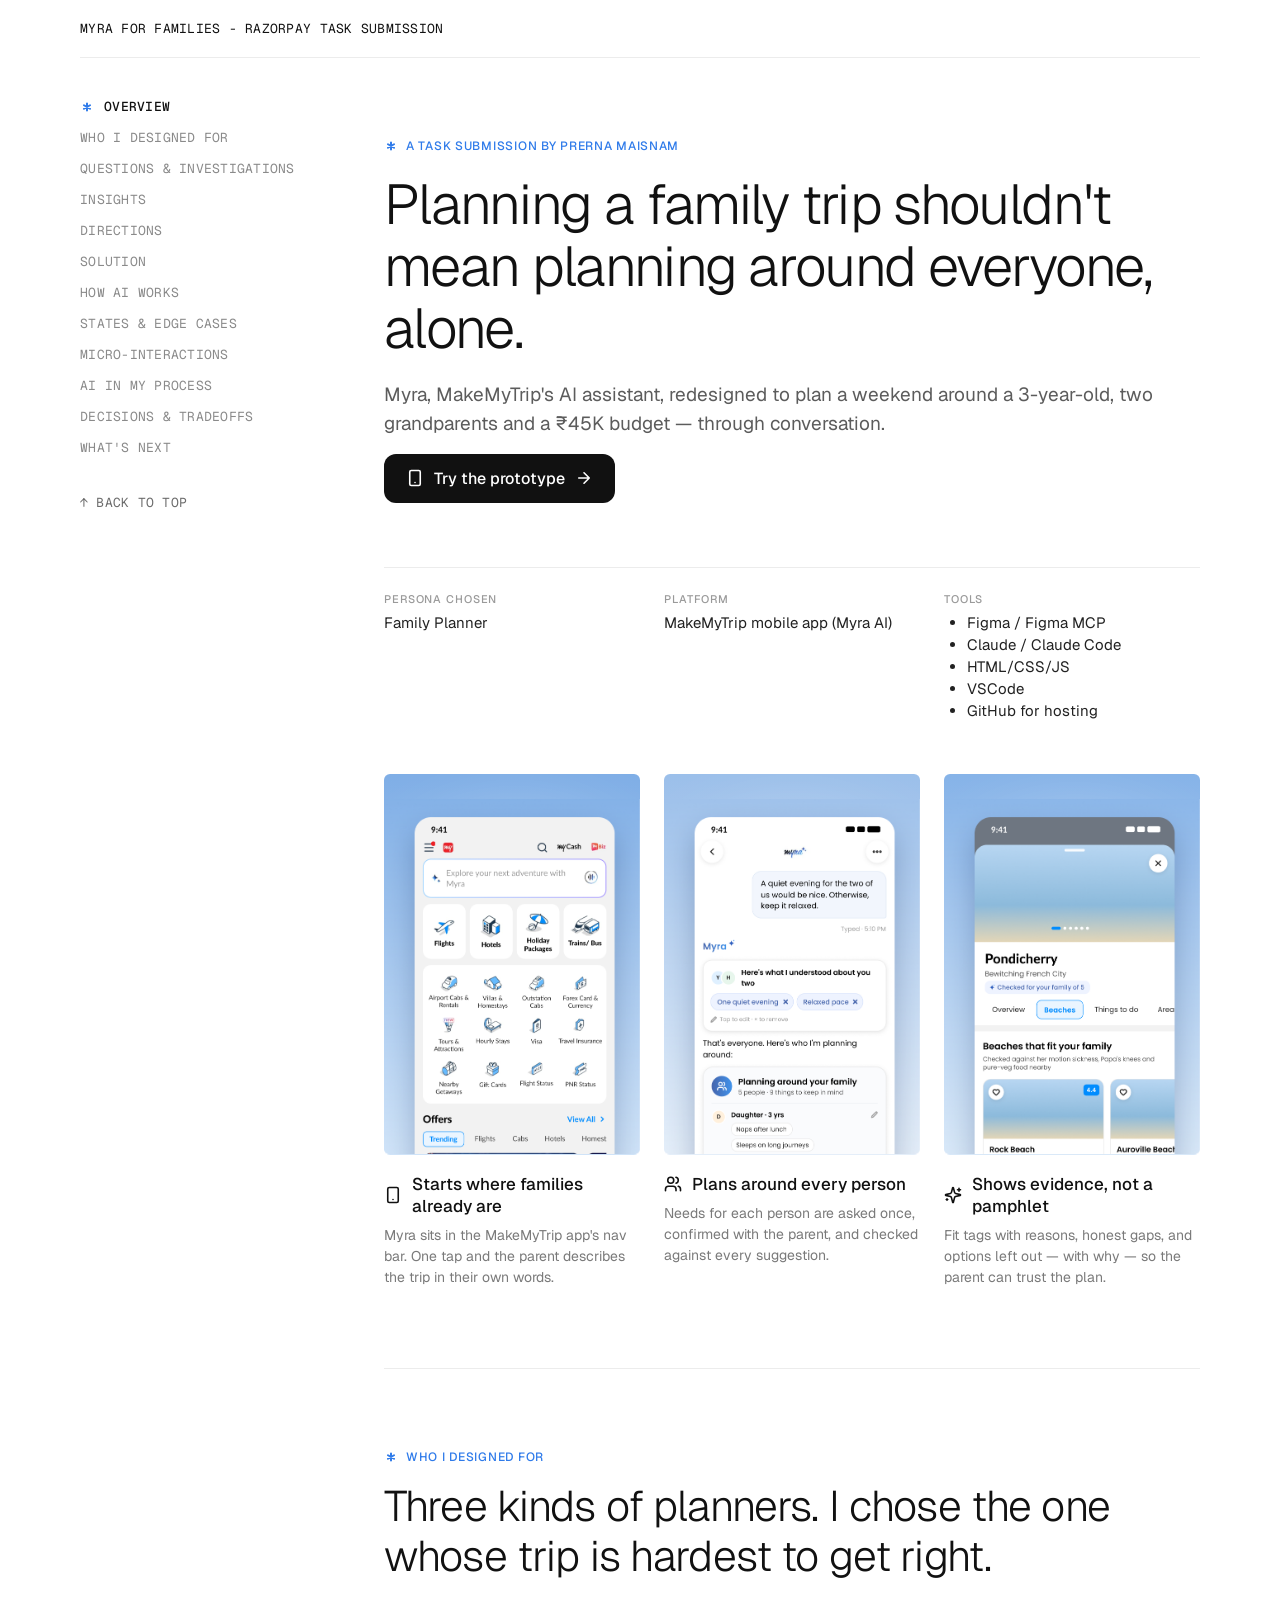
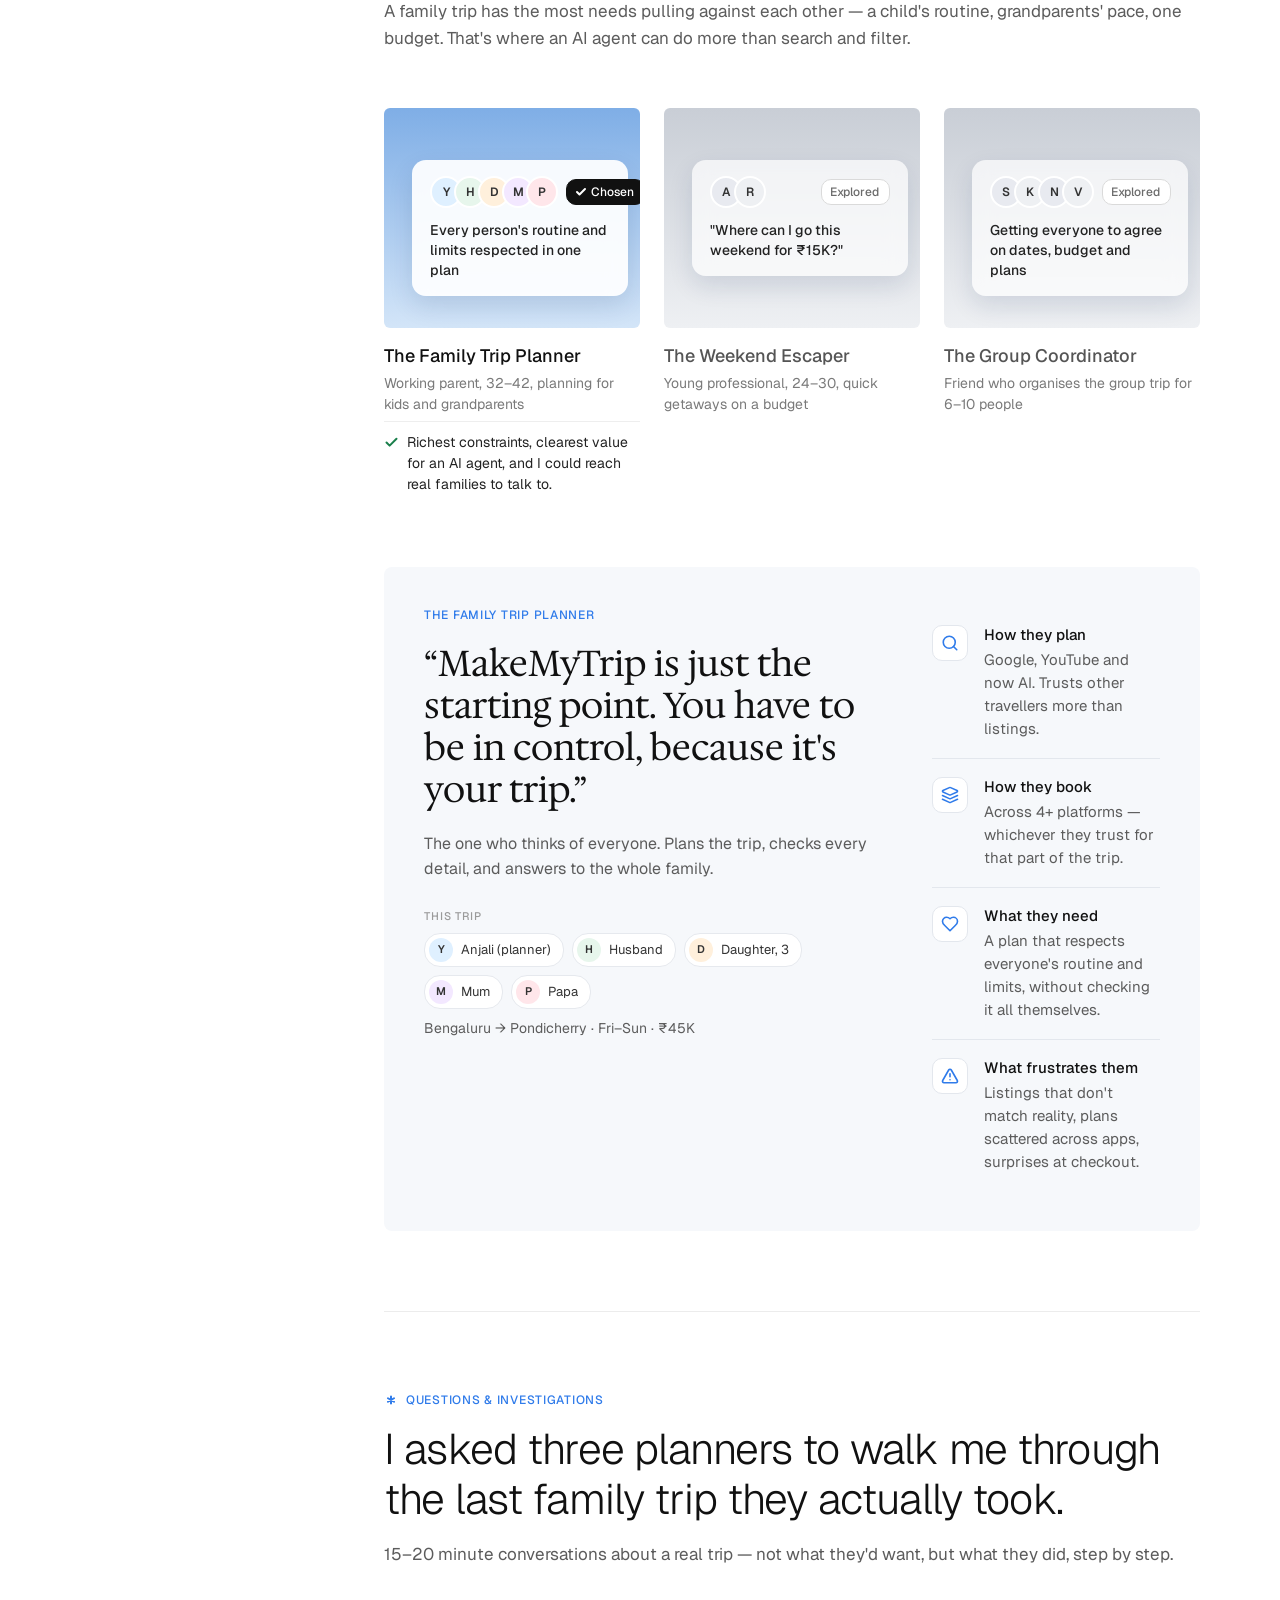
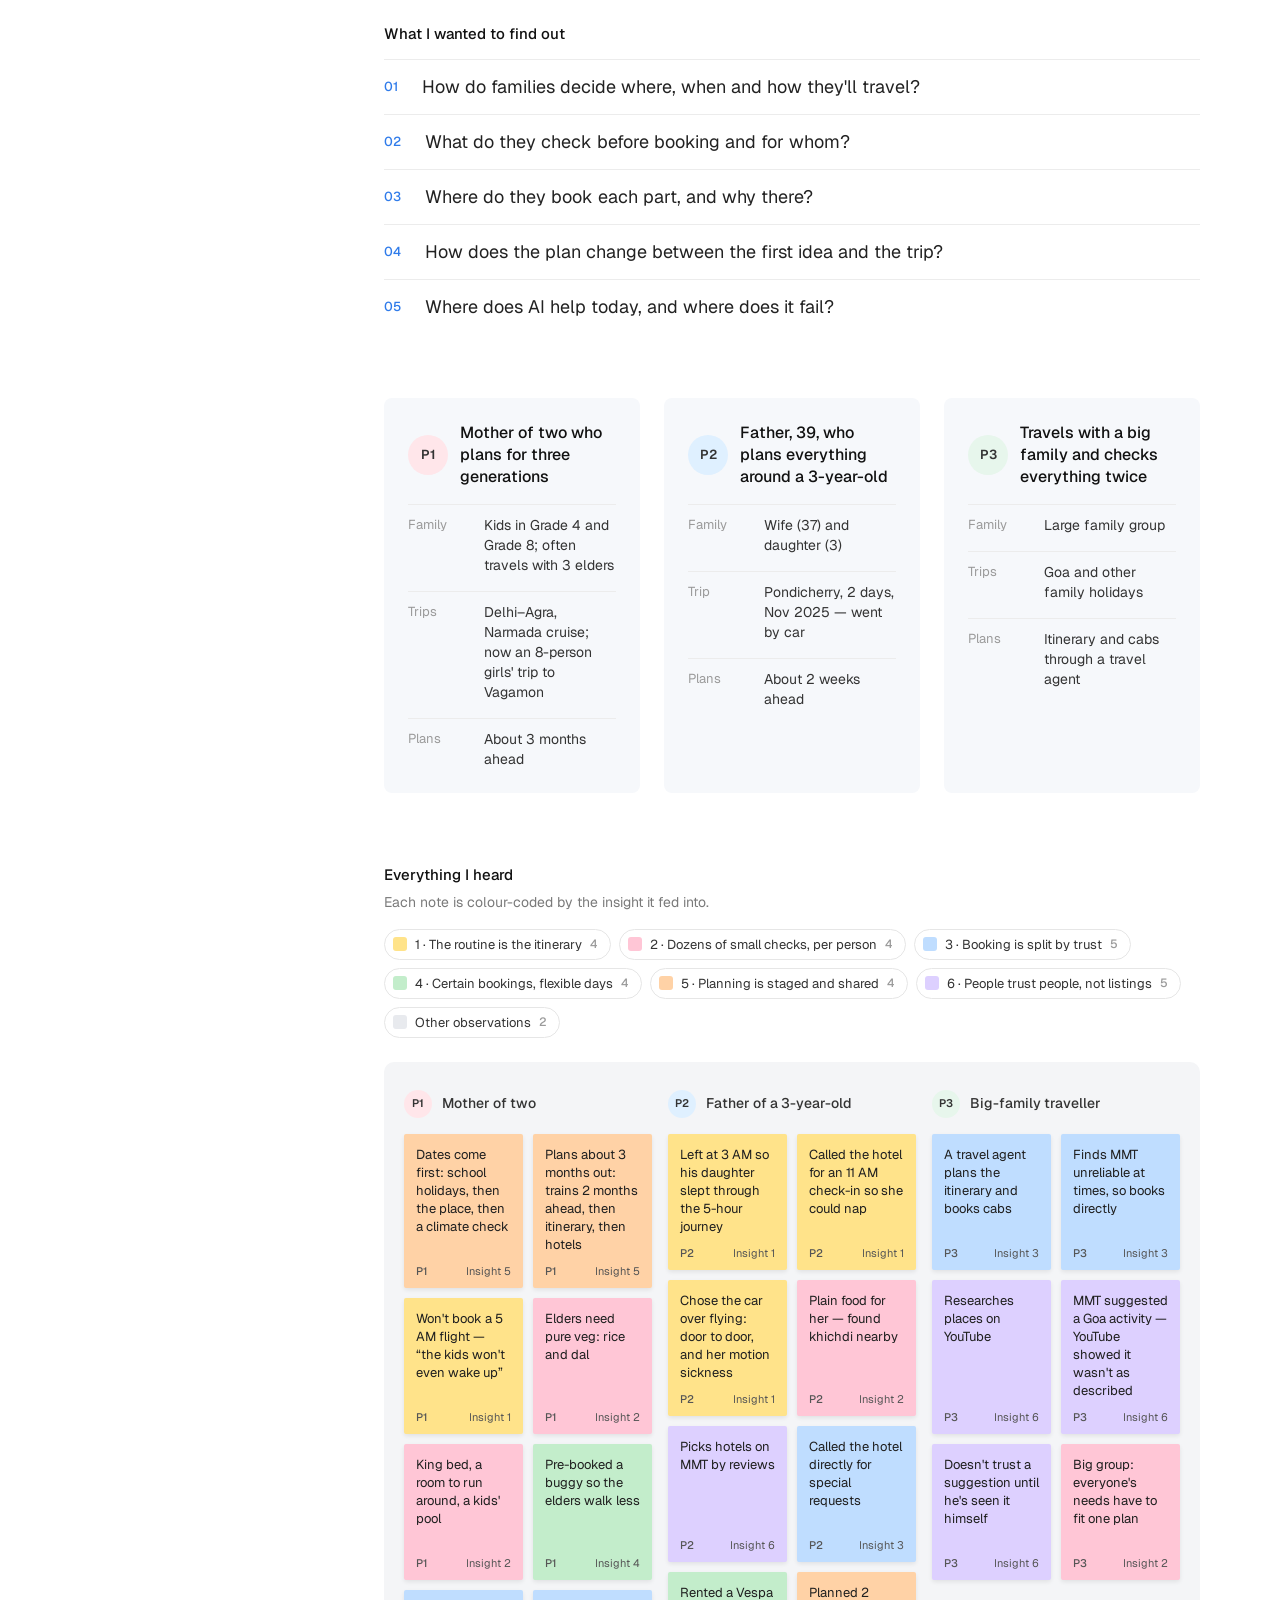
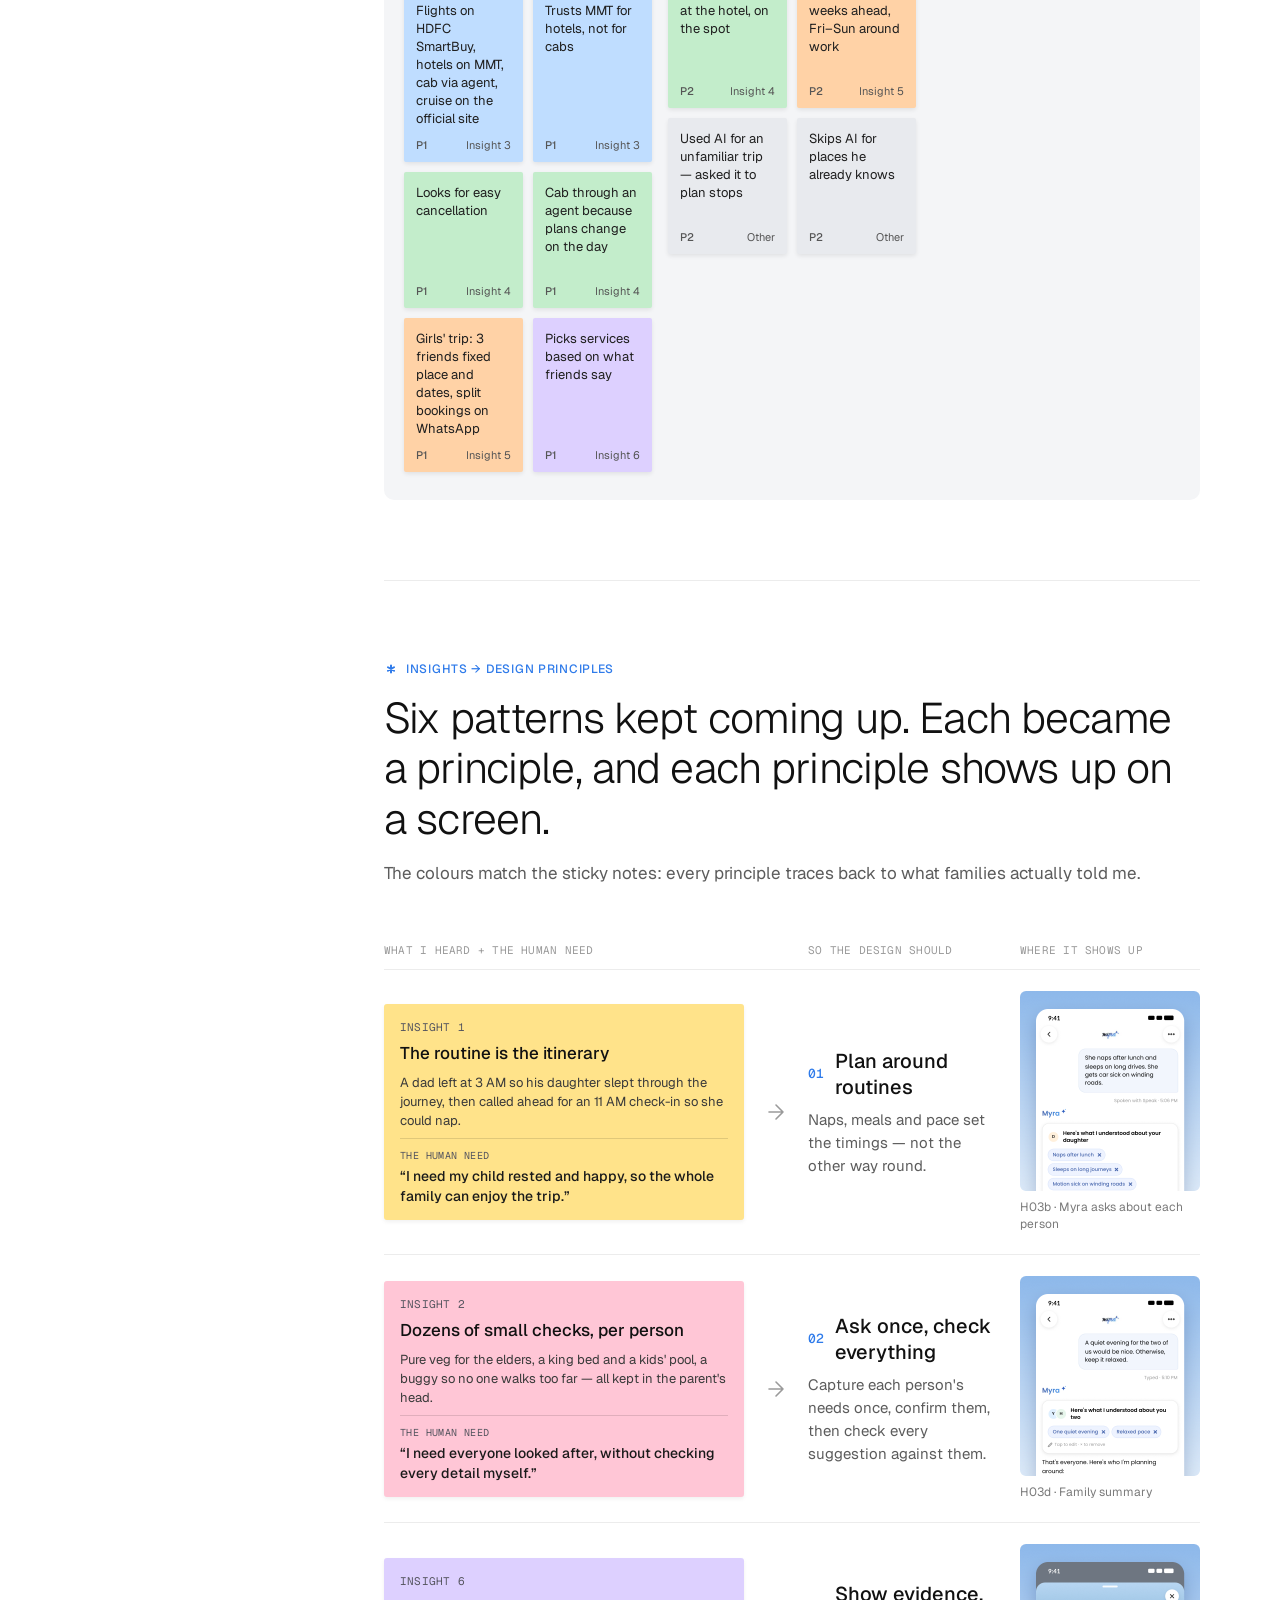
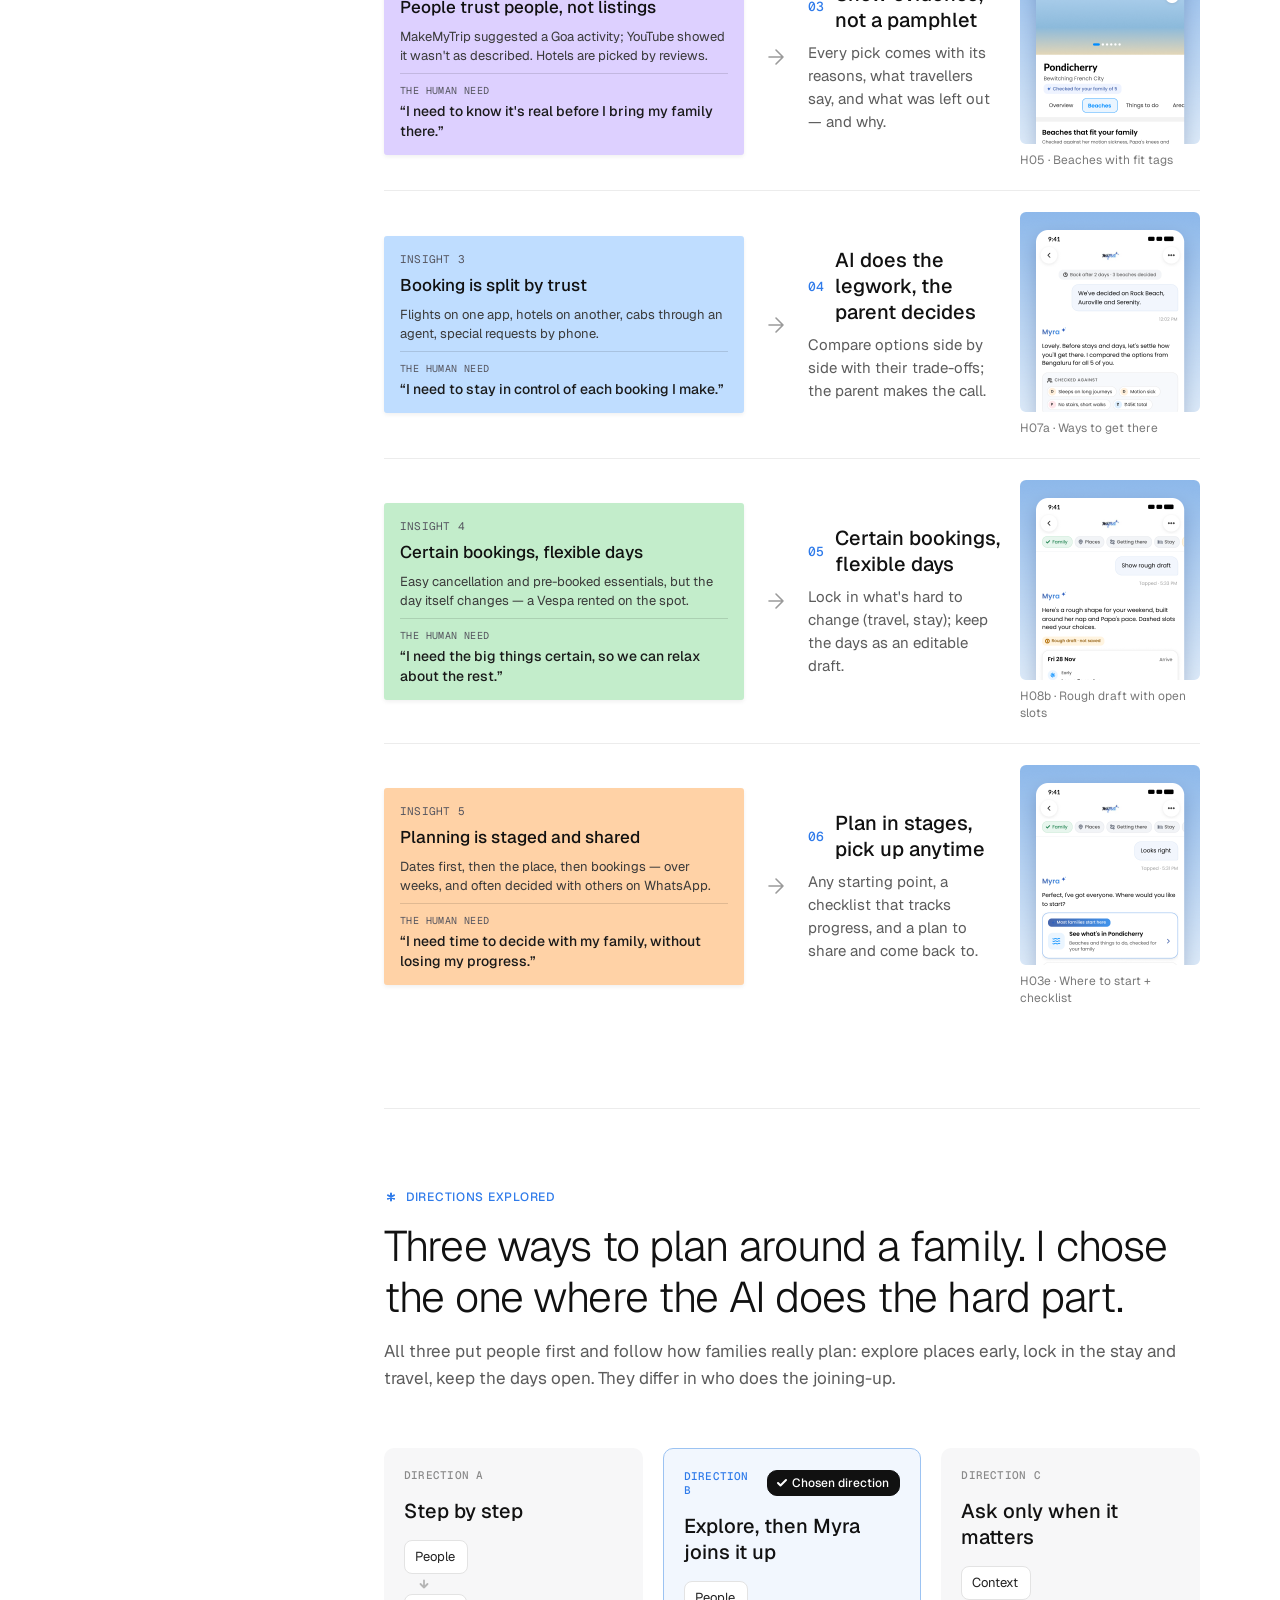
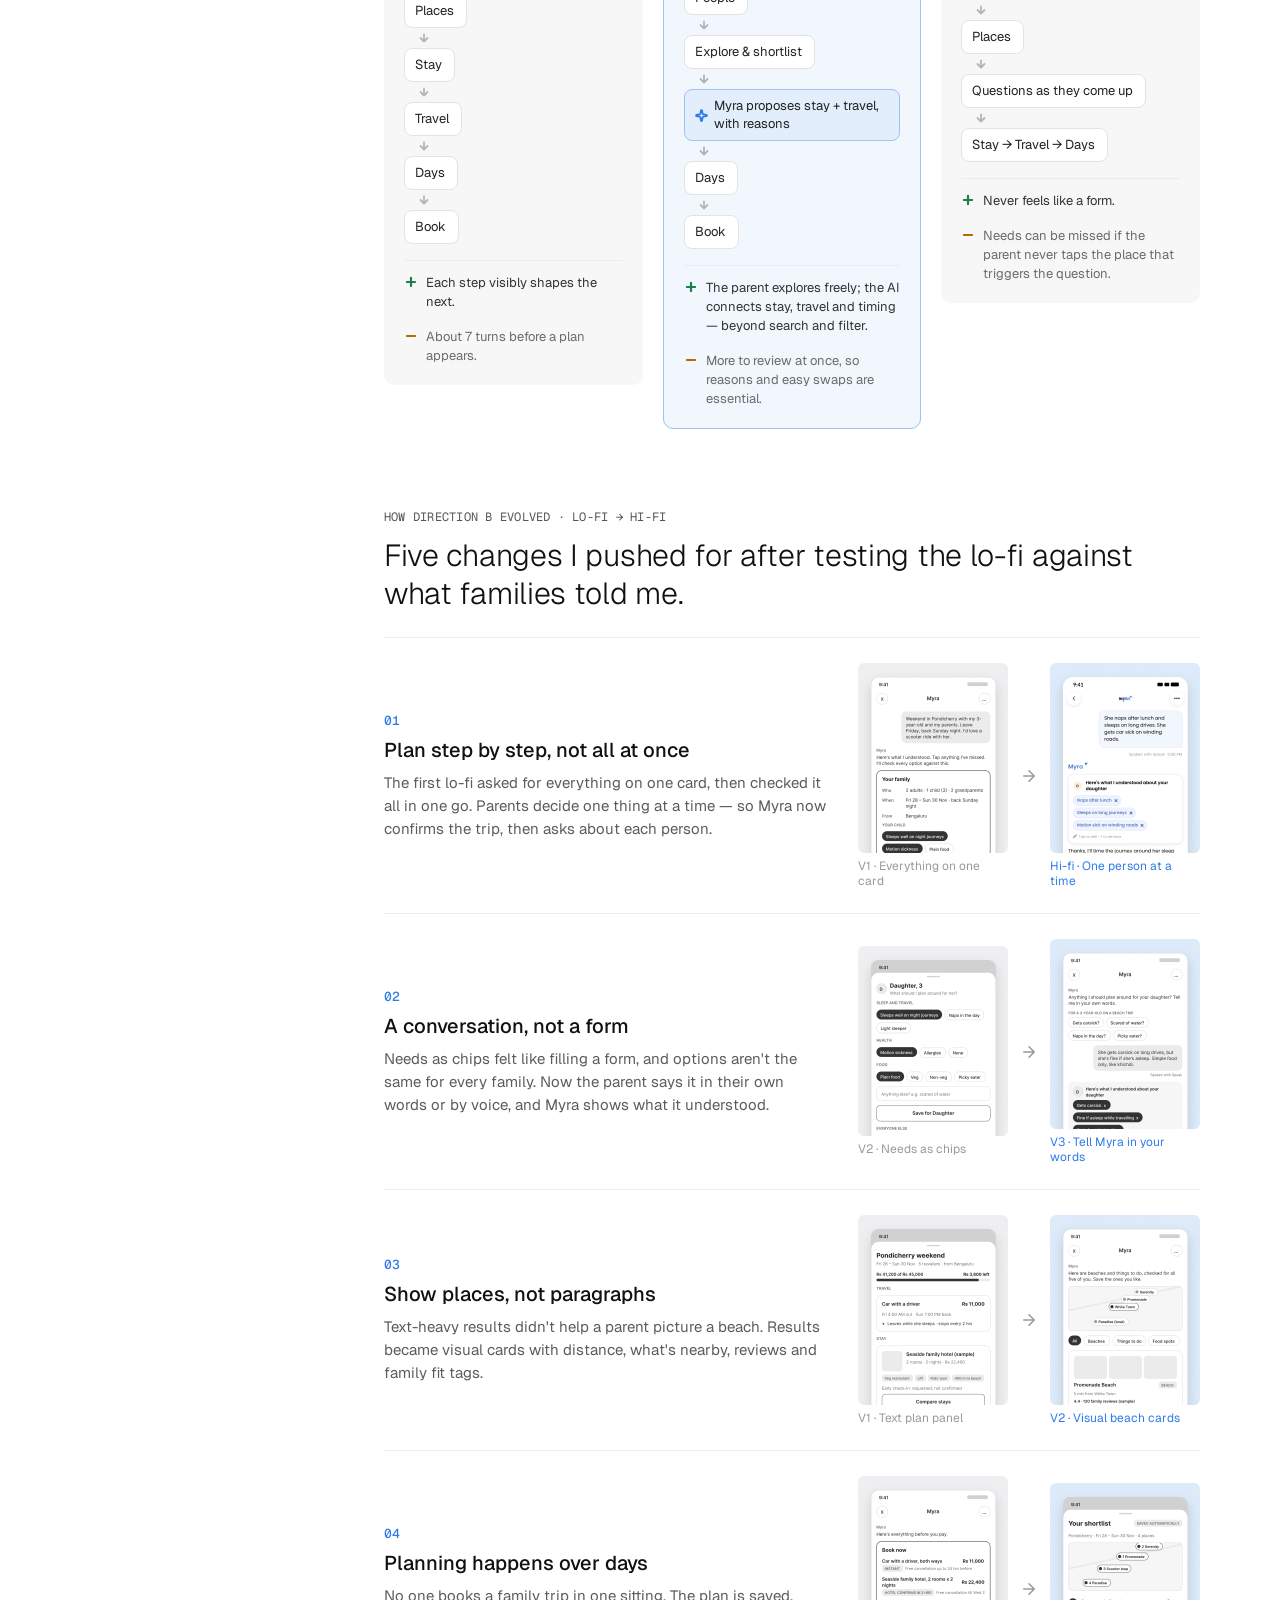
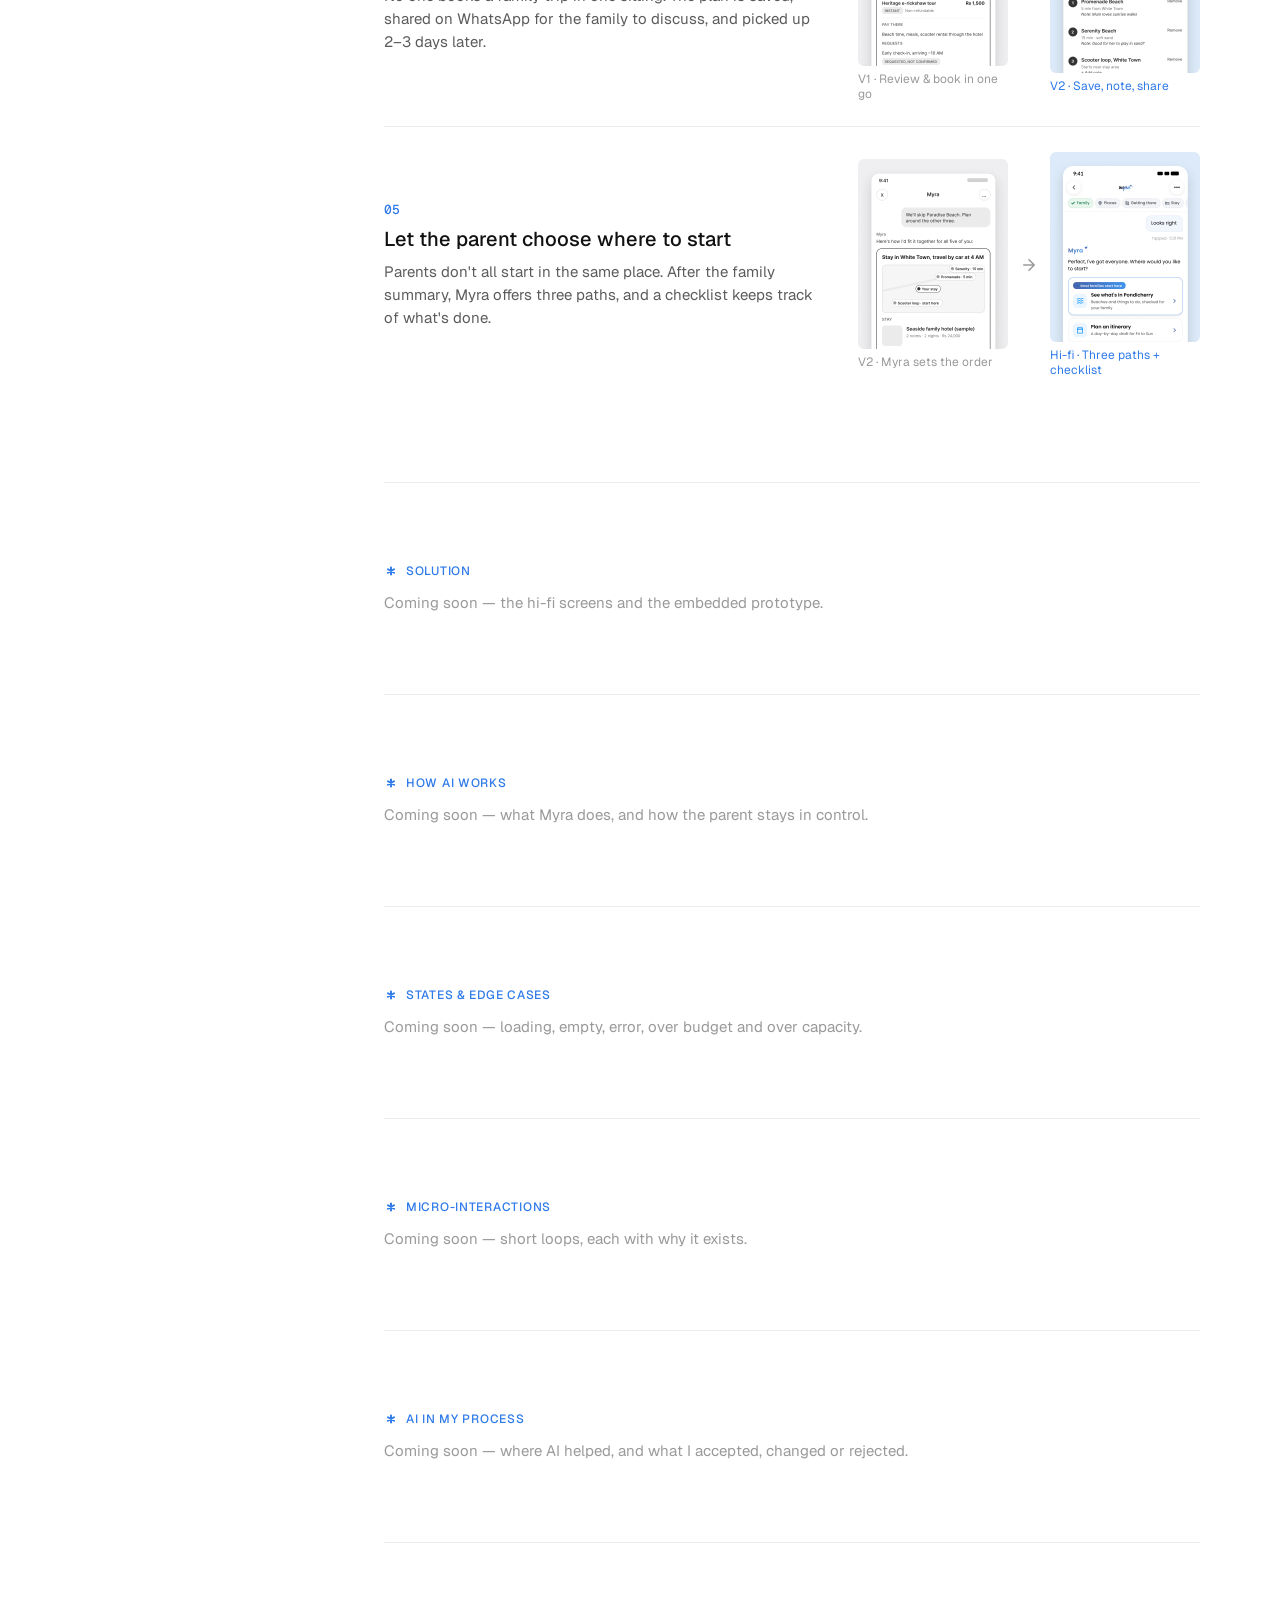
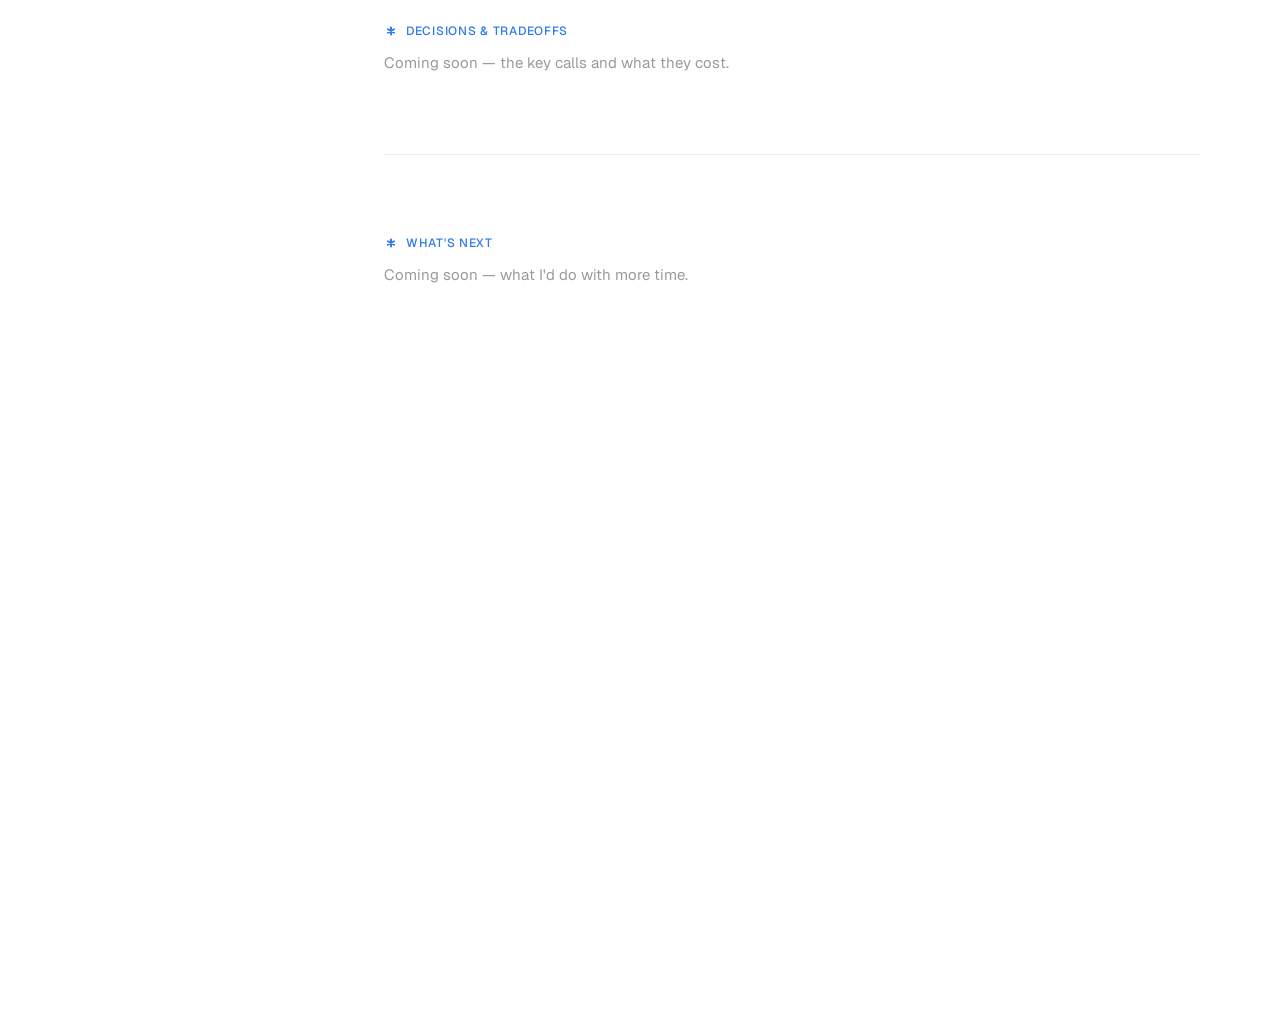
==== index.html @ 35c3cae1 "Content" ====
<!doctype html>
<html lang="en">
<head>
  <meta charset="utf-8">
  <meta name="viewport" content="width=device-width, initial-scale=1">
  <title>Myra for families-Razorpay task submission</title>
  <meta name="description" content="Myra, MakeMyTrip's AI assistant, redesigned to plan a family weekend around a 3-year-old, two grandparents and a ₹45K budget. Razorpay × NID design assignment by Prerna Maisnam.">
  <link rel="icon" href="data:image/svg+xml,%3Csvg xmlns='http://www.w3.org/2000/svg' viewBox='0 0 24 24'%3E%3Cpath d='M12 6v12M17.2 9 6.8 15M6.8 9l10.4 6' stroke='%232F7BEA' stroke-width='3' stroke-linecap='round'/%3E%3C/svg%3E">
  <link rel="preconnect" href="https://fonts.googleapis.com">
  <link rel="preconnect" href="https://fonts.gstatic.com" crossorigin>
  <link rel="stylesheet" href="https://fonts.googleapis.com/css2?family=Geist:wght@300;400;500;600&family=Geist+Mono:wght@400;500&family=Hedvig+Letters+Serif&display=swap">
  <link rel="stylesheet" href="docs/case-study.css">
  <script>document.documentElement.classList.add("js");</script>
  <script type="module" src="docs/case-study.js"></script>
</head>
<body id="top">
  <!-- Icon sprite (Lucide-style strokes; colour = currentColor). -->
  <svg class="sprite" aria-hidden="true" focusable="false">
    <symbol id="i-asterisk" viewBox="0 0 24 24"><path d="M12 6v12M17.196 9 6.804 15M6.804 9l10.392 6" fill="none" stroke="currentColor" stroke-width="2" stroke-linecap="round" vector-effect="non-scaling-stroke"/></symbol>
    <symbol id="i-phone" viewBox="0 0 24 24"><g fill="none" stroke="currentColor" stroke-width="1.6" stroke-linecap="round" stroke-linejoin="round"><rect x="5" y="2" width="14" height="20" rx="2" vector-effect="non-scaling-stroke"/><path d="M12 18h.01" vector-effect="non-scaling-stroke"/></g></symbol>
    <symbol id="i-arrow-right" viewBox="0 0 24 24"><path d="M5 12h14M12 5l7 7-7 7" fill="none" stroke="currentColor" stroke-width="1.6" stroke-linecap="round" stroke-linejoin="round" vector-effect="non-scaling-stroke"/></symbol>
    <symbol id="i-users" viewBox="0 0 24 24"><g fill="none" stroke="currentColor" stroke-width="1.6" stroke-linecap="round" stroke-linejoin="round"><path d="M16 21v-2a4 4 0 0 0-4-4H6a4 4 0 0 0-4 4v2M22 21v-2a4 4 0 0 0-3-3.87M16 3.13a4 4 0 0 1 0 7.75" vector-effect="non-scaling-stroke"/><circle cx="9" cy="7" r="4" vector-effect="non-scaling-stroke"/></g></symbol>
    <symbol id="i-sparkles" viewBox="0 0 24 24"><path d="M9.937 15.5A2 2 0 0 0 8.5 14.063l-6.135-1.582a.5.5 0 0 1 0-.962L8.5 9.936A2 2 0 0 0 9.937 8.5l1.582-6.135a.5.5 0 0 1 .963 0L14.063 8.5A2 2 0 0 0 15.5 9.937l6.135 1.581a.5.5 0 0 1 0 .964L15.5 14.063a2 2 0 0 0-1.437 1.437l-1.582 6.135a.5.5 0 0 1-.963 0zM20 3v4M22 5h-4M4 17v2M5 18H3" fill="none" stroke="currentColor" stroke-width="1.6" stroke-linecap="round" stroke-linejoin="round" vector-effect="non-scaling-stroke"/></symbol>
    <symbol id="i-spark" viewBox="0 0 13 13"><path d="M5.968 1.524a.54.54 0 0 1 1.064 0l.57 3.01a1.08 1.08 0 0 0 .863.864l3.01.57a.54.54 0 0 1 0 1.064l-3.01.57a1.08 1.08 0 0 0-.863.863l-.57 3.01a.54.54 0 0 1-1.064 0l-.57-3.01a1.08 1.08 0 0 0-.863-.863l-3.01-.57a.54.54 0 0 1 0-1.064l3.01-.57a1.08 1.08 0 0 0 .863-.864z" fill="none" stroke="currentColor" stroke-width="1.8" stroke-linecap="round" stroke-linejoin="round" vector-effect="non-scaling-stroke"/></symbol>
    <symbol id="i-check" viewBox="0 0 24 24"><path d="M20 6 9 17l-5-5" fill="none" stroke="currentColor" stroke-width="2" stroke-linecap="round" stroke-linejoin="round" vector-effect="non-scaling-stroke"/></symbol>
    <symbol id="i-search" viewBox="0 0 24 24"><g fill="none" stroke="currentColor" stroke-width="1.6" stroke-linecap="round" stroke-linejoin="round"><circle cx="11" cy="11" r="8" vector-effect="non-scaling-stroke"/><path d="m21 21-4.34-4.34" vector-effect="non-scaling-stroke"/></g></symbol>
    <symbol id="i-layers" viewBox="0 0 24 24"><path d="M12.83 2.18a2 2 0 0 0-1.66 0L2.6 6.08a1 1 0 0 0 0 1.83l8.58 3.91a2 2 0 0 0 1.66 0l8.58-3.9a1 1 0 0 0 0-1.83zM22 17.65l-9.17 4.16a2 2 0 0 1-1.66 0L2 17.65M22 12.65l-9.17 4.16a2 2 0 0 1-1.66 0L2 12.65" fill="none" stroke="currentColor" stroke-width="1.6" stroke-linecap="round" stroke-linejoin="round" vector-effect="non-scaling-stroke"/></symbol>
    <symbol id="i-heart" viewBox="0 0 24 24"><path d="M19 14c1.49-1.46 3-3.21 3-5.5A5.5 5.5 0 0 0 16.5 3c-1.76 0-3 .5-4.5 2-1.5-1.5-2.74-2-4.5-2A5.5 5.5 0 0 0 2 8.5c0 2.3 1.5 4.05 3 5.5l7 7z" fill="none" stroke="currentColor" stroke-width="1.6" stroke-linecap="round" stroke-linejoin="round" vector-effect="non-scaling-stroke"/></symbol>
    <symbol id="i-alert" viewBox="0 0 24 24"><path d="m21.73 18-8-14a2 2 0 0 0-3.48 0l-8 14A2 2 0 0 0 4 21h16a2 2 0 0 0 1.73-3zM12 9v4M12 17h.01" fill="none" stroke="currentColor" stroke-width="1.6" stroke-linecap="round" stroke-linejoin="round" vector-effect="non-scaling-stroke"/></symbol>
    <symbol id="i-arrow-down" viewBox="0 0 24 24"><path d="M12 5v14M19 12l-7 7-7-7" fill="none" stroke="currentColor" stroke-width="1.8" stroke-linecap="round" stroke-linejoin="round" vector-effect="non-scaling-stroke"/></symbol>
    <symbol id="i-plus" viewBox="0 0 24 24"><path d="M5 12h14M12 5v14" fill="none" stroke="currentColor" stroke-width="2.2" stroke-linecap="round" vector-effect="non-scaling-stroke"/></symbol>
    <symbol id="i-minus" viewBox="0 0 24 24"><path d="M5 12h14" fill="none" stroke="currentColor" stroke-width="2.2" stroke-linecap="round" vector-effect="non-scaling-stroke"/></symbol>
  </svg>

  <a class="skip" href="#main">Skip to content</a>

  <header class="topbar">
    <div class="topbar__inner">
      <p class="topbar__crumb">
        <span>Myra for families - Razorpay task submission</span>
      </p>
    </div>
  </header>

  <div class="page">
    <nav class="toc" aria-label="Case study sections">
      <ol class="toc__list">
        <li><a class="toc__link" href="#overview"><svg class="toc__star" aria-hidden="true"><use href="#i-asterisk"/></svg><span class="toc__label">Overview</span></a></li>
        <li><a class="toc__link" href="#who"><svg class="toc__star" aria-hidden="true"><use href="#i-asterisk"/></svg><span class="toc__label">Who I designed for</span></a></li>
        <li><a class="toc__link" href="#research"><svg class="toc__star" aria-hidden="true"><use href="#i-asterisk"/></svg><span class="toc__label">Questions &amp; investigations</span></a></li>
        <li><a class="toc__link" href="#insights"><svg class="toc__star" aria-hidden="true"><use href="#i-asterisk"/></svg><span class="toc__label">Insights</span></a></li>
        <li><a class="toc__link" href="#directions"><svg class="toc__star" aria-hidden="true"><use href="#i-asterisk"/></svg><span class="toc__label">Directions</span></a></li>
        <li><a class="toc__link" href="#solution"><svg class="toc__star" aria-hidden="true"><use href="#i-asterisk"/></svg><span class="toc__label">Solution</span></a></li>
        <li><a class="toc__link" href="#how-ai-works"><svg class="toc__star" aria-hidden="true"><use href="#i-asterisk"/></svg><span class="toc__label">How AI works</span></a></li>
        <li><a class="toc__link" href="#states"><svg class="toc__star" aria-hidden="true"><use href="#i-asterisk"/></svg><span class="toc__label">States &amp; edge cases</span></a></li>
        <li><a class="toc__link" href="#micro-interactions"><svg class="toc__star" aria-hidden="true"><use href="#i-asterisk"/></svg><span class="toc__label">Micro-interactions</span></a></li>
        <li><a class="toc__link" href="#ai-in-process"><svg class="toc__star" aria-hidden="true"><use href="#i-asterisk"/></svg><span class="toc__label">AI in my process</span></a></li>
        <li><a class="toc__link" href="#decisions"><svg class="toc__star" aria-hidden="true"><use href="#i-asterisk"/></svg><span class="toc__label">Decisions &amp; tradeoffs</span></a></li>
        <li><a class="toc__link" href="#whats-next"><svg class="toc__star" aria-hidden="true"><use href="#i-asterisk"/></svg><span class="toc__label">What's next</span></a></li>
      </ol>
      <a class="toc__top" href="#top"><span aria-hidden="true">↑</span> Back to top</a>
    </nav>

    <main class="content" id="main">

      <!-- 1 · Overview (Figma 59:3) -->
      <section class="section section--hero reveal" id="overview" aria-labelledby="overview-title">
        <p class="eyebrow"><svg class="eyebrow__star" aria-hidden="true"><use href="#i-asterisk"/></svg>A task submission by Prerna Maisnam</p>
        <h1 class="hero__title" id="overview-title">Planning a family trip shouldn't mean planning around everyone, alone.</h1>
        <p class="hero__lede">Myra, MakeMyTrip's AI assistant, redesigned to plan a weekend around a 3-year-old, two grandparents and a ₹45K budget — through conversation.</p>
        <a class="btn" href="prototype/">
          <svg class="icon-18" aria-hidden="true"><use href="#i-phone"/></svg>
          Try the prototype
          <svg class="icon-18" aria-hidden="true"><use href="#i-arrow-right"/></svg>
        </a>

        <dl class="meta">
          <div class="meta__item"><dt>Persona chosen</dt><dd>Family Planner</dd></div>
          <div class="meta__item"><dt>Platform</dt><dd>MakeMyTrip mobile app (Myra AI)</dd></div>
          <div class="meta__item"><dt>Tools</dt><dd><ul><li>Figma / Figma MCP</li><li>Claude / Claude Code</li><li>HTML/CSS/JS</li><li>VSCode</li><li>GitHub for hosting</li></ul></dd></div>
        </dl>

        <div class="visuals">
          <article class="visual-card">
            <div class="shot shot--hero" style="--shot-bg: linear-gradient(#7faee6, #cfe3f8)">
              <img src="assets/screens/h01-home.png" width="619" height="860" alt="MakeMyTrip home screen with Myra in the bottom nav bar and a search bar that says 'Explore your next adventure with Myra'.">
            </div>
            <h3 class="visual-card__title"><svg class="icon-18" aria-hidden="true"><use href="#i-phone"/></svg>Starts where families already are</h3>
            <p class="visual-card__text">Myra sits in the MakeMyTrip app's nav bar. One tap and the parent describes the trip in their own words.</p>
          </article>
          <article class="visual-card">
            <div class="shot shot--hero" style="--shot-bg: linear-gradient(#9bbfea, #e4eef9)">
              <img src="assets/screens/h03d-family-summary.png" width="619" height="860" alt="Myra chat: what Myra understood about the parents, then a 'Planning around your family' card — 5 people, 9 things to keep in mind.">
            </div>
            <h3 class="visual-card__title"><svg class="icon-18" aria-hidden="true"><use href="#i-users"/></svg>Plans around every person</h3>
            <p class="visual-card__text">Needs for each person are asked once, confirmed with the parent, and checked against every suggestion.</p>
          </article>
          <article class="visual-card">
            <div class="shot shot--hero" style="--shot-bg: linear-gradient(#86b3e8, #d8e8f8)">
              <img src="assets/screens/h05-pondicherry-beaches.png" width="619" height="860" alt="Pondicherry page on the Beaches tab, 'Beaches that fit your family', each card checked for the family of 5.">
            </div>
            <h3 class="visual-card__title"><svg class="icon-18" aria-hidden="true"><use href="#i-sparkles"/></svg>Shows evidence, not a pamphlet</h3>
            <p class="visual-card__text">Fit tags with reasons, honest gaps, and options left out — with why — so the parent can trust the plan.</p>
          </article>
        </div>
      </section>

      <!-- 2 · Who I designed for (Figma 61:2) -->
      <section class="section reveal" id="who" aria-labelledby="who-title">
        <header class="section__head">
          <p class="eyebrow"><svg class="eyebrow__star" aria-hidden="true"><use href="#i-asterisk"/></svg>Who I designed for</p>
          <h2 class="section__title" id="who-title">Three kinds of planners. I chose the one whose trip is hardest to get right.</h2>
          <p class="section__lede">A family trip has the most needs pulling against each other — a child's routine, grandparents' pace, one budget. That's where an AI agent can do more than search and filter.</p>
        </header>

        <div class="personas">
          <article class="persona is-chosen">
            <div class="persona__visual">
              <div class="glass">
                <div class="glass__top">
                  <span class="avatars" aria-hidden="true">
                    <span style="--tint:#DFF0FF">Y</span><span style="--tint:#E7F6EC">H</span><span style="--tint:#FFF0DC">D</span><span style="--tint:#F3E8FF">M</span><span style="--tint:#FFE6EA">P</span>
                  </span>
                  <span class="badge badge--dark"><svg class="icon-12" aria-hidden="true"><use href="#i-check"/></svg>Chosen</span>
                </div>
                <p class="glass__text">Every person's routine and limits respected in one plan</p>
              </div>
            </div>
            <h3 class="persona__name">The Family Trip Planner</h3>
            <p class="persona__desc">Working parent, 32–42, planning for kids and grandparents</p>
            <p class="persona__why"><svg class="icon-15" aria-hidden="true"><use href="#i-check"/></svg><span>Richest constraints, clearest value for an AI agent, and I could reach real families to talk to.</span></p>
          </article>
          <article class="persona">
            <div class="persona__visual">
              <div class="glass">
                <div class="glass__top">
                  <span class="avatars" aria-hidden="true"><span style="--tint:#E8EAF0">A</span><span style="--tint:#EEF0F3">R</span></span>
                  <span class="badge">Explored</span>
                </div>
                <p class="glass__text">"Where can I go this weekend for ₹15K?"</p>
              </div>
            </div>
            <h3 class="persona__name">The Weekend Escaper</h3>
            <p class="persona__desc">Young professional, 24–30, quick getaways on a budget</p>
          </article>
          <article class="persona">
            <div class="persona__visual">
              <div class="glass">
                <div class="glass__top">
                  <span class="avatars" aria-hidden="true"><span style="--tint:#E8EAF0">S</span><span style="--tint:#EEF0F3">K</span><span style="--tint:#E8EAF0">N</span><span style="--tint:#EEF0F3">V</span></span>
                  <span class="badge">Explored</span>
                </div>
                <p class="glass__text">Getting everyone to agree on dates, budget and plans</p>
              </div>
            </div>
            <h3 class="persona__name">The Group Coordinator</h3>
            <p class="persona__desc">Friend who organises the group trip for 6–10 people</p>
          </article>
        </div>

        <div class="profile">
          <div class="profile__main">
            <p class="profile__label">The Family Trip Planner</p>
            <blockquote class="profile__quote">“MakeMyTrip is just the starting point. You have to be in control, because it's your trip.”</blockquote>
            <p class="profile__desc">The one who thinks of everyone. Plans the trip, checks every detail, and answers to the whole family.</p>
            <div class="profile__trip">
              <p class="label-sm">This trip</p>
              <ul class="family">
                <li><span style="--tint:#DFF0FF">Y</span>Anjali (planner)</li>
                <li><span style="--tint:#E7F6EC">H</span>Husband</li>
                <li><span style="--tint:#FFF0DC">D</span>Daughter, 3</li>
                <li><span style="--tint:#F3E8FF">M</span>Mum</li>
                <li><span style="--tint:#FFE6EA">P</span>Papa</li>
              </ul>
              <p class="profile__route">Bengaluru → Pondicherry · Fri–Sun · ₹45K</p>
            </div>
          </div>
          <ul class="facts">
            <li><span class="facts__icon"><svg class="icon-18" aria-hidden="true"><use href="#i-search"/></svg></span><div><h3>How they plan</h3><p>Google, YouTube and now AI. Trusts other travellers more than listings.</p></div></li>
            <li><span class="facts__icon"><svg class="icon-18" aria-hidden="true"><use href="#i-layers"/></svg></span><div><h3>How they book</h3><p>Across 4+ platforms — whichever they trust for that part of the trip.</p></div></li>
            <li><span class="facts__icon"><svg class="icon-18" aria-hidden="true"><use href="#i-heart"/></svg></span><div><h3>What they need</h3><p>A plan that respects everyone's routine and limits, without checking it all themselves.</p></div></li>
            <li><span class="facts__icon"><svg class="icon-18" aria-hidden="true"><use href="#i-alert"/></svg></span><div><h3>What frustrates them</h3><p>Listings that don't match reality, plans scattered across apps, surprises at checkout.</p></div></li>
          </ul>
        </div>
      </section>

      <!-- 3 · Questions & investigations (Figma 63:6) -->
      <section class="section reveal" id="research" aria-labelledby="research-title">
        <header class="section__head">
          <p class="eyebrow"><svg class="eyebrow__star" aria-hidden="true"><use href="#i-asterisk"/></svg>Questions &amp; investigations</p>
          <h2 class="section__title" id="research-title">I asked three planners to walk me through the last family trip they actually took.</h2>
          <p class="section__lede">15–20 minute conversations about a real trip — not what they'd want, but what they did, step by step.</p>
        </header>

        <h3 class="block-title">What I wanted to find out</h3>
        <ol class="questions">
          <li><span class="questions__num">01</span><span>How do families decide where, when and how they'll travel?</span></li>
          <li><span class="questions__num">02</span><span>What do they check before booking and for whom?</span></li>
          <li><span class="questions__num">03</span><span>Where do they book each part, and why there?</span></li>
          <li><span class="questions__num">04</span><span>How does the plan change between the first idea and the trip?</span></li>
          <li><span class="questions__num">05</span><span>Where does AI help today, and where does it fail?</span></li>
        </ol>

        <div class="participants">
          <article class="participant">
            <h3 class="participant__head"><span class="avatar-40" style="--tint:#FFE6EA">P1</span>Mother of two who plans for three generations</h3>
            <dl>
              <div><dt>Family</dt><dd>Kids in Grade 4 and Grade 8; often travels with 3 elders</dd></div>
              <div><dt>Trips</dt><dd>Delhi–Agra, Narmada cruise; now an 8-person girls' trip to Vagamon</dd></div>
              <div><dt>Plans</dt><dd>About 3 months ahead</dd></div>
            </dl>
          </article>
          <article class="participant">
            <h3 class="participant__head"><span class="avatar-40" style="--tint:#DFF0FF">P2</span>Father, 39, who plans everything around a 3-year-old</h3>
            <dl>
              <div><dt>Family</dt><dd>Wife (37) and daughter (3)</dd></div>
              <div><dt>Trip</dt><dd>Pondicherry, 2 days, Nov 2025 — went by car</dd></div>
              <div><dt>Plans</dt><dd>About 2 weeks ahead</dd></div>
            </dl>
          </article>
          <article class="participant">
            <h3 class="participant__head"><span class="avatar-40" style="--tint:#E7F6EC">P3</span>Travels with a big family and checks everything twice</h3>
            <dl>
              <div><dt>Family</dt><dd>Large family group</dd></div>
              <div><dt>Trips</dt><dd>Goa and other family holidays</dd></div>
              <div><dt>Plans</dt><dd>Itinerary and cabs through a travel agent</dd></div>
            </dl>
          </article>
        </div>

        <h3 class="block-title block-title--board">Everything I heard</h3>
        <p class="block-sub">Each note is colour-coded by the insight it fed into.</p>
        <ul class="legend" data-legend aria-label="Insights — hover or focus one to highlight its notes"></ul>
        <div class="board" data-board></div>
      </section>

      <!-- 4 · Insights → design principles (Figma 65:2) -->
      <section class="section reveal" id="insights" aria-labelledby="insights-title">
        <header class="section__head">
          <p class="eyebrow"><svg class="eyebrow__star" aria-hidden="true"><use href="#i-asterisk"/></svg>Insights → design principles</p>
          <h2 class="section__title" id="insights-title">Six patterns kept coming up. Each became a principle, and each principle shows up on a screen.</h2>
          <p class="section__lede">The colours match the sticky notes: every principle traces back to what families actually told me.</p>
        </header>
        <div class="principles">
          <div class="principles__labels" aria-hidden="true">
            <span>What I heard + the human need</span><span></span><span>So the design should</span><span>Where it shows up</span>
          </div>
          <ol class="principles__rows" data-principles></ol>
        </div>
      </section>

      <!-- 5 · Directions (Figma 69:2) -->
      <section class="section reveal" id="directions" aria-labelledby="directions-title">
        <header class="section__head">
          <p class="eyebrow"><svg class="eyebrow__star" aria-hidden="true"><use href="#i-asterisk"/></svg>Directions explored</p>
          <h2 class="section__title" id="directions-title">Three ways to plan around a family. I chose the one where the AI does the hard part.</h2>
          <p class="section__lede">All three put people first and follow how families really plan: explore places early, lock in the stay and travel, keep the days open. They differ in who does the joining-up.</p>
        </header>
        <div class="directions" data-directions></div>

        <div class="evolution">
          <p class="evolution__label">How direction B evolved · lo-fi → hi-fi</p>
          <h3 class="evolution__title">Five changes I pushed for after testing the lo-fi against what families told me.</h3>
          <ol class="evolution__rows" data-evolution></ol>
        </div>
      </section>

      <!-- 6–12 · Not designed yet -->
      <section class="section section--soon reveal" id="solution" aria-labelledby="solution-title">
        <h2 class="eyebrow" id="solution-title"><svg class="eyebrow__star" aria-hidden="true"><use href="#i-asterisk"/></svg>Solution</h2>
        <p class="soon">Coming soon — the hi-fi screens and the embedded prototype.</p>
      </section>
      <section class="section section--soon reveal" id="how-ai-works" aria-labelledby="how-ai-title">
        <h2 class="eyebrow" id="how-ai-title"><svg class="eyebrow__star" aria-hidden="true"><use href="#i-asterisk"/></svg>How AI works</h2>
        <p class="soon">Coming soon — what Myra does, and how the parent stays in control.</p>
      </section>
      <section class="section section--soon reveal" id="states" aria-labelledby="states-title">
        <h2 class="eyebrow" id="states-title"><svg class="eyebrow__star" aria-hidden="true"><use href="#i-asterisk"/></svg>States &amp; edge cases</h2>
        <p class="soon">Coming soon — loading, empty, error, over budget and over capacity.</p>
      </section>
      <section class="section section--soon reveal" id="micro-interactions" aria-labelledby="micro-title">
        <h2 class="eyebrow" id="micro-title"><svg class="eyebrow__star" aria-hidden="true"><use href="#i-asterisk"/></svg>Micro-interactions</h2>
        <p class="soon">Coming soon — short loops, each with why it exists.</p>
      </section>
      <section class="section section--soon reveal" id="ai-in-process" aria-labelledby="ai-process-title">
        <h2 class="eyebrow" id="ai-process-title"><svg class="eyebrow__star" aria-hidden="true"><use href="#i-asterisk"/></svg>AI in my process</h2>
        <p class="soon">Coming soon — where AI helped, and what I accepted, changed or rejected.</p>
      </section>
      <section class="section section--soon reveal" id="decisions" aria-labelledby="decisions-title">
        <h2 class="eyebrow" id="decisions-title"><svg class="eyebrow__star" aria-hidden="true"><use href="#i-asterisk"/></svg>Decisions &amp; tradeoffs</h2>
        <p class="soon">Coming soon — the key calls and what they cost.</p>
      </section>
      <section class="section section--soon reveal" id="whats-next" aria-labelledby="next-title">
        <h2 class="eyebrow" id="next-title"><svg class="eyebrow__star" aria-hidden="true"><use href="#i-asterisk"/></svg>What's next</h2>
        <p class="soon">Coming soon — what I'd do with more time.</p>
      </section>
    </main>
  </div>
</body>
</html>
---- docs/case-study.css ----
/* Case study page — Figma "Case Study" page (file 9ZhT2Zk2mvoLiw9plFoQyT). */

:root {
  --ink: #111;
  --ink-2: #222;
  --ink-3: #333;
  --body: #5c5c5c;
  --muted: #7a7a7a;
  --faint: #9a9a9a;
  --nav: #8a8a8a;
  --line: #ececec;
  --blue: #2f7bea;
  --green: #1a7f4b;
  --amber: #b36b00;
  --panel: #f6f8fb;

  /* Sticky-note / insight colours */
  --s1: #ffe38a;
  --s2: #ffc6d6;
  --s3: #bfddff;
  --s4: #c3edcb;
  --s5: #ffd2a6;
  --s6: #ddd0ff;
  --s0: #e8eaee;

  --font: "Geist", system-ui, -apple-system, "Segoe UI", sans-serif;
  --mono: "Geist Mono", ui-monospace, "SFMono-Regular", Consolas, monospace;
  --serif: "Hedvig Letters Serif", Georgia, serif;
  --ease: cubic-bezier(.2, .8, .2, 1);

  --gutter: 80px;
  --bar-h: 58px;          /* sticky top bar */
  --sticky-h: var(--bar-h); /* everything pinned to the top */
  --section-pad: 80px;    /* × 2 = ~160px between sections */
}

*, *::before, *::after { box-sizing: border-box; }

html { scroll-behavior: smooth; -webkit-text-size-adjust: 100%; }

body {
  margin: 0;
  background: #fff;
  color: var(--ink);
  font-family: var(--font);
  font-size: 16px;
  line-height: 1.5;
  -webkit-font-smoothing: antialiased;
}

img { display: block; max-width: 100%; }
h1, h2, h3, h4, p, blockquote, dl, dd, ol, ul, figure { margin: 0; }
h4 { font-size: inherit; font-weight: inherit; }
ol, ul { padding: 0; list-style: none; }
a { color: inherit; }

.sprite { position: absolute; width: 0; height: 0; overflow: hidden; }
.sr-only {
  position: absolute; width: 1px; height: 1px; padding: 0; margin: -1px;
  overflow: hidden; clip: rect(0 0 0 0); white-space: nowrap; border: 0;
}

.icon-12, .icon-14, .icon-15, .icon-18, .icon-24 { flex: none; display: block; }
.icon-12 { width: 12px; height: 12px; }
.icon-14 { width: 14px; height: 14px; }
.icon-15 { width: 15px; height: 15px; }
.icon-18 { width: 18px; height: 18px; }
.icon-24 { width: 24px; height: 24px; }

:focus-visible { outline: 2px solid var(--blue); outline-offset: 3px; border-radius: 4px; }

.skip {
  position: absolute; left: 16px; top: -100px; z-index: 50;
  padding: 8px 12px; background: var(--ink); color: #fff; border-radius: 8px;
  font-size: 14px; text-decoration: none;
}
.skip:focus { top: 12px; }

/* ── Top bar ─────────────────────────────────────────────── */
.topbar {
  position: sticky; top: 0; z-index: 20;
  background: rgba(255, 255, 255, .96);
  -webkit-backdrop-filter: saturate(1.4) blur(8px);
  backdrop-filter: saturate(1.4) blur(8px);
}
.topbar__inner {
  max-width: 1440px; margin: 0 auto; padding: 0 var(--gutter);
}
.topbar__crumb {
  display: flex; align-items: center; gap: 10px; flex-wrap: wrap;
  min-height: var(--bar-h); padding: 20px 0;
  border-bottom: 1px solid var(--line);
  font: 400 13px/17px var(--mono); letter-spacing: .02em; text-transform: uppercase;
  color: var(--ink);
}
.topbar__back { color: var(--nav); text-decoration: none; transition: color .15s; }
.topbar__back:hover { color: var(--ink); }
.topbar__sep { color: #c4c4c4; }

/* ── Page: nav + content ─────────────────────────────────── */
.page {
  max-width: 1440px; margin: 0 auto; padding: 40px var(--gutter) 0;
  display: grid; grid-template-columns: 240px minmax(0, 976px); column-gap: 64px;
}

/* Sticky section nav (Figma 64:12). Active item: blue asterisk + label slides 24px. */
.toc { position: sticky; top: 96px; align-self: start; }
.toc__list { display: flex; flex-direction: column; gap: 14px; }
.toc__link {
  position: relative; display: flex; align-items: center; min-height: 17px;
  font: 400 13px/17px var(--mono); letter-spacing: .02em; text-transform: uppercase;
  color: var(--nav); text-decoration: none; white-space: nowrap;
  transition: color .15s;
}
.toc__link:hover { color: var(--ink); }
.toc__star {
  position: absolute; left: 0; top: 50%; width: 14px; height: 14px; margin-top: -7px;
  color: var(--blue); opacity: 0; transform: scale(.4);
  transition: opacity 150ms ease, transform 150ms var(--ease);
}
.toc__label { display: inline-block; transition: transform 150ms var(--ease); }
.toc__link.is-active { color: var(--ink); font-weight: 500; }
.toc__link.is-active .toc__star { opacity: 1; transform: none; }
.toc__link.is-active .toc__label { transform: translateX(24px); }
.toc__top {
  display: inline-flex; gap: 8px; margin-top: 38px;
  font: 400 13px/17px var(--mono); letter-spacing: .02em; text-transform: uppercase;
  color: #6b6b6b; text-decoration: none; transition: color .15s;
}
.toc__top:hover { color: var(--ink); }

/* ── Sections ────────────────────────────────────────────── */
.content { min-width: 0; }
.section {
  padding: var(--section-pad) 0;
  border-top: 1px solid var(--line);
  scroll-margin-top: calc(var(--sticky-h) - var(--section-pad) + 40px);
}
.section--hero { border-top: 0; padding-top: 40px; scroll-margin-top: 200px; }
.section:last-child { min-height: calc(100vh - var(--sticky-h) + var(--section-pad) - 40px); }

.eyebrow {
  display: flex; align-items: center; gap: 8px;
  font: 500 12px/16px var(--font); letter-spacing: .06em; text-transform: uppercase;
  color: var(--blue);
}
.eyebrow__star { width: 14px; height: 14px; flex: none; color: var(--blue); }

.section__head { display: flex; flex-direction: column; gap: 16px; margin-bottom: 56px; }
.section__title {
  font-weight: 300; font-size: clamp(30px, 2.4vw + 12px, 44px); line-height: 1.182;
  letter-spacing: -.02em; color: var(--ink);
}
.section__lede { font-size: 17px; line-height: 27px; color: var(--body); }

/* ── 1 · Hero ────────────────────────────────────────────── */
.section--hero .eyebrow { margin-bottom: 20px; }
.hero__title {
  font-weight: 300; font-size: clamp(34px, 3.2vw + 16px, 56px); line-height: 1.107;
  letter-spacing: -.03em; color: var(--ink);
}
.hero__lede { margin-top: 20px; font-size: 19px; line-height: 29px; color: var(--body); }

.btn {
  display: inline-flex; align-items: center; gap: 10px; margin-top: 16px;
  padding: 14px 22px; border-radius: 12px; background: var(--ink); color: #fff;
  font: 500 16px/21px var(--font); text-decoration: none;
  transition: background-color .15s, transform .15s var(--ease);
}
.btn:hover { background: #000; }
.btn:hover .icon-18:last-child { transform: translateX(2px); }
.btn .icon-18 { transition: transform .15s var(--ease); }
.btn:active { transform: scale(.98); }

.meta {
  display: grid; grid-template-columns: repeat(3, minmax(0, 1fr)); gap: 24px;
  margin-top: 64px; padding: 24px 0 52px; border-top: 1px solid var(--line);
}
.meta dt {
  font: 500 11px/14px var(--font); letter-spacing: .08em; text-transform: uppercase; color: var(--faint);
}
.meta dd { margin-top: 6px; font-size: 15px; line-height: 22px; color: var(--ink-2); }
.meta ul { list-style: disc; padding-left: 22.5px; }

.visuals { display: grid; grid-template-columns: repeat(3, minmax(0, 1fr)); gap: 24px; }
.visual-card__title {
  display: flex; align-items: center; gap: 10px; margin-top: 18px;
  font-size: 17px; font-weight: 500; line-height: 22px; color: var(--ink);
}
.visual-card__text { margin-top: 8px; font-size: 14px; line-height: 21px; color: var(--muted); }

/* Phone screenshots. Each PNG is Figma's export of the phone inside its card
   (with the card's gradient), so it sits on the same gradient here. */
.shot { position: relative; overflow: hidden; border-radius: 6px; background: var(--shot-bg, #dceaf9); }
.shot img { position: absolute; left: 0; width: 100%; height: auto; }
.shot--hero { aspect-ratio: 309.33 / 460; }
.shot--hero::before { /* soft glow behind the phone (Figma "Glow") */
  content: ""; position: absolute; left: -7.1%; top: 13%; width: 116.4%; aspect-ratio: 1;
  border-radius: 50%; background: rgba(255, 255, 255, .35); filter: blur(40px);
}
.shot--hero img { top: 6.52%; }
.shot--thumb { width: 180px; height: 200px; --shot-bg: linear-gradient(#8db8ea, #dceaf9); }
.shot--thumb img { top: 6px; }
.shot--evo { width: 150px; height: 190px; }
.shot--evo img { top: 6px; }
.shot--before { --shot-bg: #efeff1; }
.shot--after { --shot-bg: #dceaf9; }

/* ── 2 · Who I designed for ──────────────────────────────── */
.personas { display: grid; grid-template-columns: repeat(3, minmax(0, 1fr)); gap: 24px; }
.persona { display: flex; flex-direction: column; }
.persona__visual {
  position: relative; height: 220px; overflow: hidden; border-radius: 6px;
  background: linear-gradient(#c9ced6, #eef0f3);
}
.persona.is-chosen .persona__visual { background: linear-gradient(#7faee6, #d3e5f8); }
.glass {
  position: absolute; left: 28px; top: 52px; width: 260px; max-width: calc(100% - 40px);
  display: flex; flex-direction: column; gap: 12px; padding: 16px 18px; border-radius: 14px;
  background: rgba(255, 255, 255, .7);
  -webkit-backdrop-filter: blur(10px); backdrop-filter: blur(10px);
  box-shadow: 0 10px 24px rgba(13, 38, 89, .12);
}
.is-chosen .glass { background: rgba(255, 255, 255, .92); }
.glass__top { display: flex; align-items: center; justify-content: space-between; gap: 8px; }
.glass__text { font-size: 14px; font-weight: 500; line-height: 20px; color: var(--ink-2); }

.avatars { display: flex; }
.avatars span {
  display: inline-flex; align-items: center; justify-content: center;
  width: 32px; height: 32px; margin-right: -8px; border: 2px solid #fff; border-radius: 50%;
  background: var(--tint); font: 600 12px/1 var(--font); color: var(--ink-3);
}
.avatars span:last-child { margin-right: 0; }

.badge {
  display: inline-flex; align-items: center; gap: 4px; flex: none;
  padding: 4px 10px 4px 8px; border: 1px solid #dadada; border-radius: 10px; background: #fff;
  font: 500 12px/16px var(--font); color: #6b6b6b; white-space: nowrap;
}
.badge--dark { border-color: var(--ink); background: var(--ink); color: #fff; }

.persona__name { margin-top: 16px; font-size: 18px; font-weight: 500; line-height: 23px; color: #555; }
.is-chosen .persona__name { color: var(--ink); }
.persona__desc { margin-top: 6px; font-size: 14px; line-height: 21px; color: var(--muted); }
.persona__why {
  display: flex; gap: 8px; margin-top: 6px; padding-top: 10px; border-top: 1px solid #eee;
  font-size: 14px; line-height: 21px; color: var(--ink-2);
}
.persona__why .icon-15 { margin-top: 3px; color: var(--green); }

.profile {
  display: flex; gap: 48px; margin-top: 72px; padding: 40px;
  border-radius: 8px; background: var(--panel);
}
.profile__main { flex: 0 1 460px; display: flex; flex-direction: column; gap: 20px; }
.profile__label { font: 500 12px/16px var(--font); letter-spacing: .06em; text-transform: uppercase; color: var(--blue); }
.profile__quote { font: 400 36px/42px var(--serif); color: var(--ink); }
.profile__desc { font-size: 16px; line-height: 25px; color: var(--body); }
.profile__trip { display: flex; flex-direction: column; gap: 10px; padding-top: 8px; }
.label-sm { font: 500 11px/14px var(--font); letter-spacing: .08em; text-transform: uppercase; color: var(--faint); }
.family { display: flex; flex-wrap: wrap; gap: 8px; }
.family li {
  display: inline-flex; align-items: center; gap: 8px; padding: 4px 12px 4px 4px;
  border: 1px solid #e6e9ee; border-radius: 16px; background: #fff;
  font-size: 13px; line-height: 17px; color: var(--ink-3);
}
.family span {
  display: inline-flex; align-items: center; justify-content: center; width: 24px; height: 24px;
  border-radius: 50%; background: var(--tint); font: 600 11px/1 var(--font);
}
.profile__route { font-size: 14px; line-height: 18px; color: var(--body); }

.facts { flex: 1 1 0; min-width: 0; }
.facts li { display: flex; gap: 16px; padding: 18px 0; }
.facts li + li { border-top: 1px solid #e3e7ed; }
.facts__icon {
  flex: none; display: flex; align-items: center; justify-content: center;
  width: 36px; height: 36px; border: 1px solid #e3e7ed; border-radius: 10px; background: #fff; color: var(--blue);
}
.facts h3 { font-size: 15px; font-weight: 500; line-height: 19px; color: var(--ink); }
.facts p { margin-top: 4px; font-size: 15px; line-height: 23px; color: var(--body); }

/* ── 3 · Questions & investigations ──────────────────────── */
.block-title { font-size: 15px; font-weight: 500; line-height: 19px; color: var(--ink); margin-bottom: 16px; }
.questions li { display: flex; align-items: center; gap: 24px; padding: 14px 0; border-top: 1px solid var(--line); }
.questions__num { flex: none; font-size: 13px; font-weight: 500; color: var(--blue); }
.questions li > span:last-child { font-size: 18px; line-height: 26px; color: var(--ink-2); }

.participants { display: grid; grid-template-columns: repeat(3, minmax(0, 1fr)); gap: 24px; margin-top: 64px; }
.participant { display: flex; flex-direction: column; gap: 16px; padding: 24px; border-radius: 8px; background: var(--panel); }
.participant__head { display: flex; align-items: center; gap: 12px; font-size: 16px; font-weight: 500; line-height: 22px; color: var(--ink); }
.avatar-40 {
  flex: none; display: inline-flex; align-items: center; justify-content: center;
  width: 40px; height: 40px; border-radius: 50%; background: var(--tint);
  font: 600 13px/1 var(--font); color: var(--ink-3);
}
.participant dl { display: flex; flex-direction: column; gap: 16px; }
.participant dl div { display: flex; gap: 12px; padding-top: 10px; border-top: 1px solid var(--line); }
.participant dt { flex: none; width: 64px; font-size: 13px; line-height: 20px; color: var(--faint); }
.participant dd { font-size: 14px; line-height: 20px; color: var(--ink-3); }

.block-title--board { margin: 72px 0 8px; }
.block-sub { font-size: 14px; line-height: 21px; color: var(--muted); margin-bottom: 16px; }

.legend { display: flex; flex-wrap: wrap; gap: 8px; }
.legend button {
  display: inline-flex; align-items: center; gap: 8px; padding: 6px 12px 6px 8px;
  border: 1px solid #e6e6e6; border-radius: 16px; background: #fff; cursor: pointer;
  font: 400 13px/17px var(--font); color: var(--ink-3);
  transition: border-color .2s, box-shadow .2s;
}
.legend button:hover, .legend button.is-on { border-color: #c8c8c8; box-shadow: 0 1px 3px rgba(0, 0, 0, .06); }
.legend__swatch { width: 14px; height: 14px; border-radius: 3px; background: var(--c); flex: none; }
.legend__count { font-size: 12px; font-weight: 500; color: var(--faint); }

.board {
  display: grid; grid-template-columns: repeat(3, minmax(0, 1fr)); gap: 16px;
  margin-top: 24px; padding: 28px 20px; border-radius: 10px; background: #f4f5f7;
}
.board__col { display: flex; flex-direction: column; gap: 12px; min-width: 0; }
.board__head { display: flex; align-items: center; gap: 10px; padding-bottom: 4px; font-size: 14px; font-weight: 500; color: var(--ink-3); }
.board__head .avatar-28 {
  flex: none; display: inline-flex; align-items: center; justify-content: center;
  width: 28px; height: 28px; border-radius: 50%; background: var(--tint); font: 600 11px/1 var(--font);
}
.notes { display: grid; grid-template-columns: repeat(2, minmax(0, 1fr)); gap: 10px; }
.note {
  display: flex; flex-direction: column; justify-content: space-between; gap: 10px;
  min-height: 136px; padding: 12px 12px 10px; border-radius: 2px;
  background: var(--c); box-shadow: 0 2px 4px rgba(0, 0, 0, .08);
  transition: opacity 200ms ease;
}
.note__text { font-size: 13px; line-height: 18px; color: #1f1f1f; }
.note__foot { display: flex; justify-content: space-between; font-size: 11px; line-height: 14px; color: #555; }
.note__foot b { font-weight: 500; }
.board.is-dimmed .note:not(.is-hit) { opacity: .25; }

/* ── 4 · Insights → principles ───────────────────────────── */
.principles__labels, .principle-row {
  display: grid; grid-template-columns: minmax(0, 360px) 24px minmax(0, 1fr) 180px; column-gap: 20px;
}
.principles__labels {
  padding-bottom: 12px;
  font: 400 11px/14px var(--mono); letter-spacing: .02em; text-transform: uppercase; color: var(--faint);
}
.principle-row { align-items: center; padding: 21px 0; border-top: 1px solid var(--line); }

.insight-card {
  display: flex; flex-direction: column; gap: 8px; padding: 16px 16px 14px;
  border-radius: 3px; background: var(--c); box-shadow: 0 2px 4px rgba(0, 0, 0, .06);
}
.insight-card__tag { font: 400 11px/14px var(--mono); letter-spacing: .02em; text-transform: uppercase; color: #55555f; }
.insight-card__title { font-size: 17px; font-weight: 500; line-height: 23px; color: var(--ink); }
.insight-card__evidence { font-size: 13px; line-height: 19px; color: #3a3a3a; }
.insight-card__need { display: flex; flex-direction: column; gap: 4px; padding-top: 10px; border-top: 1px solid rgba(0, 0, 0, .12); }
.insight-card__need-label { font: 400 10px/13px var(--mono); letter-spacing: .04em; text-transform: uppercase; color: #55555f; }
.insight-card__quote { font-size: 14px; font-weight: 500; line-height: 20px; color: #1a1a1a; }

.principle-row__arrow { color: var(--faint); }
.principle { display: flex; flex-direction: column; gap: 8px; }
.principle__head { display: flex; align-items: center; gap: 10px; }
.principle__num { flex: none; font: 500 13px/17px var(--mono); letter-spacing: .02em; color: var(--blue); }
.principle__title { font-size: 20px; font-weight: 500; line-height: 26px; color: var(--ink); }
.principle__line { font-size: 15px; line-height: 23px; color: var(--body); }
.principle-row figure { display: flex; flex-direction: column; gap: 8px; }
.principle-row figcaption { font-size: 12px; line-height: 17px; color: var(--muted); }

/* ── 5 · Directions ──────────────────────────────────────── */
.directions { display: grid; grid-template-columns: repeat(3, minmax(0, 1fr)); gap: 20px; align-items: start; }
.direction { display: flex; flex-direction: column; gap: 16px; padding: 20px; border-radius: 10px; background: #f7f7f8; }
.direction.is-chosen { background: #f2f7fe; border: 1.5px solid #9cc3f2; padding: 20px; }
.direction__head { display: flex; align-items: center; justify-content: space-between; gap: 8px; min-height: 14px; }
.direction__label { font: 500 11px/14px var(--mono); letter-spacing: .02em; text-transform: uppercase; color: var(--nav); }
.is-chosen .direction__label { color: var(--blue); }
.direction__title { font-size: 20px; font-weight: 500; line-height: 26px; color: var(--ink); }
.flow { display: flex; flex-direction: column; align-items: flex-start; gap: 4px; }
.flow__step {
  display: flex; align-items: center; gap: 6px; padding: 7px 12px 7px 10px;
  border: 1px solid #e3e3e3; border-radius: 8px; background: #fff;
  font-size: 13px; line-height: 18px; color: var(--ink-2);
}
.flow__step.is-ai { align-self: stretch; border-color: #9cc3f2; background: #e3eefd; }
.flow__step.is-ai svg { width: 13px; height: 13px; flex: none; color: var(--blue); }
.flow__arrow { padding-left: 14px; color: #b5b5b5; }
.direction__pro, .direction__con { display: flex; gap: 8px; font-size: 13px; line-height: 19px; }
.direction__pro { padding-top: 12px; border-top: 1px solid var(--line); color: var(--ink-3); }
.direction__con { color: #6b6b6b; }
.direction__pro .icon-14 { color: var(--green); margin-top: 2px; }
.direction__con .icon-14 { color: var(--amber); margin-top: 2px; }

.evolution { margin-top: 80px; }
.evolution__label { font: 400 12px/16px var(--mono); letter-spacing: .02em; text-transform: uppercase; color: #555; }
.evolution__title {
  margin: 12px 0 24px; font-weight: 300; font-size: clamp(24px, 1.2vw + 15px, 32px); line-height: 1.25;
  letter-spacing: -.01em; color: var(--ink);
}
.change { display: flex; align-items: center; gap: 28px; min-height: 260px; padding: 25px 0 24px; border-top: 1px solid var(--line); }
.change__text { flex: 1 1 0; min-width: 0; display: flex; flex-direction: column; gap: 8px; }
.change__num { font: 500 13px/17px var(--mono); letter-spacing: .02em; color: var(--blue); }
.change__title { font-size: 20px; font-weight: 500; line-height: 26px; color: var(--ink); }
.change__why { font-size: 15px; line-height: 23px; color: var(--body); }
.compare { flex: none; display: flex; align-items: center; gap: 12px; }
.compare figure { display: flex; flex-direction: column; gap: 6px; width: 150px; }
.compare figcaption { font-size: 12px; line-height: 15px; color: var(--faint); }
.compare figure.is-after figcaption { color: var(--blue); }
.compare__arrow { color: var(--faint); }

/* ── 6–12 · Coming soon ──────────────────────────────────── */
.section--soon .eyebrow { margin: 0; }
.soon { margin-top: 12px; font-size: 15px; line-height: 23px; color: var(--faint); }

/* ── Motion ──────────────────────────────────────────────── */
@keyframes rise { from { opacity: 0; transform: translateY(12px); } }
.js .reveal:not(.is-in) { opacity: 0; }
.reveal.is-in { animation: rise 600ms var(--ease) backwards; }
.js .board:not(.is-in) .note { opacity: 0; }
.board.is-in .note { animation: rise 400ms var(--ease) backwards; animation-delay: calc(var(--i, 0) * 30ms); }

@media (prefers-reduced-motion: reduce) {
  html { scroll-behavior: auto; }
  .js .reveal:not(.is-in), .js .board:not(.is-in) .note { opacity: 1; }
  .reveal.is-in, .board.is-in .note { animation: none; }
  .toc__star, .toc__label, .toc__link, .note, .btn, .btn .icon-18 { transition: none; }
}

/* ── < 1100px: nav becomes a sticky pill bar ─────────────── */
@media (max-width: 1099.98px) {
  :root { --gutter: 40px; --pills-h: 53px; --sticky-h: calc(var(--bar-h) + var(--pills-h)); --section-pad: 64px; }
  .page { display: block; padding-top: 0; }
  .toc {
    position: sticky; top: var(--bar-h); z-index: 15;
    margin: 0 calc(-1 * var(--gutter)); padding: 10px var(--gutter);
    height: var(--pills-h);
    background: rgba(255, 255, 255, .96);
    -webkit-backdrop-filter: saturate(1.4) blur(8px); backdrop-filter: saturate(1.4) blur(8px);
    border-bottom: 1px solid var(--line);
    overflow-x: auto; scrollbar-width: none; overscroll-behavior-x: contain;
  }
  .toc::-webkit-scrollbar { display: none; }
  .toc__list { flex-direction: row; gap: 8px; width: max-content; }
  .toc__top { display: none; }
  .toc__link {
    height: 32px; padding: 0 14px; border: 1px solid #e6e6e6; border-radius: 999px; background: #fff;
    font-size: 12px; transition: color .15s, padding 150ms var(--ease), border-color .15s;
  }
  .toc__star { left: 12px; }
  .toc__link.is-active { padding-left: 34px; border-color: #cfcfcf; }
  .toc__link.is-active .toc__label { transform: none; }
  .section--hero { padding-top: 40px; }
}

/* ── < 760px: single column ──────────────────────────────── */
@media (max-width: 759.98px) {
  :root { --gutter: 16px; --section-pad: 56px; }
  .topbar__crumb { font-size: 12px; padding: 18px 0; gap: 8px; }
  .hero__lede { font-size: 17px; line-height: 26px; }
  .meta { grid-template-columns: 1fr; gap: 16px; margin-top: 48px; padding-bottom: 40px; }
  .visuals, .personas, .participants, .directions { grid-template-columns: 1fr; }
  .visuals { gap: 40px; }
  .profile { flex-direction: column; gap: 24px; padding: 24px; }
  .profile__main { flex-basis: auto; }
  .profile__quote { font-size: 28px; line-height: 34px; }
  .board { grid-template-columns: 1fr; gap: 28px; padding: 20px 16px; }
  .principles__labels { display: none; }
  .principle-row { grid-template-columns: 1fr; row-gap: 16px; padding: 28px 0; }
  .principle-row__arrow { justify-self: start; margin-left: 8px; transform: rotate(90deg); }
  .change { flex-direction: column; align-items: flex-start; gap: 20px; padding: 28px 0; }
  .questions li { gap: 16px; }
  .questions li > span:last-child { font-size: 16px; line-height: 24px; }
}
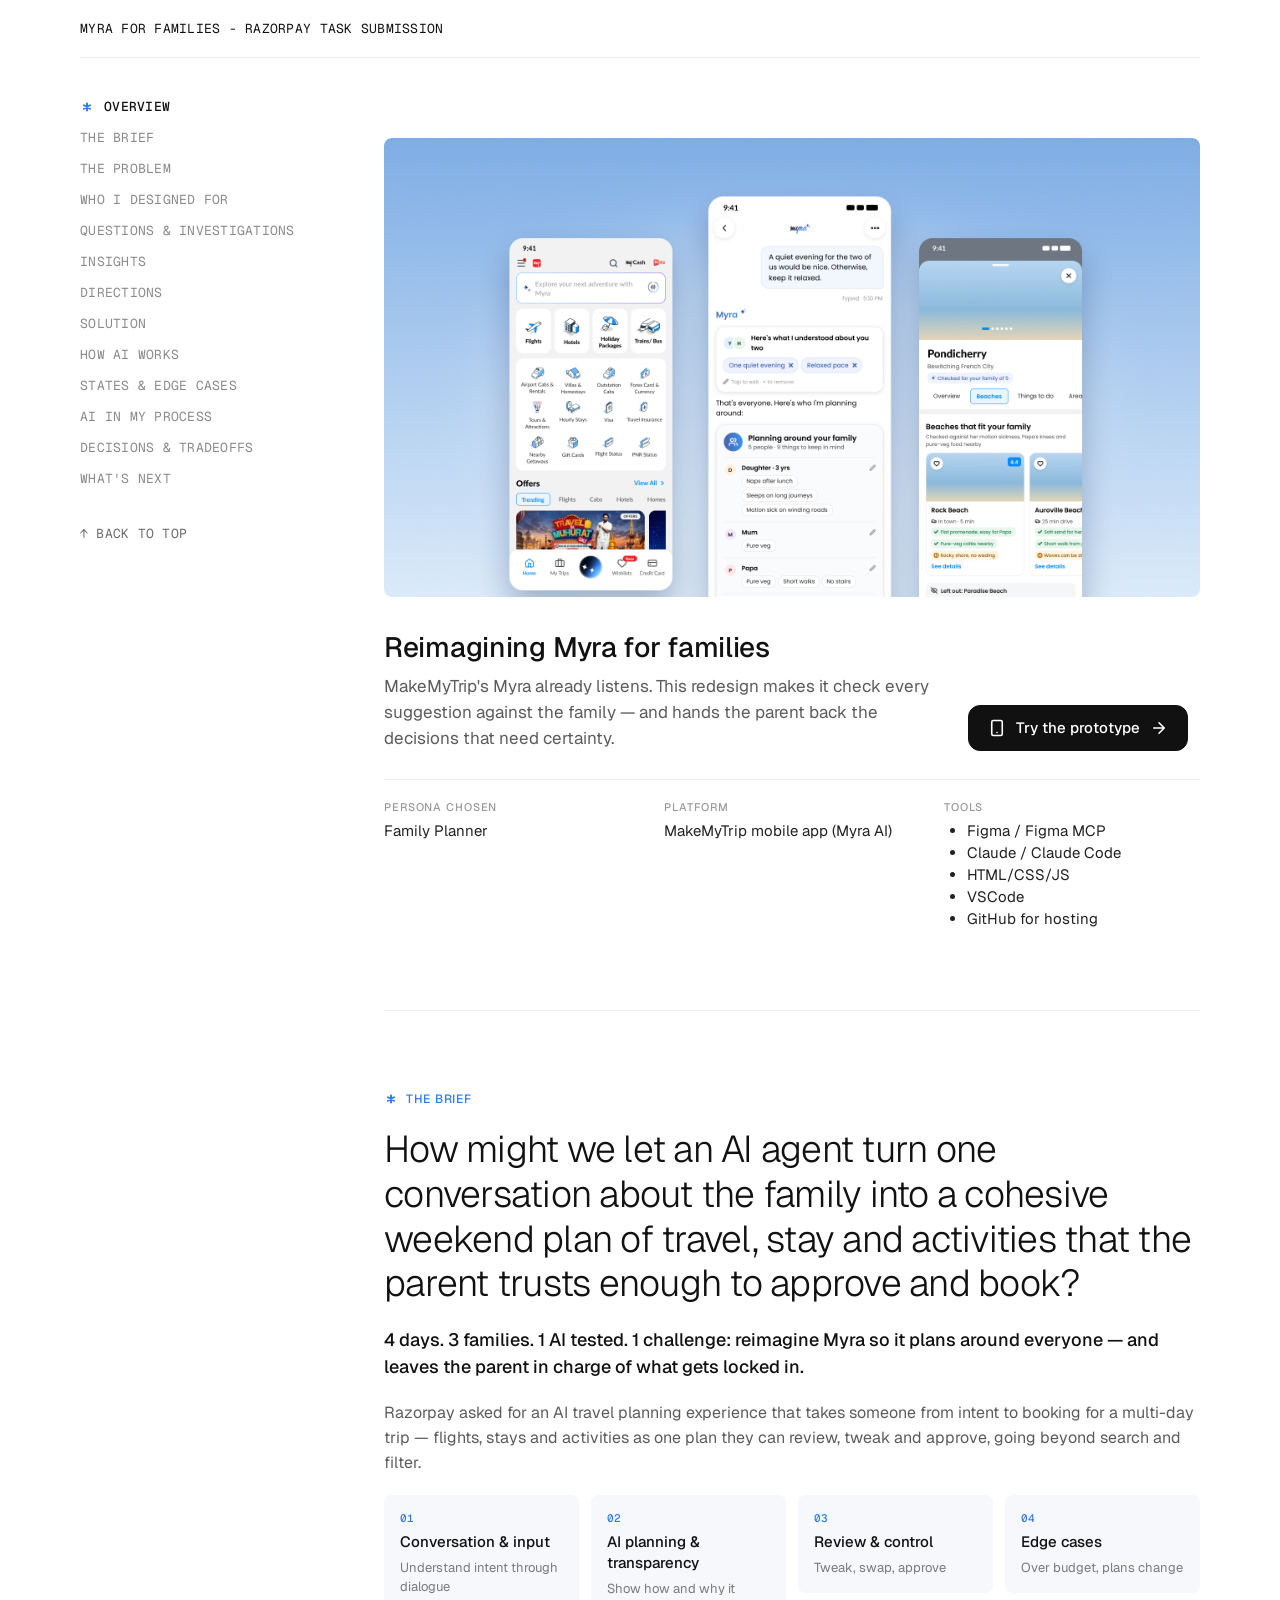
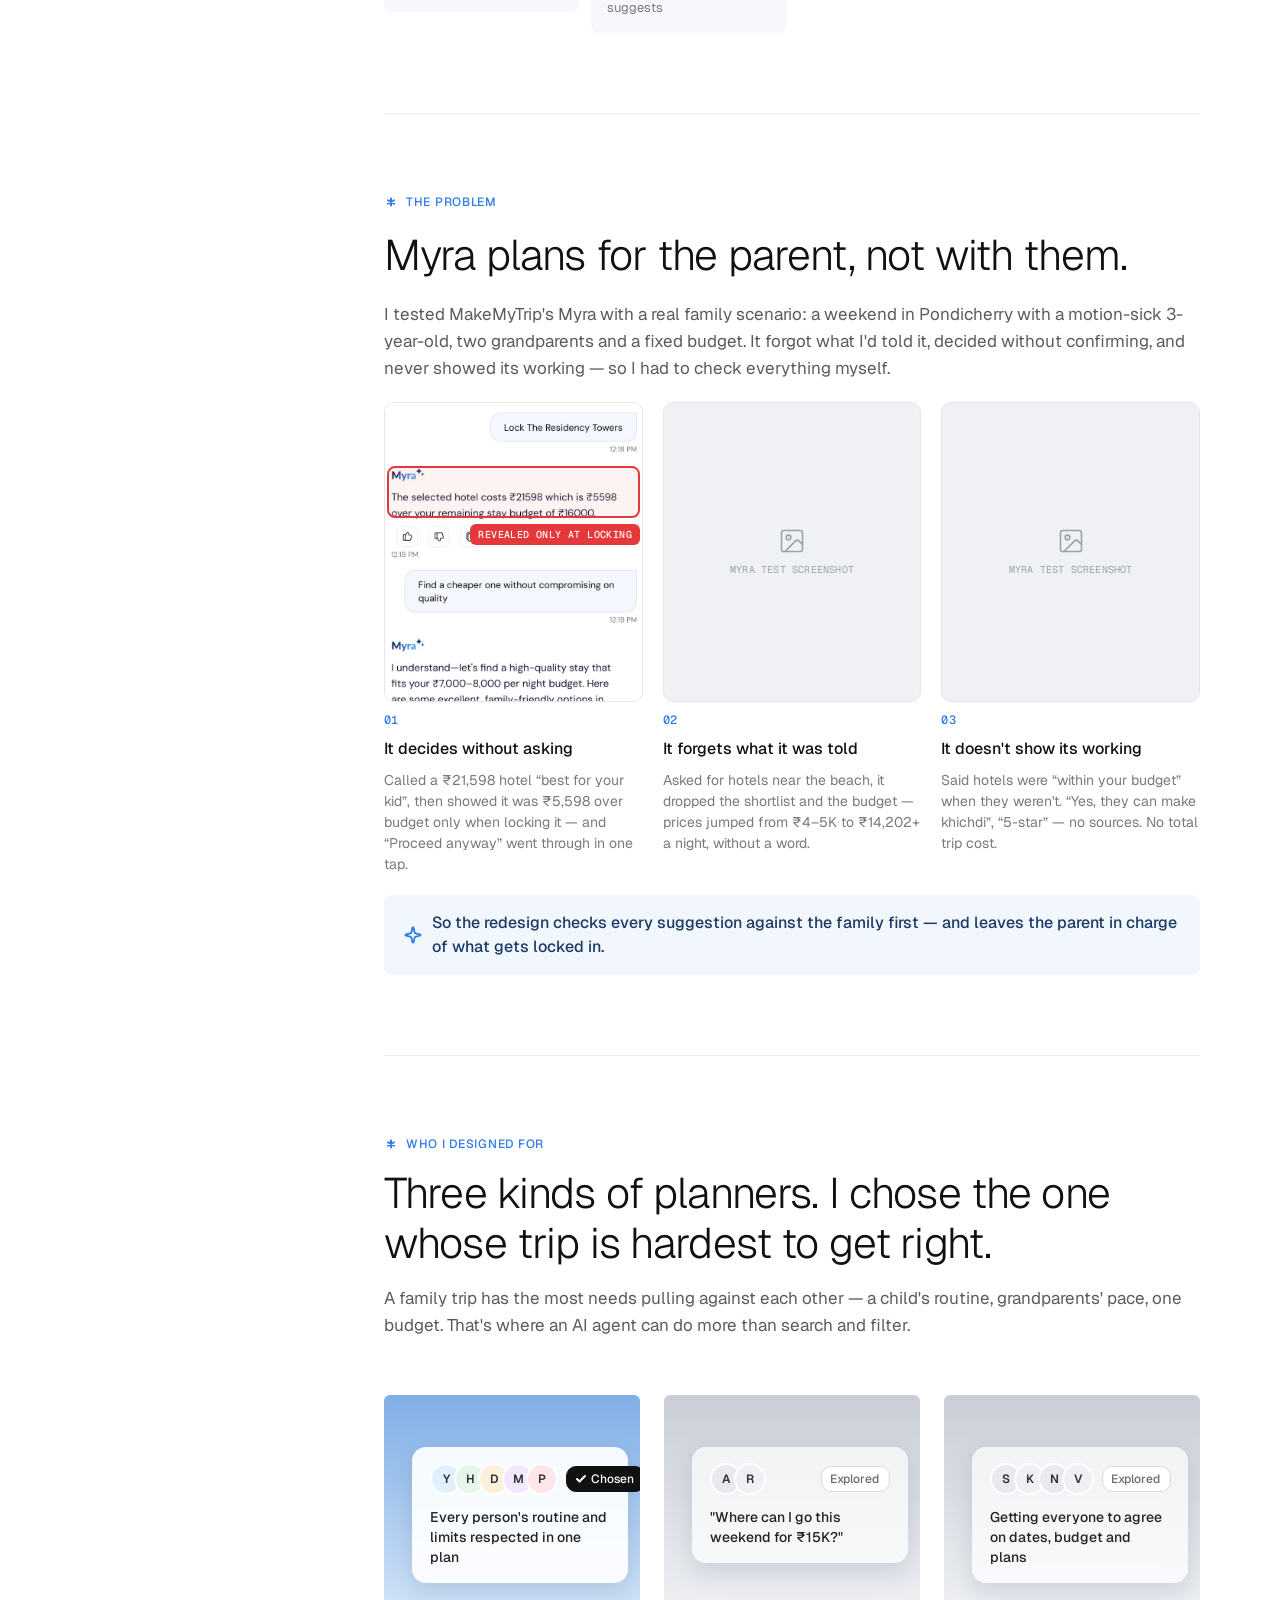
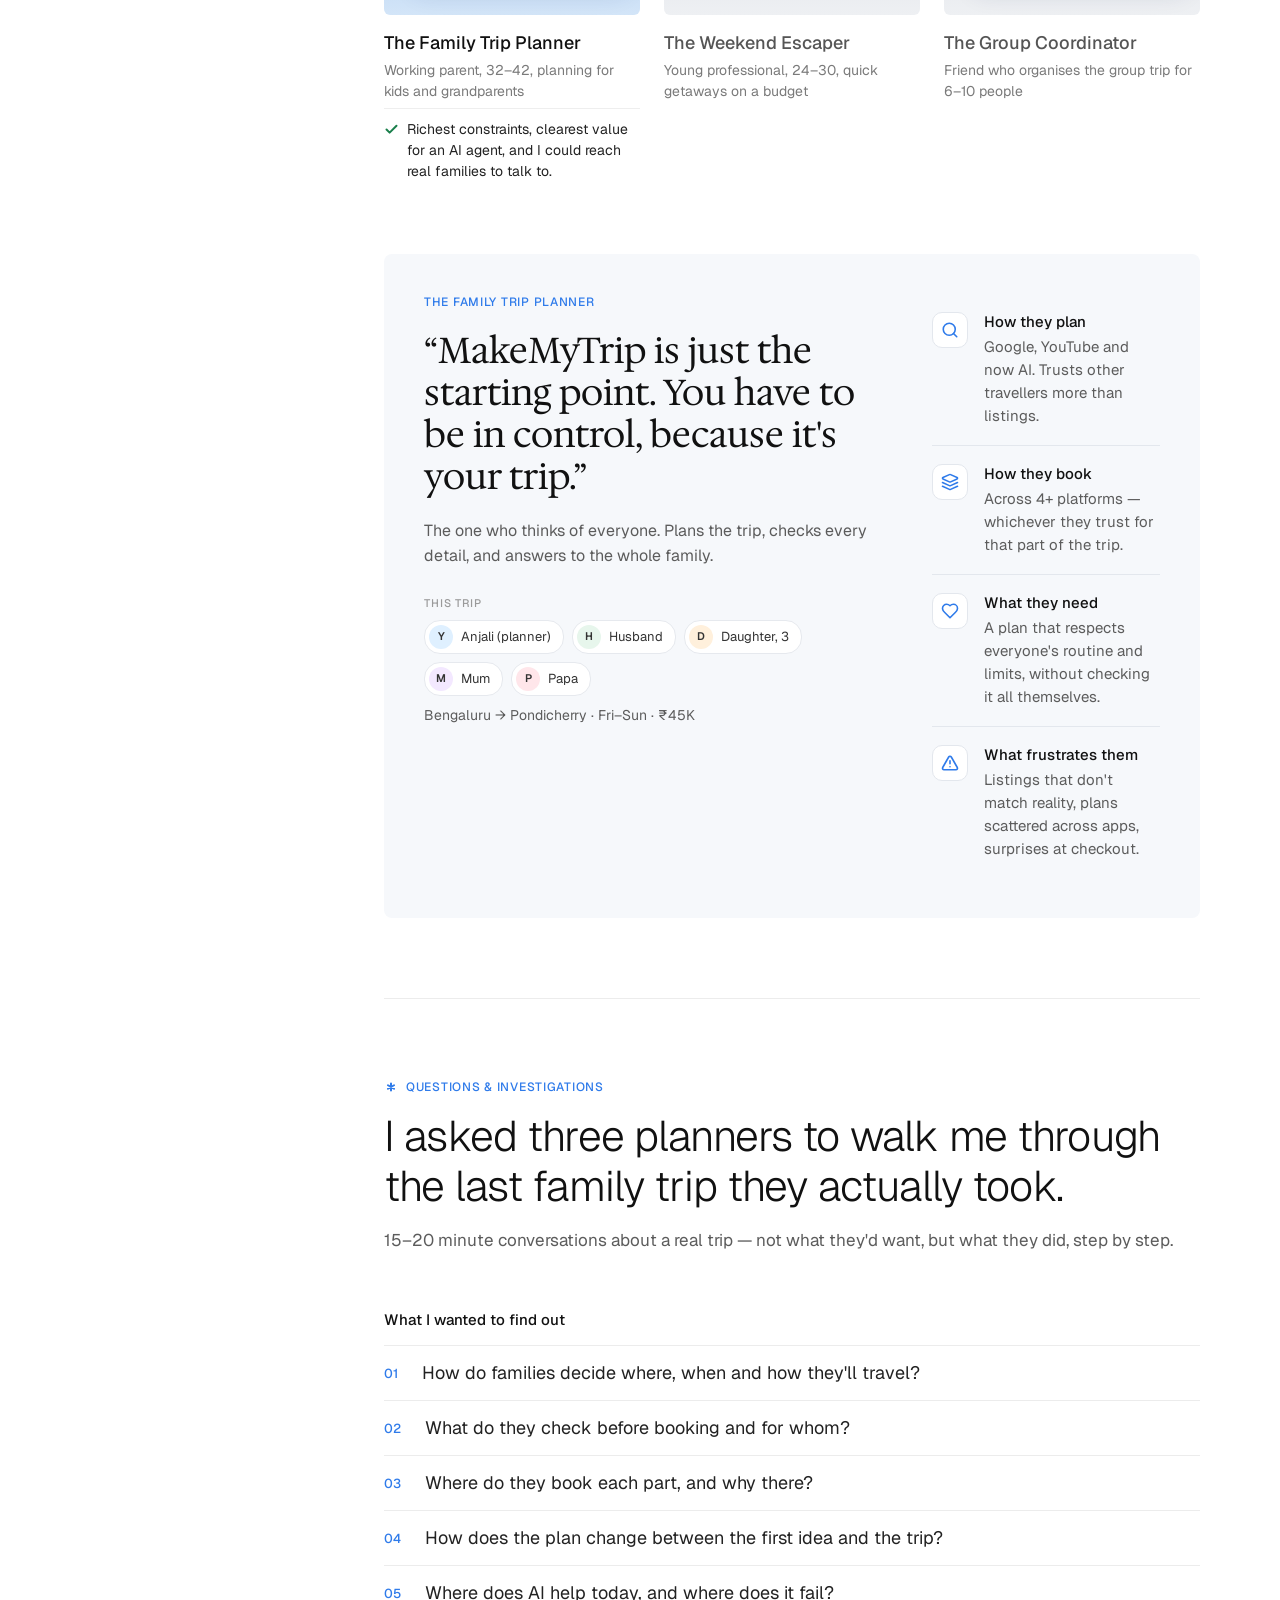
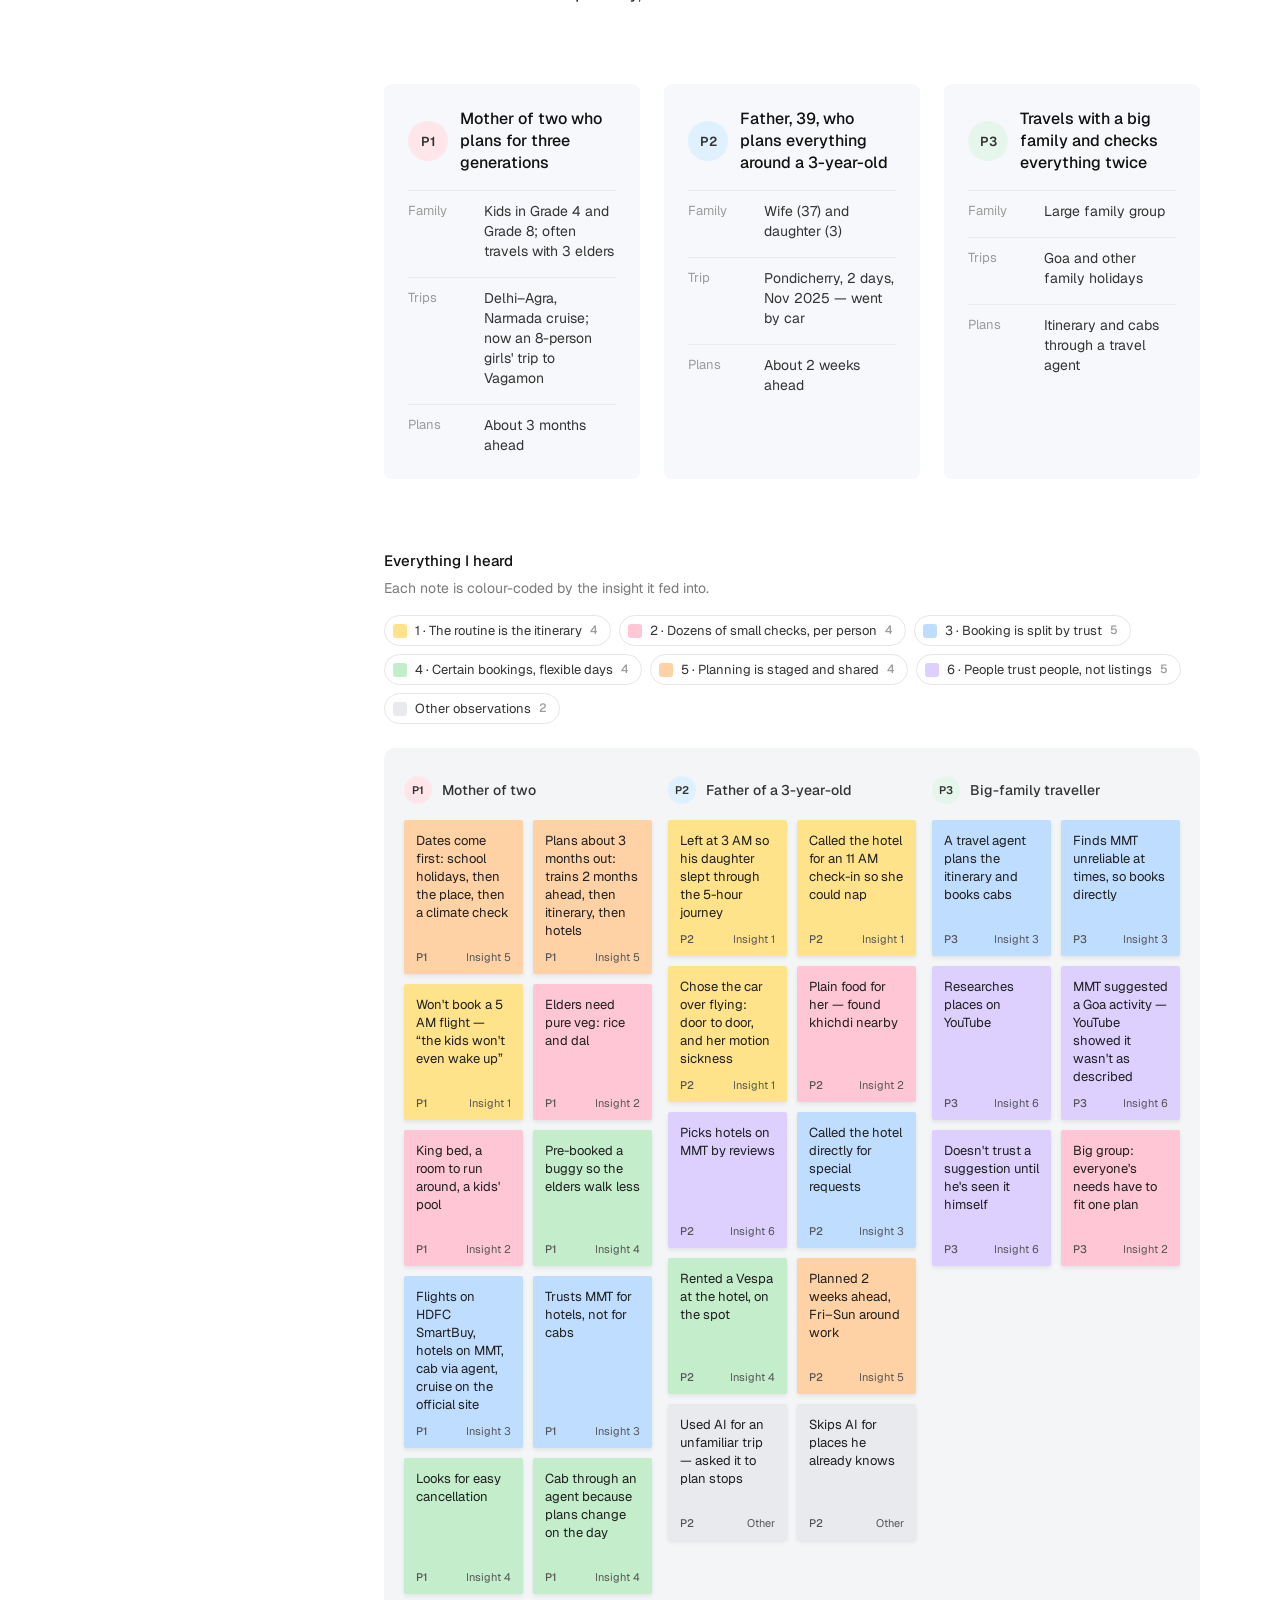
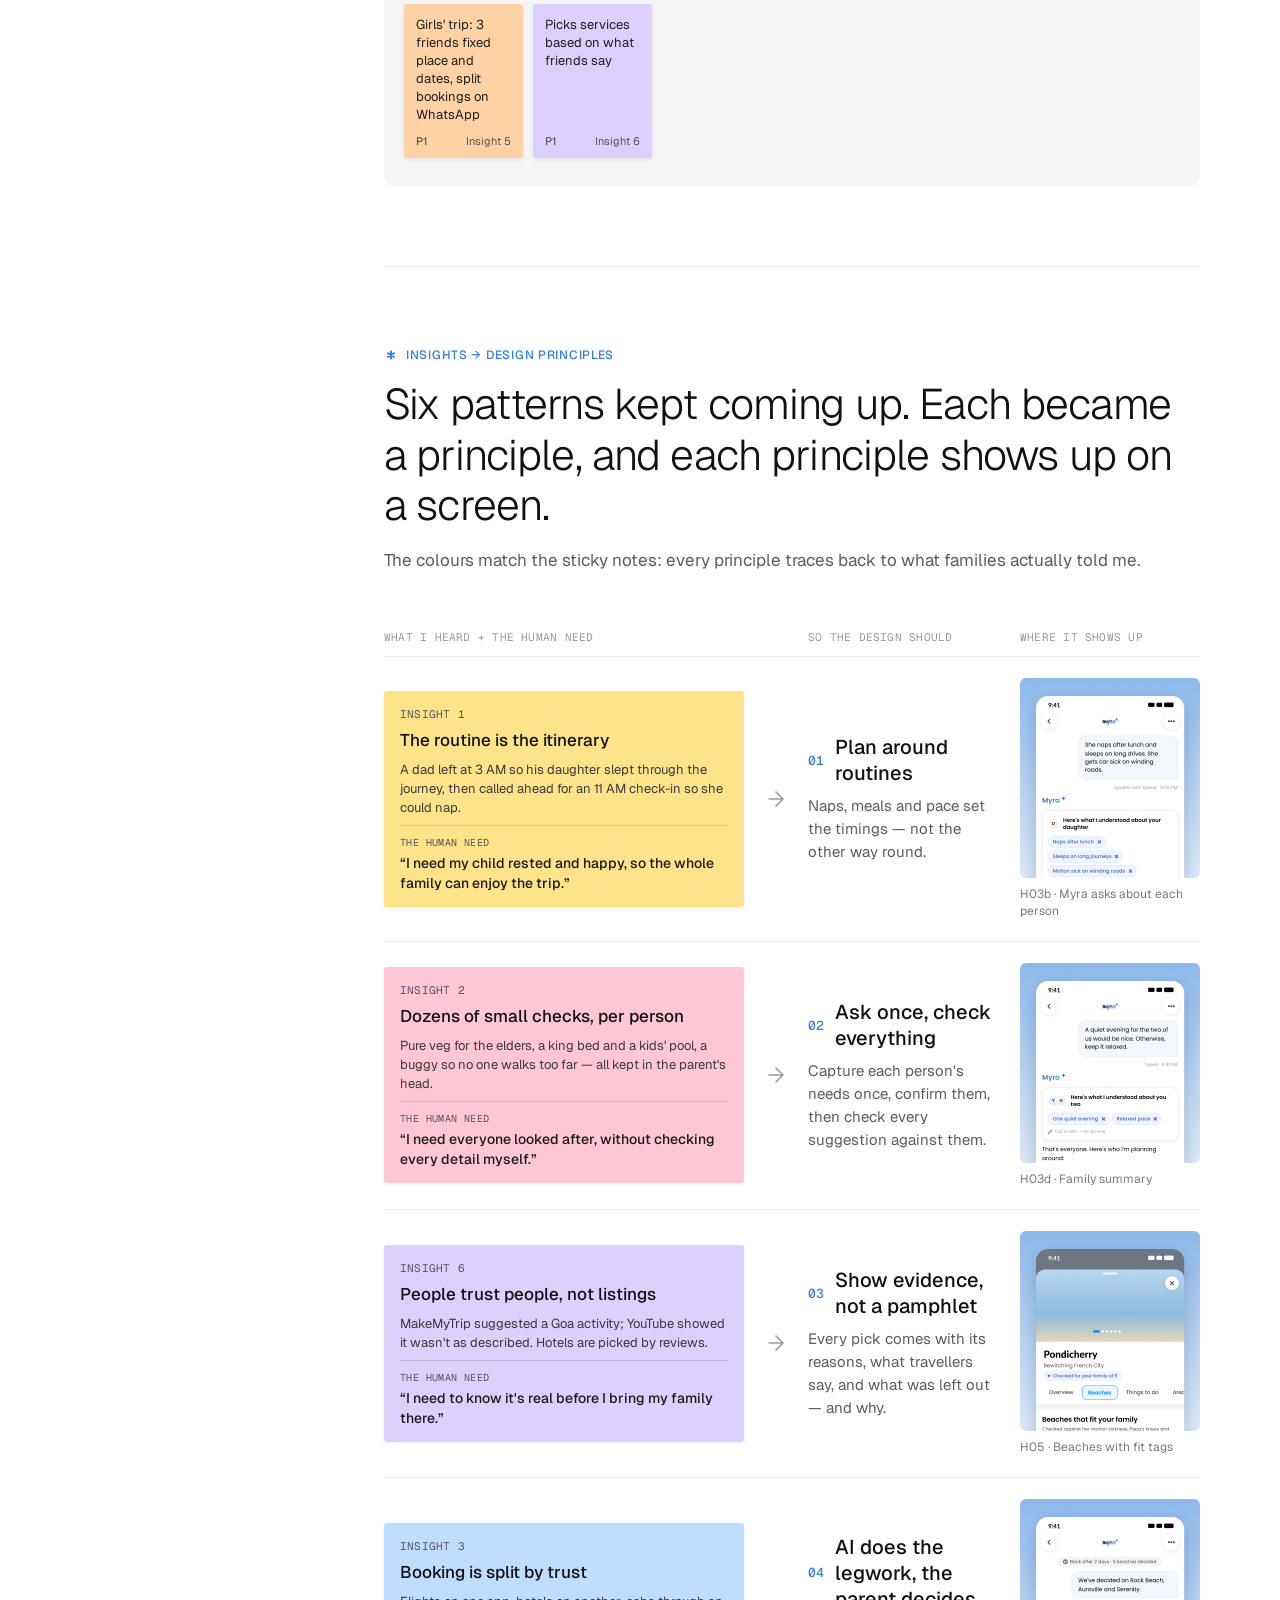
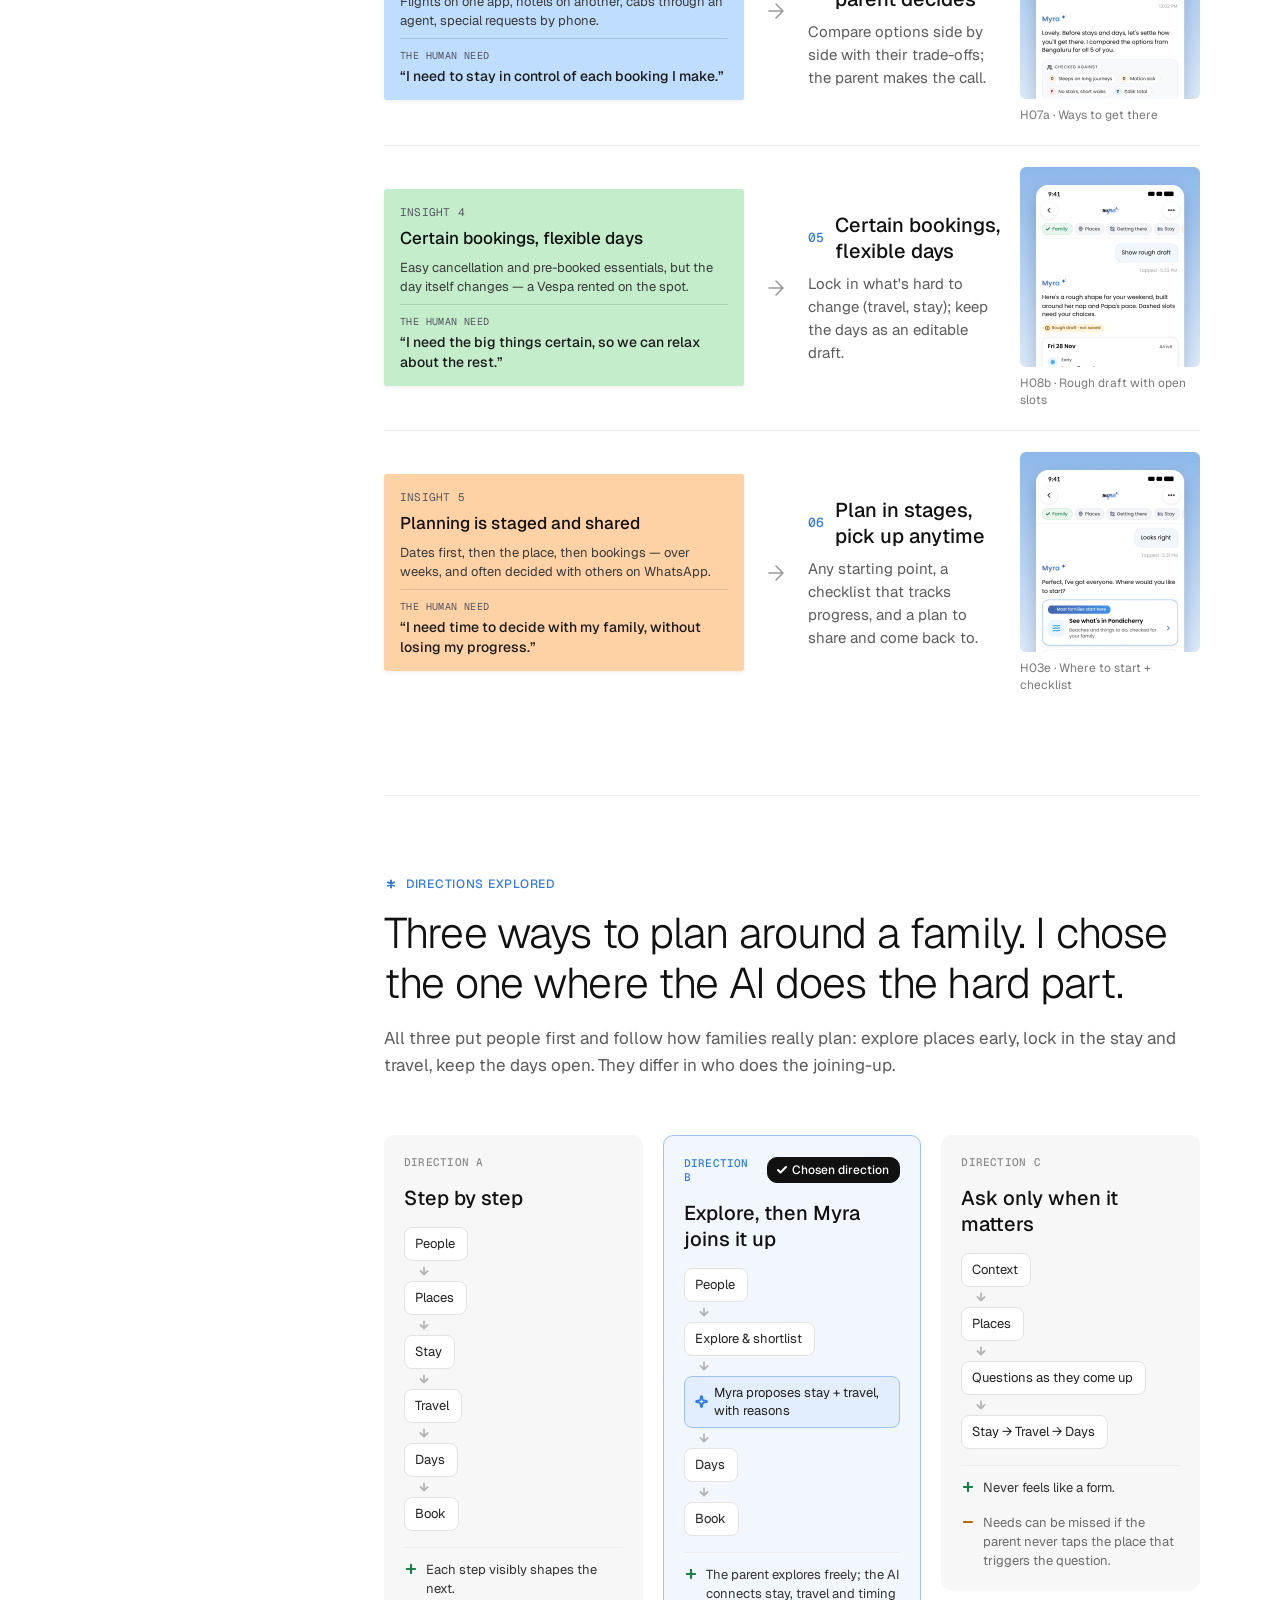
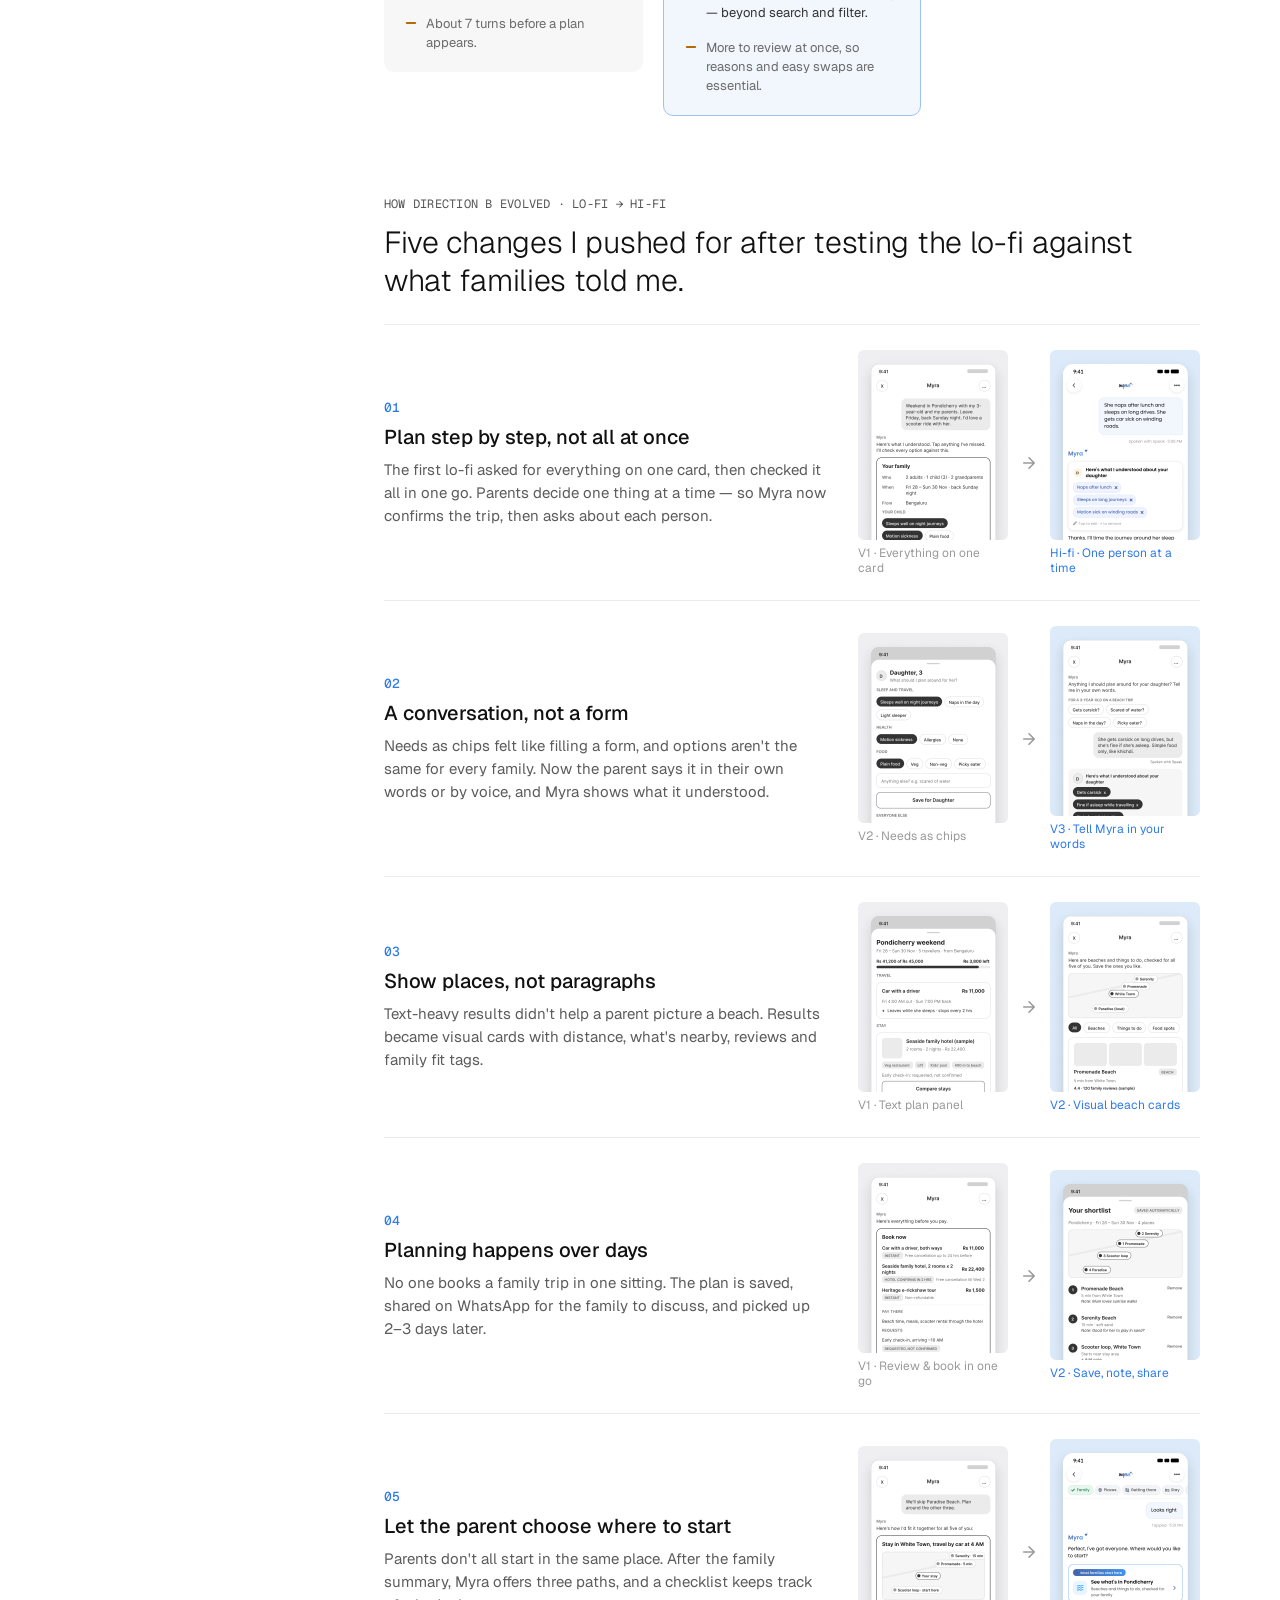
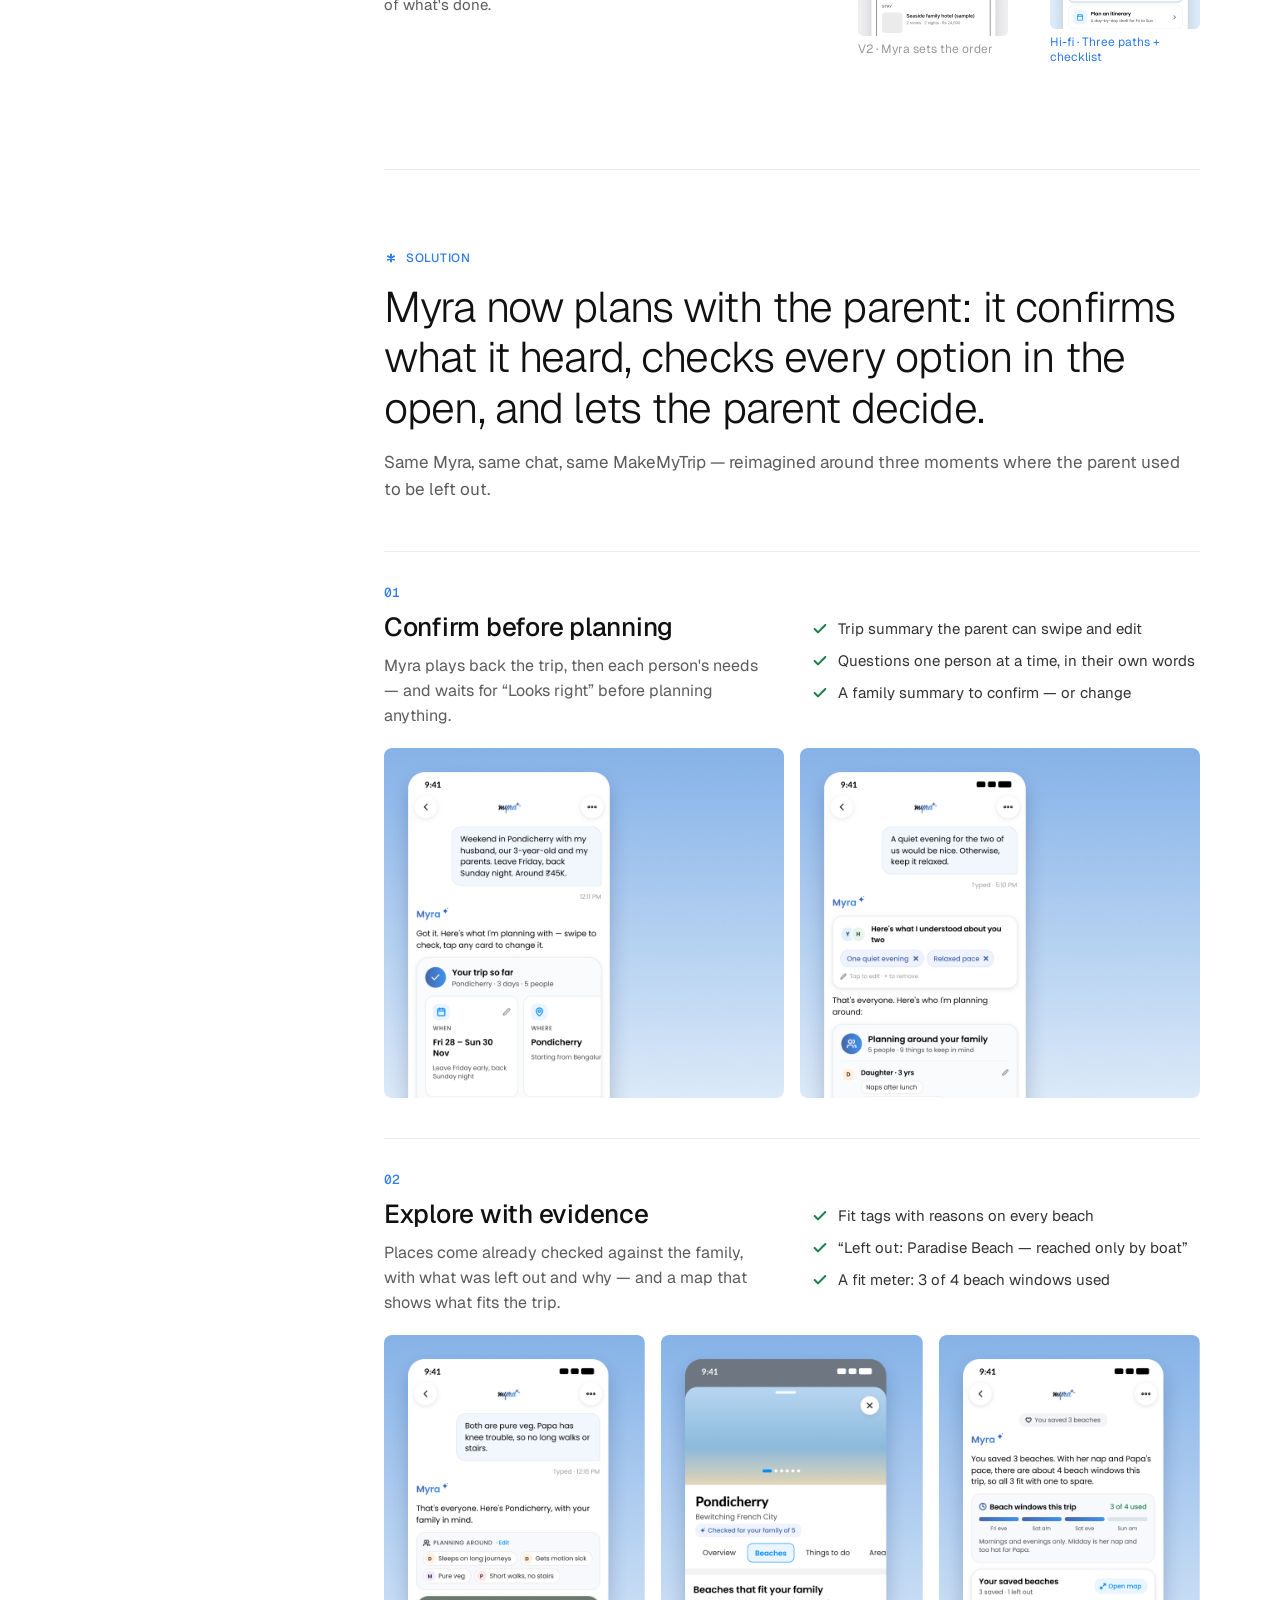
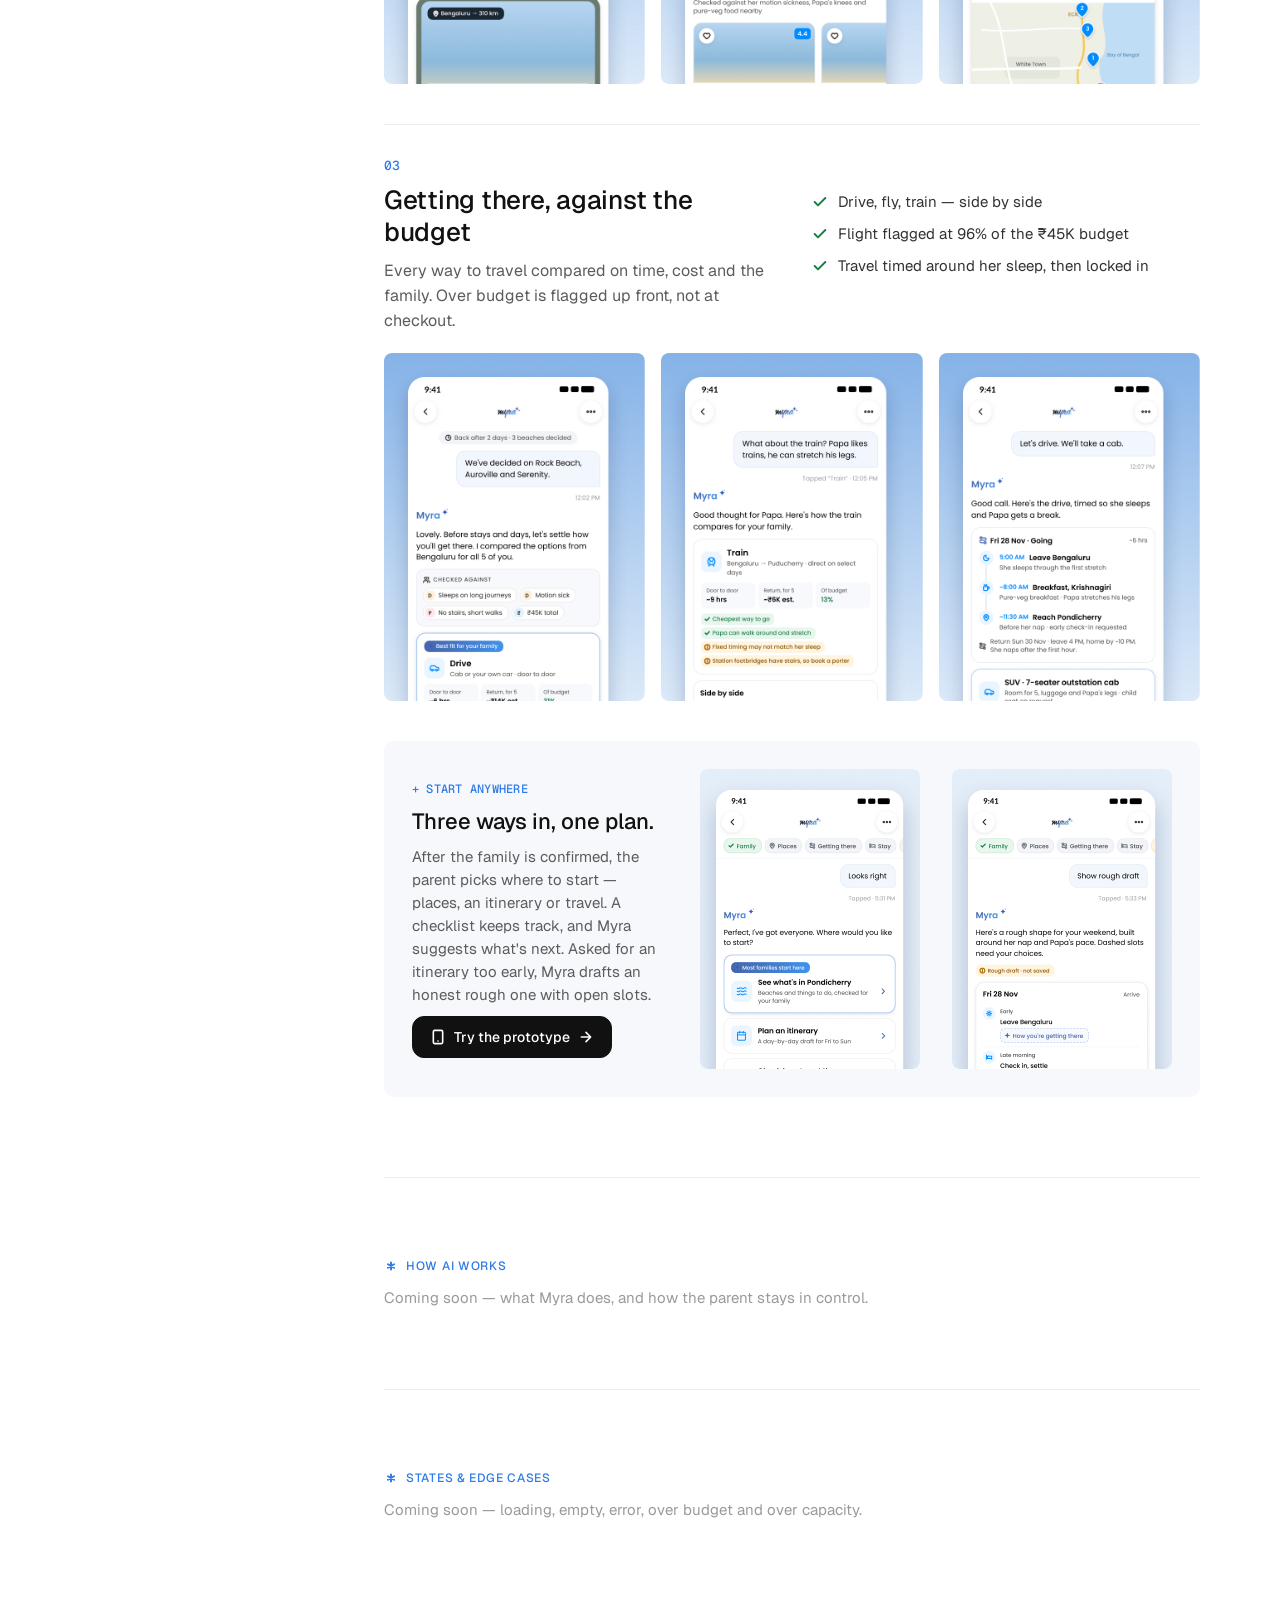
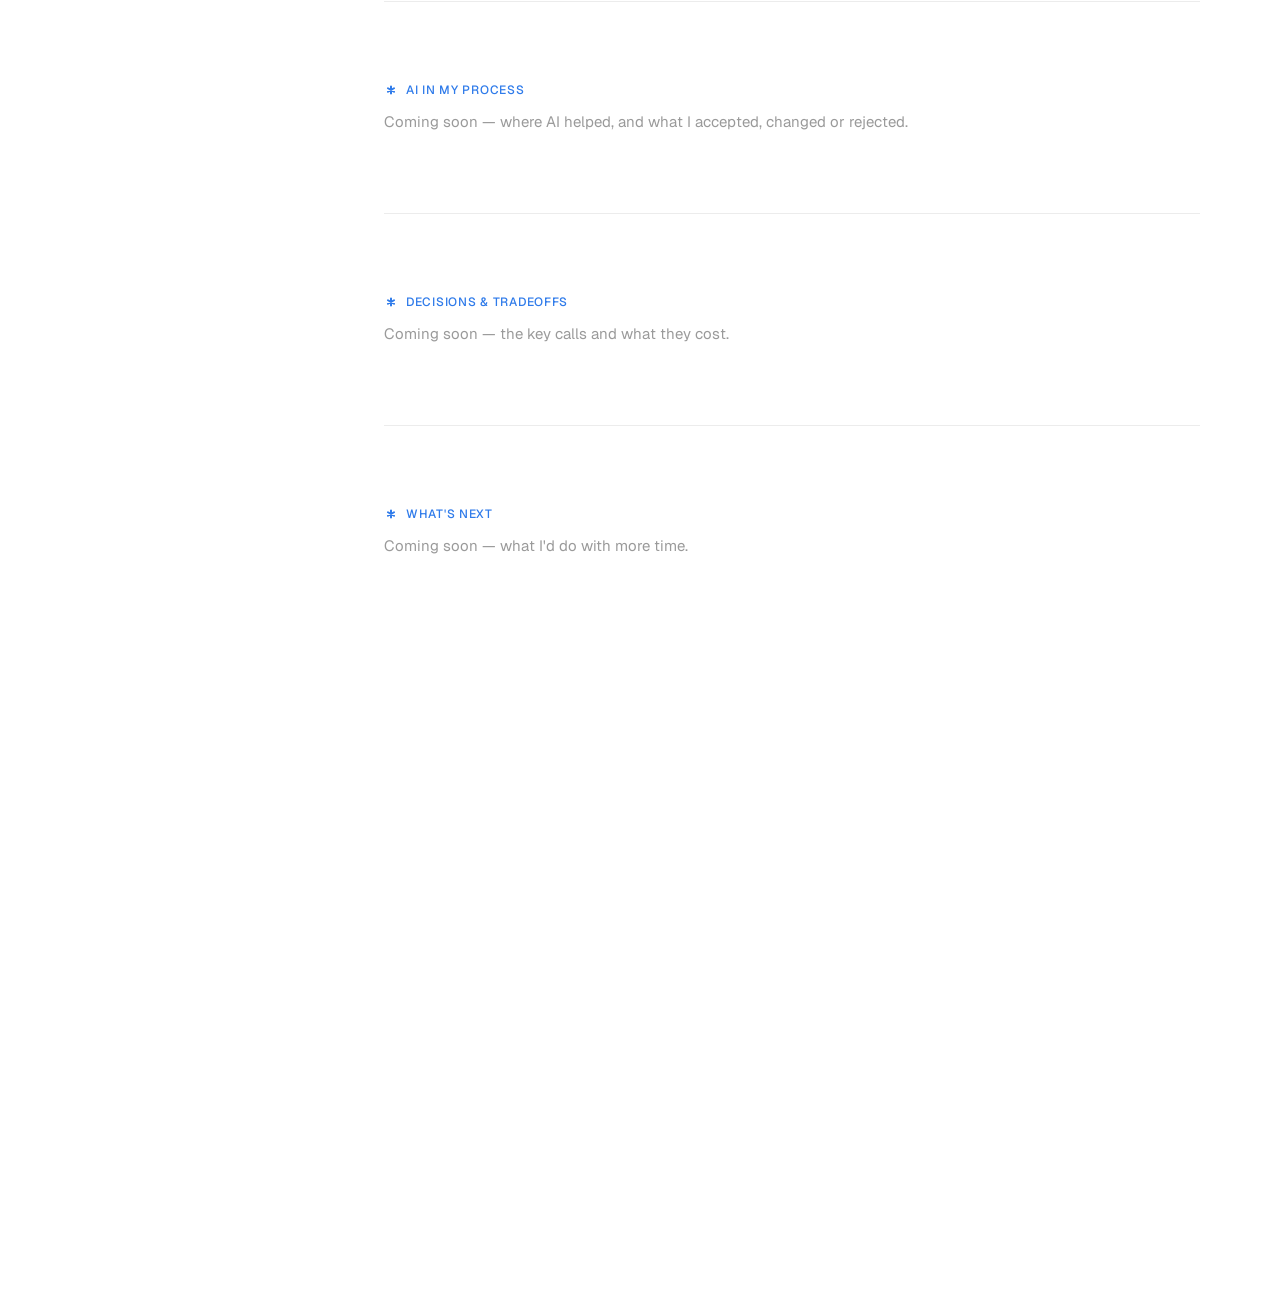
==== commit e2d7c5c6: "hero changed" ====
--- a/index.html
+++ b/index.html
@@ -30,6 +30,12 @@
     <symbol id="i-arrow-down" viewBox="0 0 24 24"><path d="M12 5v14M19 12l-7 7-7-7" fill="none" stroke="currentColor" stroke-width="1.8" stroke-linecap="round" stroke-linejoin="round" vector-effect="non-scaling-stroke"/></symbol>
     <symbol id="i-plus" viewBox="0 0 24 24"><path d="M5 12h14M12 5v14" fill="none" stroke="currentColor" stroke-width="2.2" stroke-linecap="round" vector-effect="non-scaling-stroke"/></symbol>
     <symbol id="i-minus" viewBox="0 0 24 24"><path d="M5 12h14" fill="none" stroke="currentColor" stroke-width="2.2" stroke-linecap="round" vector-effect="non-scaling-stroke"/></symbol>
+    <symbol id="i-pause" viewBox="0 0 24 24"><g fill="none" stroke="currentColor" stroke-width="2" stroke-linecap="round" stroke-linejoin="round"><rect x="14" y="3" width="5" height="18" rx="1" vector-effect="non-scaling-stroke"/><rect x="5" y="3" width="5" height="18" rx="1" vector-effect="non-scaling-stroke"/></g></symbol>
+    <symbol id="i-play" viewBox="0 0 24 24"><path d="M5 5a2 2 0 0 1 3.008-1.728l11.997 6.998a2 2 0 0 1 .003 3.458l-12 7A2 2 0 0 1 5 19z" fill="none" stroke="currentColor" stroke-width="2" stroke-linecap="round" stroke-linejoin="round" vector-effect="non-scaling-stroke"/></symbol>
+    <symbol id="i-volume-x" viewBox="0 0 24 24"><path d="M11 4.702a.705.705 0 0 0-1.203-.498L6.413 7.587A1.4 1.4 0 0 1 5.416 8H3a1 1 0 0 0-1 1v6a1 1 0 0 0 1 1h2.416a1.4 1.4 0 0 1 .997.413l3.383 3.384A.705.705 0 0 0 11 19.298zM22 9l-6 6M16 9l6 6" fill="none" stroke="currentColor" stroke-width="2" stroke-linecap="round" stroke-linejoin="round" vector-effect="non-scaling-stroke"/></symbol>
+    <symbol id="i-volume" viewBox="0 0 24 24"><path d="M11 4.702a.705.705 0 0 0-1.203-.498L6.413 7.587A1.4 1.4 0 0 1 5.416 8H3a1 1 0 0 0-1 1v6a1 1 0 0 0 1 1h2.416a1.4 1.4 0 0 1 .997.413l3.383 3.384A.705.705 0 0 0 11 19.298zM16 9a5 5 0 0 1 0 6M19.364 18.364a9 9 0 0 0 0-12.728" fill="none" stroke="currentColor" stroke-width="2" stroke-linecap="round" stroke-linejoin="round" vector-effect="non-scaling-stroke"/></symbol>
+    <symbol id="i-image" viewBox="0 0 24 24"><g fill="none" stroke="currentColor" stroke-width="1.6" stroke-linecap="round" stroke-linejoin="round"><rect x="3" y="3" width="18" height="18" rx="2" vector-effect="non-scaling-stroke"/><circle cx="9" cy="9" r="2" vector-effect="non-scaling-stroke"/><path d="m21 15-3.086-3.086a2 2 0 0 0-2.828 0L6 21" vector-effect="non-scaling-stroke"/></g></symbol>
+    <symbol id="i-x" viewBox="0 0 24 24"><path d="M18 6 6 18M6 6l12 12" fill="none" stroke="currentColor" stroke-width="2" stroke-linecap="round" vector-effect="non-scaling-stroke"/></symbol>
   </svg>
 
   <a class="skip" href="#main">Skip to content</a>
@@ -46,6 +52,8 @@
     <nav class="toc" aria-label="Case study sections">
       <ol class="toc__list">
         <li><a class="toc__link" href="#overview"><svg class="toc__star" aria-hidden="true"><use href="#i-asterisk"/></svg><span class="toc__label">Overview</span></a></li>
+        <li><a class="toc__link" href="#brief"><svg class="toc__star" aria-hidden="true"><use href="#i-asterisk"/></svg><span class="toc__label">The brief</span></a></li>
+        <li><a class="toc__link" href="#problem"><svg class="toc__star" aria-hidden="true"><use href="#i-asterisk"/></svg><span class="toc__label">The problem</span></a></li>
         <li><a class="toc__link" href="#who"><svg class="toc__star" aria-hidden="true"><use href="#i-asterisk"/></svg><span class="toc__label">Who I designed for</span></a></li>
         <li><a class="toc__link" href="#research"><svg class="toc__star" aria-hidden="true"><use href="#i-asterisk"/></svg><span class="toc__label">Questions &amp; investigations</span></a></li>
         <li><a class="toc__link" href="#insights"><svg class="toc__star" aria-hidden="true"><use href="#i-asterisk"/></svg><span class="toc__label">Insights</span></a></li>
@@ -53,7 +61,6 @@
         <li><a class="toc__link" href="#solution"><svg class="toc__star" aria-hidden="true"><use href="#i-asterisk"/></svg><span class="toc__label">Solution</span></a></li>
         <li><a class="toc__link" href="#how-ai-works"><svg class="toc__star" aria-hidden="true"><use href="#i-asterisk"/></svg><span class="toc__label">How AI works</span></a></li>
         <li><a class="toc__link" href="#states"><svg class="toc__star" aria-hidden="true"><use href="#i-asterisk"/></svg><span class="toc__label">States &amp; edge cases</span></a></li>
-        <li><a class="toc__link" href="#micro-interactions"><svg class="toc__star" aria-hidden="true"><use href="#i-asterisk"/></svg><span class="toc__label">Micro-interactions</span></a></li>
         <li><a class="toc__link" href="#ai-in-process"><svg class="toc__star" aria-hidden="true"><use href="#i-asterisk"/></svg><span class="toc__label">AI in my process</span></a></li>
         <li><a class="toc__link" href="#decisions"><svg class="toc__star" aria-hidden="true"><use href="#i-asterisk"/></svg><span class="toc__label">Decisions &amp; tradeoffs</span></a></li>
         <li><a class="toc__link" href="#whats-next"><svg class="toc__star" aria-hidden="true"><use href="#i-asterisk"/></svg><span class="toc__label">What's next</span></a></li>
@@ -63,45 +70,75 @@
 
     <main class="content" id="main">
 
-      <!-- 1 · Overview (Figma 59:3) -->
+      <!-- 1 · Overview (Figma 78:191) -->
       <section class="section section--hero reveal" id="overview" aria-labelledby="overview-title">
-        <p class="eyebrow"><svg class="eyebrow__star" aria-hidden="true"><use href="#i-asterisk"/></svg>A task submission by Prerna Maisnam</p>
-        <h1 class="hero__title" id="overview-title">Planning a family trip shouldn't mean planning around everyone, alone.</h1>
-        <p class="hero__lede">Myra, MakeMyTrip's AI assistant, redesigned to plan a weekend around a 3-year-old, two grandparents and a ₹45K budget — through conversation.</p>
-        <a class="btn" href="prototype/">
-          <svg class="icon-18" aria-hidden="true"><use href="#i-phone"/></svg>
-          Try the prototype
-          <svg class="icon-18" aria-hidden="true"><use href="#i-arrow-right"/></svg>
-        </a>
+        <!-- Cover video. The <source> is added by JS once assets/video/cover.mp4 exists;
+             until then the poster shows. -->
+        <div class="cover" data-cover>
+          <video class="cover__video" muted loop playsinline preload="metadata" poster="assets/cover-poster.png"
+                 data-src="assets/video/cover.mp4"
+                 aria-label="Prototype preview: the MakeMyTrip home with Myra in the nav bar, Myra's family summary for 5 people, and Pondicherry beaches checked for the family."></video>
+          <button class="cover__play" type="button" data-cover-bigplay hidden aria-label="Play video">
+            <svg class="icon-24" aria-hidden="true"><use href="#i-play"/></svg>
+          </button>
+          <div class="cover__controls" data-cover-controls hidden>
+            <button class="cover__btn" type="button" data-cover-toggle aria-label="Pause video">
+              <svg class="icon-16" aria-hidden="true"><use href="#i-pause"/></svg>
+            </button>
+            <button class="cover__btn" type="button" data-cover-mute aria-label="Unmute video">
+              <svg class="icon-16" aria-hidden="true"><use href="#i-volume-x"/></svg>
+            </button>
+          </div>
+        </div>
+
+        <div class="title-row">
+          <div class="title-row__text">
+            <h1 class="title-row__title" id="overview-title">Reimagining Myra for families</h1>
+            <p class="title-row__lede">MakeMyTrip's Myra already listens. This redesign makes it check every suggestion against the family — and hands the parent back the decisions that need certainty.</p>
+          </div>
+          <div class="title-row__actions">
+            <a class="btn" href="prototype/">
+              <svg class="icon-18" aria-hidden="true"><use href="#i-phone"/></svg>
+              Try the prototype
+              <svg class="icon-18" aria-hidden="true"><use href="#i-arrow-right"/></svg>
+            </a>
+            <span class="tip-wrap">
+              <span class="tip" id="walk-tip" role="tooltip" hidden>Walkthrough coming soon</span>
+            </span>
+          </div>
+        </div>
 
         <dl class="meta">
           <div class="meta__item"><dt>Persona chosen</dt><dd>Family Planner</dd></div>
           <div class="meta__item"><dt>Platform</dt><dd>MakeMyTrip mobile app (Myra AI)</dd></div>
           <div class="meta__item"><dt>Tools</dt><dd><ul><li>Figma / Figma MCP</li><li>Claude / Claude Code</li><li>HTML/CSS/JS</li><li>VSCode</li><li>GitHub for hosting</li></ul></dd></div>
         </dl>
-
-        <div class="visuals">
-          <article class="visual-card">
-            <div class="shot shot--hero" style="--shot-bg: linear-gradient(#7faee6, #cfe3f8)">
-              <img src="assets/screens/h01-home.png" width="619" height="860" alt="MakeMyTrip home screen with Myra in the bottom nav bar and a search bar that says 'Explore your next adventure with Myra'.">
-            </div>
-            <h3 class="visual-card__title"><svg class="icon-18" aria-hidden="true"><use href="#i-phone"/></svg>Starts where families already are</h3>
-            <p class="visual-card__text">Myra sits in the MakeMyTrip app's nav bar. One tap and the parent describes the trip in their own words.</p>
-          </article>
-          <article class="visual-card">
-            <div class="shot shot--hero" style="--shot-bg: linear-gradient(#9bbfea, #e4eef9)">
-              <img src="assets/screens/h03d-family-summary.png" width="619" height="860" alt="Myra chat: what Myra understood about the parents, then a 'Planning around your family' card — 5 people, 9 things to keep in mind.">
-            </div>
-            <h3 class="visual-card__title"><svg class="icon-18" aria-hidden="true"><use href="#i-users"/></svg>Plans around every person</h3>
-            <p class="visual-card__text">Needs for each person are asked once, confirmed with the parent, and checked against every suggestion.</p>
-          </article>
-          <article class="visual-card">
-            <div class="shot shot--hero" style="--shot-bg: linear-gradient(#86b3e8, #d8e8f8)">
-              <img src="assets/screens/h05-pondicherry-beaches.png" width="619" height="860" alt="Pondicherry page on the Beaches tab, 'Beaches that fit your family', each card checked for the family of 5.">
-            </div>
-            <h3 class="visual-card__title"><svg class="icon-18" aria-hidden="true"><use href="#i-sparkles"/></svg>Shows evidence, not a pamphlet</h3>
-            <p class="visual-card__text">Fit tags with reasons, honest gaps, and options left out — with why — so the parent can trust the plan.</p>
-          </article>
+      </section>
+
+      <!-- The brief (Figma 78:716) -->
+      <section class="section reveal" id="brief" aria-labelledby="brief-title">
+        <div class="stack">
+          <p class="eyebrow"><svg class="eyebrow__star" aria-hidden="true"><use href="#i-asterisk"/></svg>The brief</p>
+          <h2 class="brief__hmw" id="brief-title">How might we let an AI agent turn one conversation about the family into a cohesive weekend plan of travel, stay and activities that the parent trusts enough to approve and book?</h2>
+          <p class="brief__challenge">4 days. 3 families. 1 AI tested. 1 challenge: reimagine Myra so it plans around everyone — and leaves the parent in charge of what gets locked in.</p>
+          <p class="brief__ask">Razorpay asked for an AI travel planning experience that takes someone from intent to booking for a multi-day trip — flights, stays and activities as one plan they can review, tweak and approve, going beyond search and filter.</p>
+          <ol class="areas" aria-label="Design areas">
+            <li class="area"><span class="area__num">01</span><h3 class="area__title">Conversation &amp; input</h3><p class="area__text">Understand intent through dialogue</p></li>
+            <li class="area"><span class="area__num">02</span><h3 class="area__title">AI planning &amp; transparency</h3><p class="area__text">Show how and why it suggests</p></li>
+            <li class="area"><span class="area__num">03</span><h3 class="area__title">Review &amp; control</h3><p class="area__text">Tweak, swap, approve</p></li>
+            <li class="area"><span class="area__num">04</span><h3 class="area__title">Edge cases</h3><p class="area__text">Over budget, plans change</p></li>
+          </ol>
+        </div>
+      </section>
+
+      <!-- The problem (Figma 78:744) -->
+      <section class="section reveal" id="problem" aria-labelledby="problem-title">
+        <div class="stack">
+          <p class="eyebrow"><svg class="eyebrow__star" aria-hidden="true"><use href="#i-asterisk"/></svg>The problem</p>
+          <h2 class="section__title" id="problem-title">Myra plans for the parent, not with them.</h2>
+          <p class="section__lede">I tested MakeMyTrip's Myra with a real family scenario: a weekend in Pondicherry with a motion-sick 3-year-old, two grandparents and a fixed budget. It forgot what I'd told it, decided without confirming, and never showed its working — so I had to check everything myself.</p>
+          <ol class="evidence" data-evidence aria-label="What I found testing Myra"></ol>
+          <p class="bridge"><svg class="bridge__icon" aria-hidden="true"><use href="#i-spark"/></svg><span>So the redesign checks every suggestion against the family first — and leaves the parent in charge of what gets locked in.</span></p>
         </div>
       </section>
 
@@ -266,9 +303,34 @@
       </section>
 
       <!-- 6–12 · Not designed yet -->
-      <section class="section section--soon reveal" id="solution" aria-labelledby="solution-title">
-        <h2 class="eyebrow" id="solution-title"><svg class="eyebrow__star" aria-hidden="true"><use href="#i-asterisk"/></svg>Solution</h2>
-        <p class="soon">Coming soon — the hi-fi screens and the embedded prototype.</p>
+      <!-- 6 · Solution (Figma 86:191) -->
+      <section class="section reveal" id="solution" aria-labelledby="solution-title">
+        <header class="section__head section__head--solution">
+          <p class="eyebrow"><svg class="eyebrow__star" aria-hidden="true"><use href="#i-asterisk"/></svg>Solution</p>
+          <h2 class="section__title" id="solution-title">Myra now plans with the parent: it confirms what it heard, checks every option in the open, and lets the parent decide.</h2>
+          <p class="section__lede">Same Myra, same chat, same MakeMyTrip — reimagined around three moments where the parent used to be left out.</p>
+        </header>
+
+        <ol class="moments" data-moments></ol>
+
+        <div class="start">
+          <div class="start__text">
+            <p class="start__label">+ Start anywhere</p>
+            <h3 class="start__title">Three ways in, one plan.</h3>
+            <p class="start__body">After the family is confirmed, the parent picks where to start — places, an itinerary or travel. A checklist keeps track, and Myra suggests what's next. Asked for an itinerary too early, Myra drafts an honest rough one with open slots.</p>
+            <a class="btn btn--sm" href="prototype/">
+              <svg class="icon-16" aria-hidden="true"><use href="#i-phone"/></svg>
+              Try the prototype
+              <svg class="icon-16" aria-hidden="true"><use href="#i-arrow-right"/></svg>
+            </a>
+          </div>
+          <div class="start__shots">
+            <img src="assets/screens/h03e-where-to-start-card.png" width="440" height="600" loading="lazy" decoding="async"
+                 alt="Myra after 'Looks right': three places to start — see what's in Pondicherry, plan an itinerary, or getting there — under a plan checklist.">
+            <img src="assets/screens/h08b-rough-draft-card.png" width="440" height="600" loading="lazy" decoding="async"
+                 alt="Myra's rough itinerary draft for Friday 28 Nov, built around her nap and Papa's pace, with open slots still to fill.">
+          </div>
+        </div>
       </section>
       <section class="section section--soon reveal" id="how-ai-works" aria-labelledby="how-ai-title">
         <h2 class="eyebrow" id="how-ai-title"><svg class="eyebrow__star" aria-hidden="true"><use href="#i-asterisk"/></svg>How AI works</h2>
@@ -278,10 +340,6 @@
         <h2 class="eyebrow" id="states-title"><svg class="eyebrow__star" aria-hidden="true"><use href="#i-asterisk"/></svg>States &amp; edge cases</h2>
         <p class="soon">Coming soon — loading, empty, error, over budget and over capacity.</p>
       </section>
-      <section class="section section--soon reveal" id="micro-interactions" aria-labelledby="micro-title">
-        <h2 class="eyebrow" id="micro-title"><svg class="eyebrow__star" aria-hidden="true"><use href="#i-asterisk"/></svg>Micro-interactions</h2>
-        <p class="soon">Coming soon — short loops, each with why it exists.</p>
-      </section>
       <section class="section section--soon reveal" id="ai-in-process" aria-labelledby="ai-process-title">
         <h2 class="eyebrow" id="ai-process-title"><svg class="eyebrow__star" aria-hidden="true"><use href="#i-asterisk"/></svg>AI in my process</h2>
         <p class="soon">Coming soon — where AI helped, and what I accepted, changed or rejected.</p>
@@ -296,5 +354,11 @@
       </section>
     </main>
   </div>
+
+  <!-- Lightbox for the walkthrough video and full-size screenshots. -->
+  <dialog class="lightbox" data-lightbox aria-label="Media viewer">
+    <button class="lightbox__close" type="button" data-lightbox-close aria-label="Close"><svg class="icon-24" aria-hidden="true"><use href="#i-x"/></svg></button>
+    <div class="lightbox__body" data-lightbox-body></div>
+  </dialog>
 </body>
 </html>
--- a/docs/case-study.css
+++ b/docs/case-study.css
@@ -60,12 +60,14 @@
   overflow: hidden; clip: rect(0 0 0 0); white-space: nowrap; border: 0;
 }
 
-.icon-12, .icon-14, .icon-15, .icon-18, .icon-24 { flex: none; display: block; }
+.icon-12, .icon-14, .icon-15, .icon-16, .icon-18, .icon-24, .icon-28 { flex: none; display: block; }
 .icon-12 { width: 12px; height: 12px; }
 .icon-14 { width: 14px; height: 14px; }
 .icon-15 { width: 15px; height: 15px; }
+.icon-16 { width: 16px; height: 16px; }
 .icon-18 { width: 18px; height: 18px; }
 .icon-24 { width: 24px; height: 24px; }
+.icon-28 { width: 28px; height: 28px; }
 
 :focus-visible { outline: 2px solid var(--blue); outline-offset: 3px; border-radius: 4px; }
 
@@ -153,28 +155,64 @@
 }
 .section__lede { font-size: 17px; line-height: 27px; color: var(--body); }
 
-/* ── 1 · Hero ────────────────────────────────────────────── */
-.section--hero .eyebrow { margin-bottom: 20px; }
-.hero__title {
-  font-weight: 300; font-size: clamp(34px, 3.2vw + 16px, 56px); line-height: 1.107;
-  letter-spacing: -.03em; color: var(--ink);
-}
-.hero__lede { margin-top: 20px; font-size: 19px; line-height: 29px; color: var(--body); }
+/* ── 1 · Overview (Figma 78:191) ─────────────────────────── */
+/* Cover video: poster until assets/video/cover.mp4 exists. */
+.cover {
+  position: relative; aspect-ratio: 16 / 9; overflow: hidden; border-radius: 8px;
+  background: linear-gradient(#7faee6, #dcebfa);
+}
+.cover__video { display: block; width: 100%; height: 100%; object-fit: cover; }
+.cover__tag {
+  position: absolute; left: 16px; top: 16px; padding: 4px 8px; border-radius: 6px;
+  background: rgba(255, 255, 255, .85);
+  font: 500 11px/14px var(--mono); letter-spacing: .04em; text-transform: uppercase; color: var(--ink);
+}
+.cover__controls { position: absolute; right: 16px; bottom: 16px; display: flex; gap: 8px; }
+.cover__btn, .cover__play {
+  display: flex; align-items: center; justify-content: center; padding: 0; border: 0;
+  border-radius: 50%; background: rgba(0, 0, 0, .45); color: #fff; cursor: pointer;
+  transition: background-color .15s;
+}
+.cover__btn { width: 32px; height: 32px; }
+.cover__play { position: absolute; left: 50%; top: 50%; width: 64px; height: 64px; margin: -32px 0 0 -32px; }
+.cover__btn:hover, .cover__play:hover { background: rgba(0, 0, 0, .62); }
+.cover__controls[hidden], .cover__play[hidden] { display: none; }
+
+.title-row { display: flex; align-items: flex-end; justify-content: space-between; gap: 24px; margin-top: 32px; }
+.title-row__text { flex: 1 1 0; min-width: 0; display: flex; flex-direction: column; gap: 8px; }
+.title-row__title { font-size: 28px; font-weight: 500; line-height: 36px; letter-spacing: -.01em; color: var(--ink); }
+.title-row__lede { font-size: 17px; line-height: 26px; color: var(--body); }
+.title-row__actions { flex: none; display: flex; flex-wrap: wrap; align-items: center; gap: 12px; }
 
 .btn {
-  display: inline-flex; align-items: center; gap: 10px; margin-top: 16px;
-  padding: 14px 22px; border-radius: 12px; background: var(--ink); color: #fff;
-  font: 500 16px/21px var(--font); text-decoration: none;
-  transition: background-color .15s, transform .15s var(--ease);
+  display: inline-flex; align-items: center; gap: 10px;
+  padding: 12px 19px; border: 1px solid var(--ink); border-radius: 12px; background: var(--ink); color: #fff;
+  font: 500 15px/20px var(--font); text-decoration: none; white-space: nowrap; cursor: pointer;
+  transition: background-color .15s, border-color .15s, transform .15s var(--ease);
 }
 .btn:hover { background: #000; }
 .btn:hover .icon-18:last-child { transform: translateX(2px); }
 .btn .icon-18 { transition: transform .15s var(--ease); }
 .btn:active { transform: scale(.98); }
+.btn--outline { border-color: #d6d6d6; background: #fff; color: var(--ink); }
+.btn--outline:hover { border-color: var(--ink); background: #fff; }
+.btn--outline[aria-disabled="true"] { border-color: var(--line); color: var(--faint); cursor: not-allowed; }
+.btn--outline[aria-disabled="true"]:active { transform: none; }
+
+/* Tooltip ("Walkthrough coming soon") on hover/focus. */
+.tip-wrap { position: relative; display: inline-flex; }
+.tip {
+  position: absolute; bottom: calc(100% + 8px); left: 50%; z-index: 5;
+  padding: 6px 10px; border-radius: 6px; background: var(--ink); color: #fff;
+  font: 400 12px/16px var(--font); white-space: nowrap; pointer-events: none;
+  opacity: 0; transform: translate(-50%, 4px); transition: opacity .15s, transform .15s var(--ease);
+}
+.tip[hidden] { display: none; }
+.tip-wrap:hover .tip, .tip-wrap:focus-within .tip { opacity: 1; transform: translate(-50%, 0); }
 
 .meta {
   display: grid; grid-template-columns: repeat(3, minmax(0, 1fr)); gap: 24px;
-  margin-top: 64px; padding: 24px 0 52px; border-top: 1px solid var(--line);
+  margin-top: 28px; padding-top: 20px; border-top: 1px solid var(--line);
 }
 .meta dt {
   font: 500 11px/14px var(--font); letter-spacing: .08em; text-transform: uppercase; color: var(--faint);
@@ -182,23 +220,77 @@
 .meta dd { margin-top: 6px; font-size: 15px; line-height: 22px; color: var(--ink-2); }
 .meta ul { list-style: disc; padding-left: 22.5px; }
 
-.visuals { display: grid; grid-template-columns: repeat(3, minmax(0, 1fr)); gap: 24px; }
-.visual-card__title {
-  display: flex; align-items: center; gap: 10px; margin-top: 18px;
-  font-size: 17px; font-weight: 500; line-height: 22px; color: var(--ink);
-}
-.visual-card__text { margin-top: 8px; font-size: 14px; line-height: 21px; color: var(--muted); }
+/* ── The brief (Figma 78:716) / The problem (Figma 78:744) ── */
+.stack { display: flex; flex-direction: column; gap: 20px; }
+.brief__hmw {
+  font-weight: 300; font-size: clamp(28px, 1.9vw + 13px, 40px); line-height: 1.2;
+  letter-spacing: -.02em; color: var(--ink);
+}
+.brief__challenge { font-size: 18px; font-weight: 500; line-height: 27px; color: var(--ink); }
+.brief__ask { font-size: 16px; line-height: 25px; color: var(--body); }
+.areas { display: grid; grid-template-columns: repeat(4, minmax(0, 1fr)); gap: 12px; align-items: start; }
+.area { display: flex; flex-direction: column; gap: 6px; padding: 16px; border-radius: 8px; background: var(--panel); }
+.area__num { font: 500 11px/14px var(--mono); letter-spacing: .02em; color: var(--blue); }
+.area__title { font-size: 15px; font-weight: 500; line-height: 21px; color: var(--ink); }
+.area__text { font-size: 13px; line-height: 19px; color: var(--muted); }
+
+.evidence { display: grid; grid-template-columns: repeat(3, minmax(0, 1fr)); gap: 20px; align-items: start; }
+.ev { display: flex; flex-direction: column; gap: 10px; min-width: 0; }
+.ev__shot {
+  position: relative; display: block; width: 100%; height: 300px; padding: 0; overflow: hidden;
+  border: 1px solid #e3e6eb; border-radius: 10px; background: #eff1f4;
+  font: inherit; color: inherit; text-align: left;
+}
+.ev.has-img .ev__shot { background: #fff; cursor: zoom-in; }
+.ev__ph {
+  position: absolute; inset: 0; display: flex; flex-direction: column; align-items: center; justify-content: center; gap: 8px;
+  font: 400 10px/13px var(--mono); letter-spacing: .02em; text-transform: uppercase; color: #9aa3ad;
+}
+.ev.has-img .ev__ph { display: none; }
+.ev:not(.has-img) .ev__frame { visibility: hidden; }
+.ev__frame { position: absolute; inset: 0; }
+.ev__frame img { width: 100%; height: 100%; object-fit: cover; object-position: top; }
+/* Figma's crop: wider than the card, nudged left, moved up by a share of its own height. */
+.ev__frame--crop { inset: 0 auto auto var(--l); width: var(--w); transform: translateY(var(--shift)); }
+.ev__frame--crop img { height: auto; }
+.ev__note {
+  position: absolute; border: 2px solid #e5383b; border-radius: 8px; background: rgba(229, 56, 59, .06);
+}
+.ev__label {
+  position: absolute; right: -2px; top: calc(100% + 8px);
+  padding: 4px 8px; border-radius: 6px; background: #e5383b; color: #fff;
+  font: 500 10px/13px var(--mono); letter-spacing: .04em; text-transform: uppercase; white-space: nowrap;
+}
+.ev__num { font: 500 12px/16px var(--mono); letter-spacing: .04em; color: var(--blue); }
+.ev__title { font-size: 16px; font-weight: 500; line-height: 22px; color: var(--ink); }
+.ev__text { font-size: 14px; line-height: 21px; color: var(--muted); }
+
+.bridge {
+  display: flex; align-items: center; gap: 10px; padding: 16px 20px; border-radius: 8px; background: #f2f7fe;
+  font-size: 16px; font-weight: 500; line-height: 24px; color: #1b3a66;
+}
+.bridge__icon { flex: none; width: 18px; height: 18px; color: var(--blue); }
+
+/* ── Lightbox ────────────────────────────────────────────── */
+.lightbox { padding: 0; border: 0; background: transparent; overflow: visible; max-width: none; max-height: none; }
+.lightbox::backdrop { background: rgba(10, 12, 16, .82); }
+.lightbox__body img, .lightbox__body video {
+  display: block; max-width: calc(100vw - 32px); max-height: calc(100vh - 112px);
+  border-radius: 10px;
+}
+.lightbox__body img { width: auto; height: auto; background: #fff; }
+.lightbox__body video { width: min(1100px, calc(100vw - 32px)); background: #000; }
+.lightbox__close {
+  position: absolute; right: 0; bottom: calc(100% + 8px);
+  display: flex; align-items: center; justify-content: center; width: 40px; height: 40px; padding: 0;
+  border: 0; border-radius: 50%; background: rgba(255, 255, 255, .14); color: #fff; cursor: pointer;
+}
+.lightbox__close:hover { background: rgba(255, 255, 255, .26); }
 
 /* Phone screenshots. Each PNG is Figma's export of the phone inside its card
    (with the card's gradient), so it sits on the same gradient here. */
 .shot { position: relative; overflow: hidden; border-radius: 6px; background: var(--shot-bg, #dceaf9); }
 .shot img { position: absolute; left: 0; width: 100%; height: auto; }
-.shot--hero { aspect-ratio: 309.33 / 460; }
-.shot--hero::before { /* soft glow behind the phone (Figma "Glow") */
-  content: ""; position: absolute; left: -7.1%; top: 13%; width: 116.4%; aspect-ratio: 1;
-  border-radius: 50%; background: rgba(255, 255, 255, .35); filter: blur(40px);
-}
-.shot--hero img { top: 6.52%; }
 .shot--thumb { width: 180px; height: 200px; --shot-bg: linear-gradient(#8db8ea, #dceaf9); }
 .shot--thumb img { top: 6px; }
 .shot--evo { width: 150px; height: 190px; }
@@ -406,6 +498,32 @@
 .compare figure.is-after figcaption { color: var(--blue); }
 .compare__arrow { color: var(--faint); }
 
+/* ── 6 · Solution (Figma 86:191) ─────────────────────────── */
+.section__head--solution { margin-bottom: 48px; }
+.moment { display: flex; flex-direction: column; gap: 20px; padding: 32px 0 40px; border-top: 1px solid var(--line); }
+.moment__top { display: flex; gap: 40px; align-items: flex-start; }
+.moment__text { flex: 1 1 0; min-width: 0; display: flex; flex-direction: column; gap: 10px; }
+.moment__num { font: 500 13px/17px var(--mono); letter-spacing: .02em; color: var(--blue); }
+.moment__title { font-size: 26px; font-weight: 500; line-height: 32px; letter-spacing: -.01em; color: var(--ink); }
+.moment__desc { font-size: 16px; line-height: 25px; color: var(--body); }
+.moment__points { flex: 1 1 0; min-width: 0; display: flex; flex-direction: column; gap: 10px; padding-top: 34px; }
+.moment__points li { display: flex; gap: 10px; font-size: 15px; line-height: 22px; color: var(--ink-3); }
+.moment__points .icon-16 { margin-top: 3px; color: var(--green); }
+.moment__screens { display: flex; gap: 16px; }
+.moment__screens img { flex: 1 1 0; min-width: 0; height: auto; border-radius: 8px; }
+
+.start {
+  display: flex; align-items: center; gap: 32px; padding: 28px;
+  border-radius: 10px; background: var(--panel);
+}
+.start__text { flex: 1 1 0; min-width: 0; display: flex; flex-direction: column; align-items: flex-start; gap: 10px; }
+.start__label { font: 500 12px/16px var(--mono); letter-spacing: .02em; text-transform: uppercase; color: var(--blue); }
+.start__title { font-size: 22px; font-weight: 500; line-height: 28px; color: var(--ink); }
+.start__body { font-size: 15px; line-height: 23px; color: var(--body); }
+.start__shots { flex: none; display: flex; gap: 32px; }
+.start__shots img { width: 220px; height: auto; border-radius: 8px; }
+.btn--sm { gap: 8px; padding: 11px 17px; font-size: 14px; line-height: 18px; }
+
 /* ── 6–12 · Coming soon ──────────────────────────────────── */
 .section--soon .eyebrow { margin: 0; }
 .soon { margin-top: 12px; font-size: 15px; line-height: 23px; color: var(--faint); }
@@ -416,12 +534,18 @@
 .reveal.is-in { animation: rise 600ms var(--ease) backwards; }
 .js .board:not(.is-in) .note { opacity: 0; }
 .board.is-in .note { animation: rise 400ms var(--ease) backwards; animation-delay: calc(var(--i, 0) * 30ms); }
+/* Evidence cards stagger 60ms; card 01's red annotation draws in once its screenshot is shown. */
+@keyframes draw { from { opacity: 0; transform: scale(.98); } }
+.js .evidence:not(.is-in) .ev, .js .evidence:not(.is-in) .ev__note { opacity: 0; }
+.evidence.is-in .ev { animation: rise 500ms var(--ease) backwards; animation-delay: calc(var(--i, 0) * 60ms); }
+.evidence.is-in .has-img .ev__note { animation: draw 300ms var(--ease) 350ms backwards; }
 
 @media (prefers-reduced-motion: reduce) {
   html { scroll-behavior: auto; }
-  .js .reveal:not(.is-in), .js .board:not(.is-in) .note { opacity: 1; }
-  .reveal.is-in, .board.is-in .note { animation: none; }
-  .toc__star, .toc__label, .toc__link, .note, .btn, .btn .icon-18 { transition: none; }
+  .js .reveal:not(.is-in), .js .board:not(.is-in) .note,
+  .js .evidence:not(.is-in) .ev, .js .evidence:not(.is-in) .ev__note { opacity: 1; }
+  .reveal.is-in, .board.is-in .note, .evidence.is-in .ev, .evidence.is-in .has-img .ev__note { animation: none; }
+  .toc__star, .toc__label, .toc__link, .note, .btn, .btn .icon-18, .tip, .cover__btn, .cover__play { transition: none; }
 }
 
 /* ── < 1100px: nav becomes a sticky pill bar ─────────────── */
@@ -450,14 +574,42 @@
   .section--hero { padding-top: 40px; }
 }
 
+/* ── < 900px: title row stacks, design areas 2 × 2 ───────── */
+@media (max-width: 899.98px) {
+  .title-row { flex-direction: column; align-items: flex-start; gap: 20px; }
+  .moment__top { flex-direction: column; gap: 20px; }
+  .moment__points { padding-top: 0; }
+  .start { flex-direction: column; align-items: stretch; }
+  .start__shots { gap: 16px; }
+  .start__shots img { flex: 1 1 0; min-width: 0; max-width: 220px; width: auto; }
+  .areas { grid-template-columns: repeat(2, minmax(0, 1fr)); }
+}
+@media (max-width: 559.98px) {
+  .areas { grid-template-columns: 1fr; }
+}
+
 /* ── < 760px: single column ──────────────────────────────── */
 @media (max-width: 759.98px) {
   :root { --gutter: 16px; --section-pad: 56px; }
   .topbar__crumb { font-size: 12px; padding: 18px 0; gap: 8px; }
-  .hero__lede { font-size: 17px; line-height: 26px; }
-  .meta { grid-template-columns: 1fr; gap: 16px; margin-top: 48px; padding-bottom: 40px; }
-  .visuals, .personas, .participants, .directions { grid-template-columns: 1fr; }
-  .visuals { gap: 40px; }
+  .meta { grid-template-columns: 1fr; gap: 16px; }
+  .personas, .participants, .directions, .evidence { grid-template-columns: 1fr; }
+  .evidence { gap: 32px; }
+  .cover__tag { left: 10px; top: 10px; font-size: 10px; line-height: 13px; }
+  .cover__controls { right: 10px; bottom: 10px; }
+  .title-row__title { font-size: 24px; line-height: 30px; }
+  .brief__challenge { font-size: 17px; line-height: 26px; }
+  .title-row__actions .btn { justify-content: center; }
+  /* Solution screens: a swipeable row so each phone stays readable. */
+  .moment__screens {
+    margin: 0 calc(-1 * var(--gutter)); padding: 0 var(--gutter);
+    overflow-x: auto; scroll-snap-type: x mandatory; scroll-padding: 0 var(--gutter);
+    scrollbar-width: none; overscroll-behavior-x: contain;
+  }
+  .moment__screens::-webkit-scrollbar { display: none; }
+  .moment__screens img { flex: 0 0 78%; scroll-snap-align: start; }
+  .moment__title { font-size: 22px; line-height: 28px; }
+  .start { padding: 20px; }
   .profile { flex-direction: column; gap: 24px; padding: 24px; }
   .profile__main { flex-basis: auto; }
   .profile__quote { font-size: 28px; line-height: 34px; }
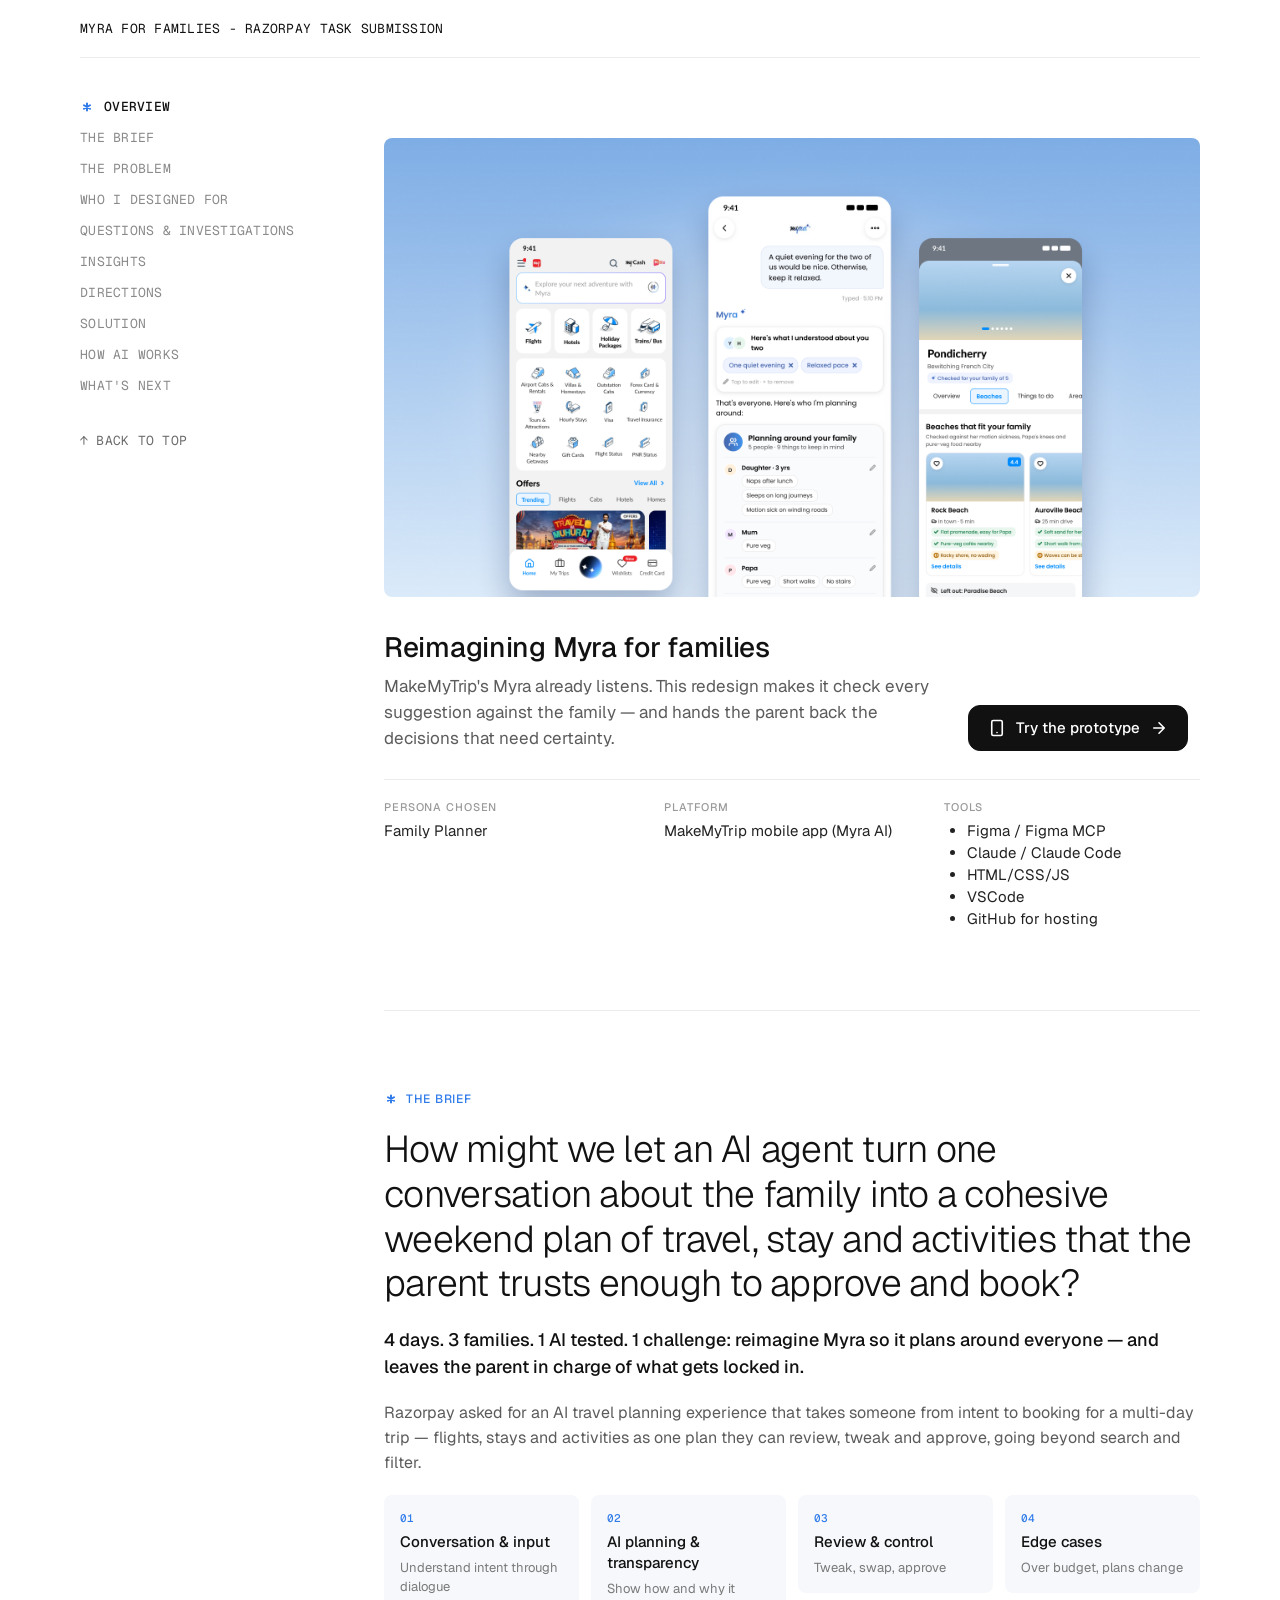
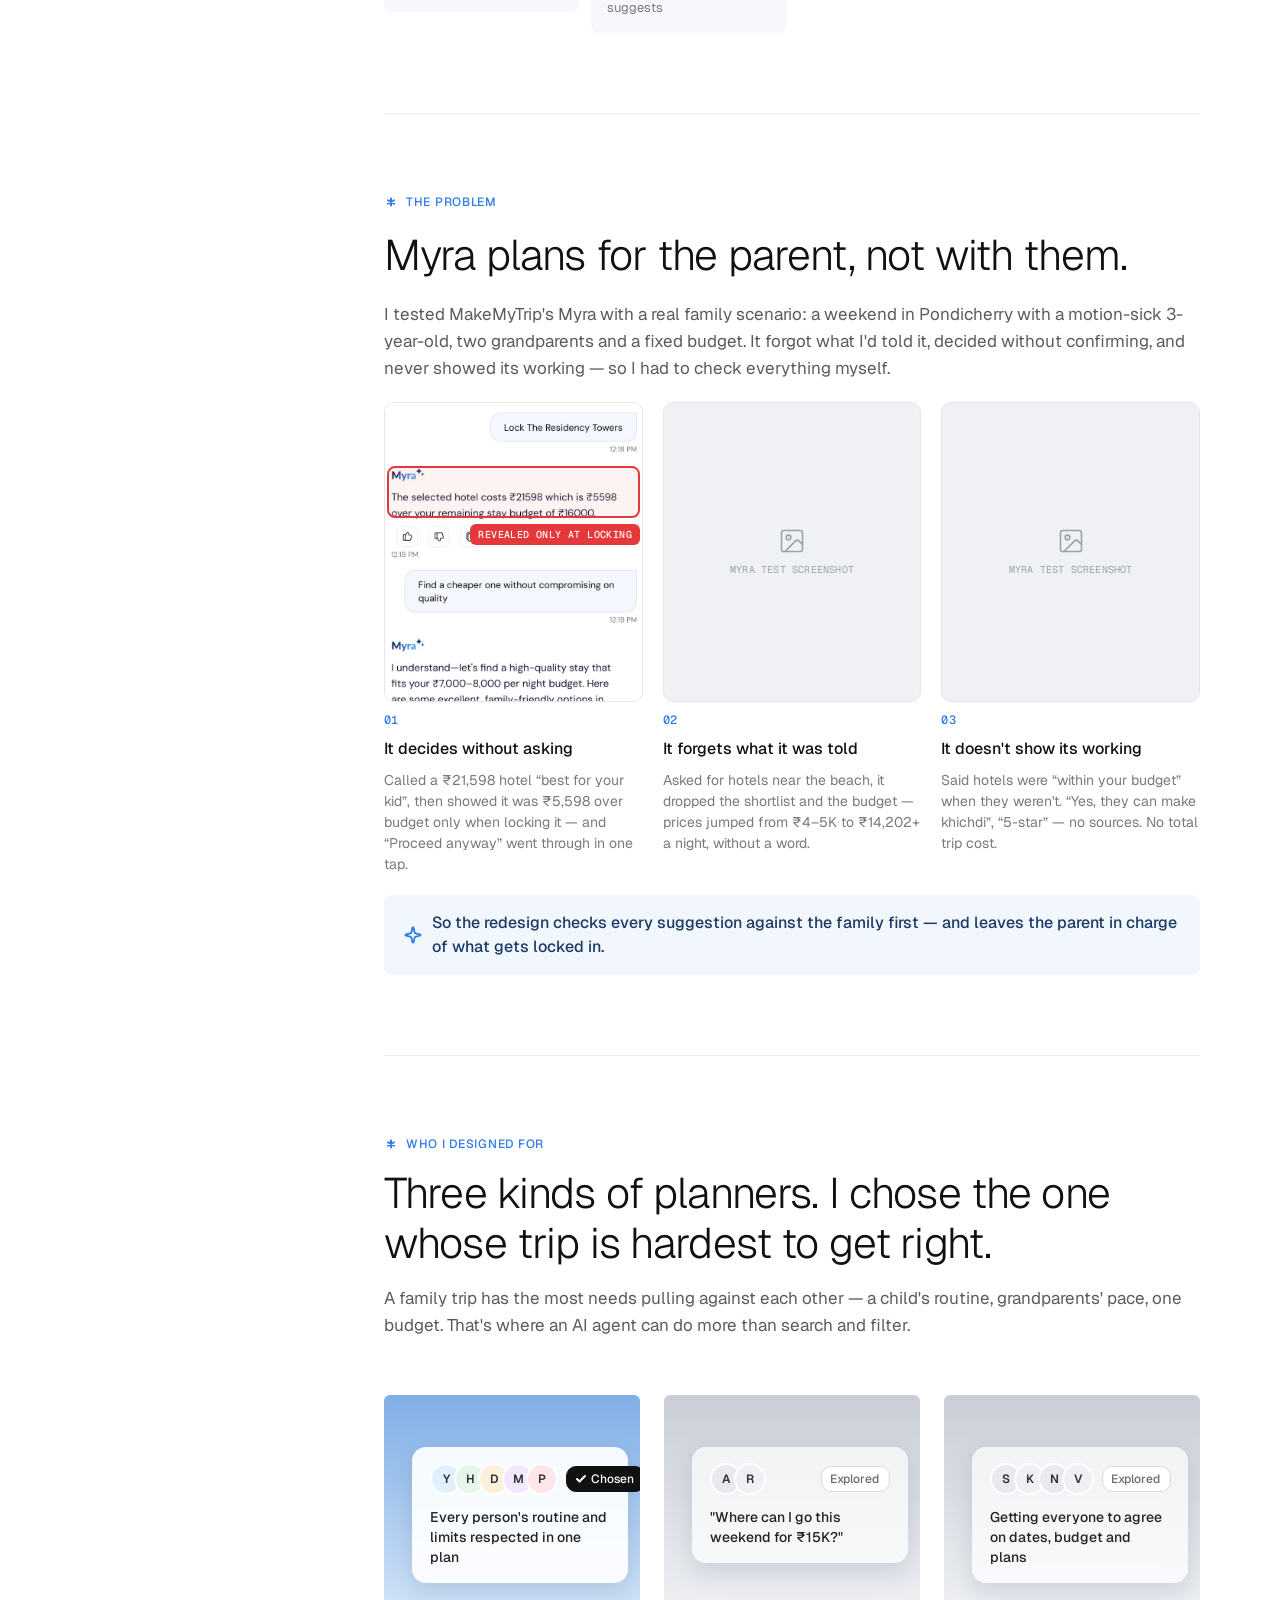
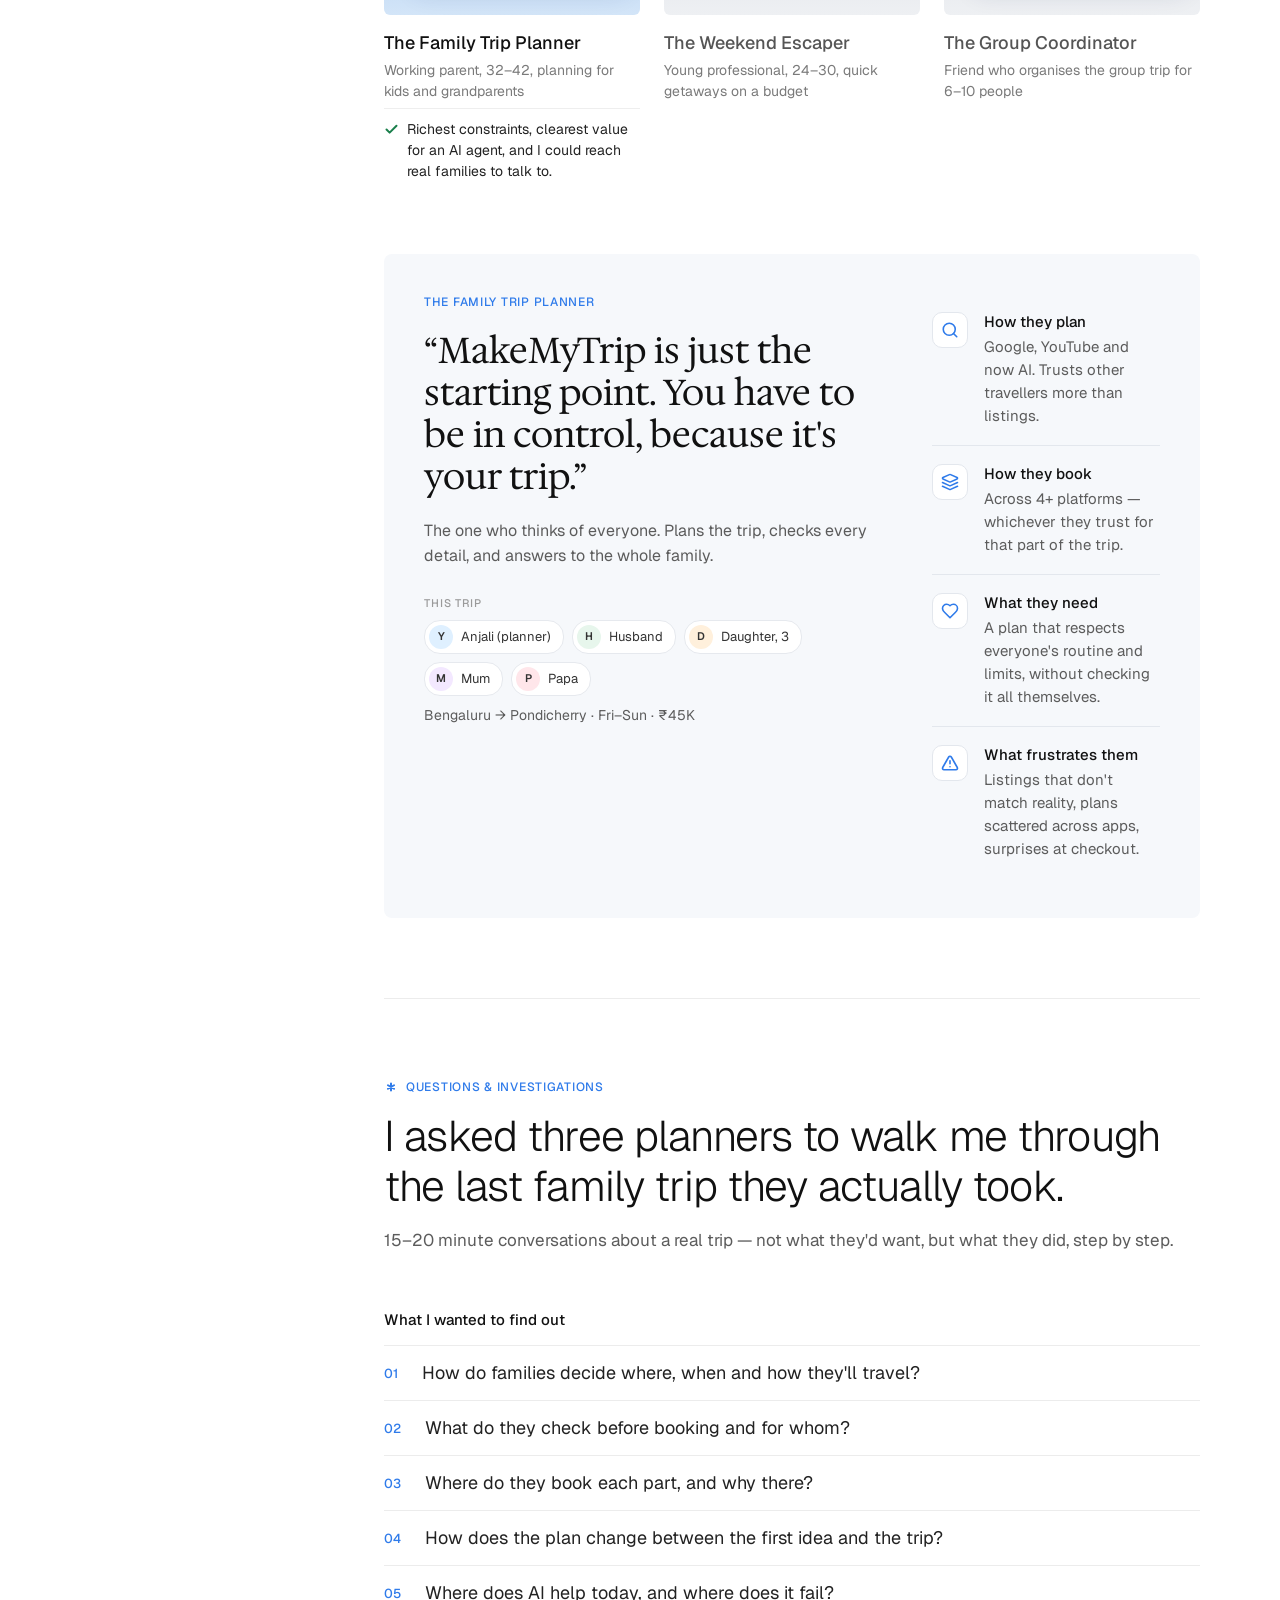
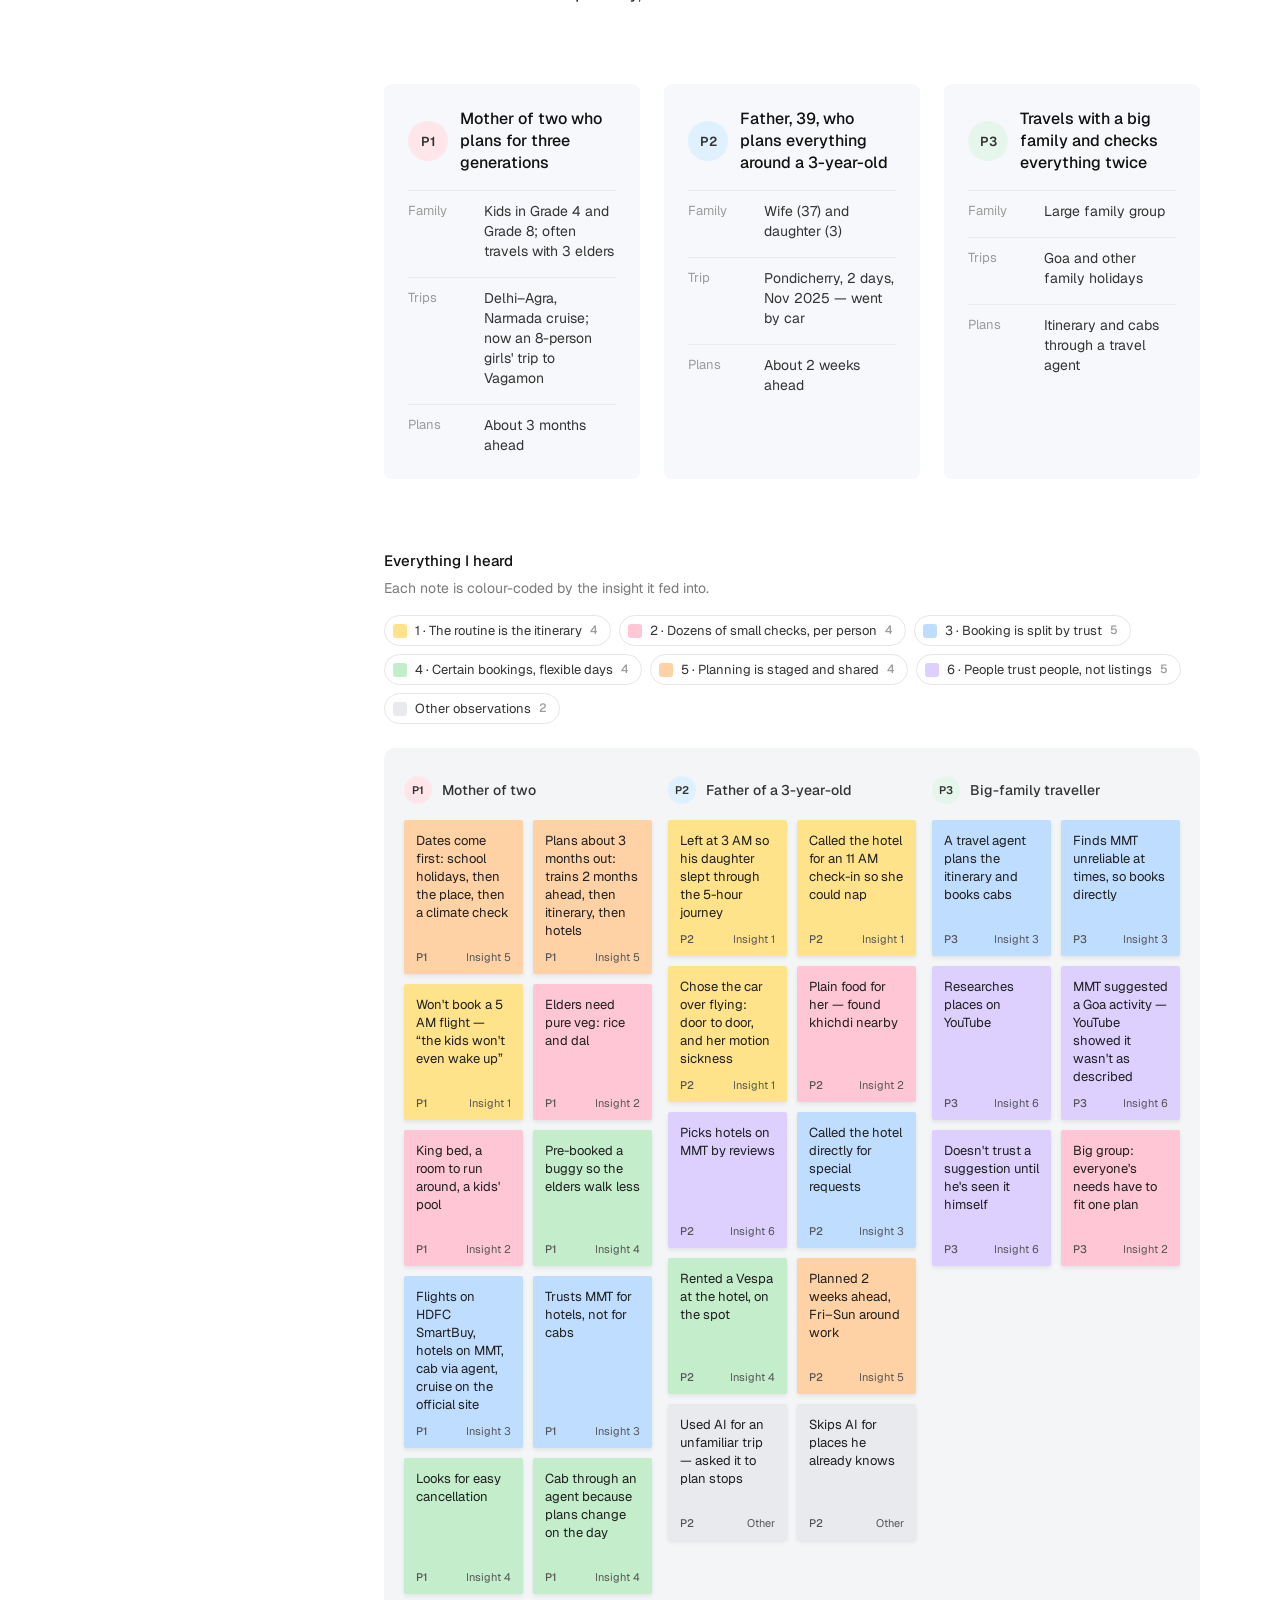
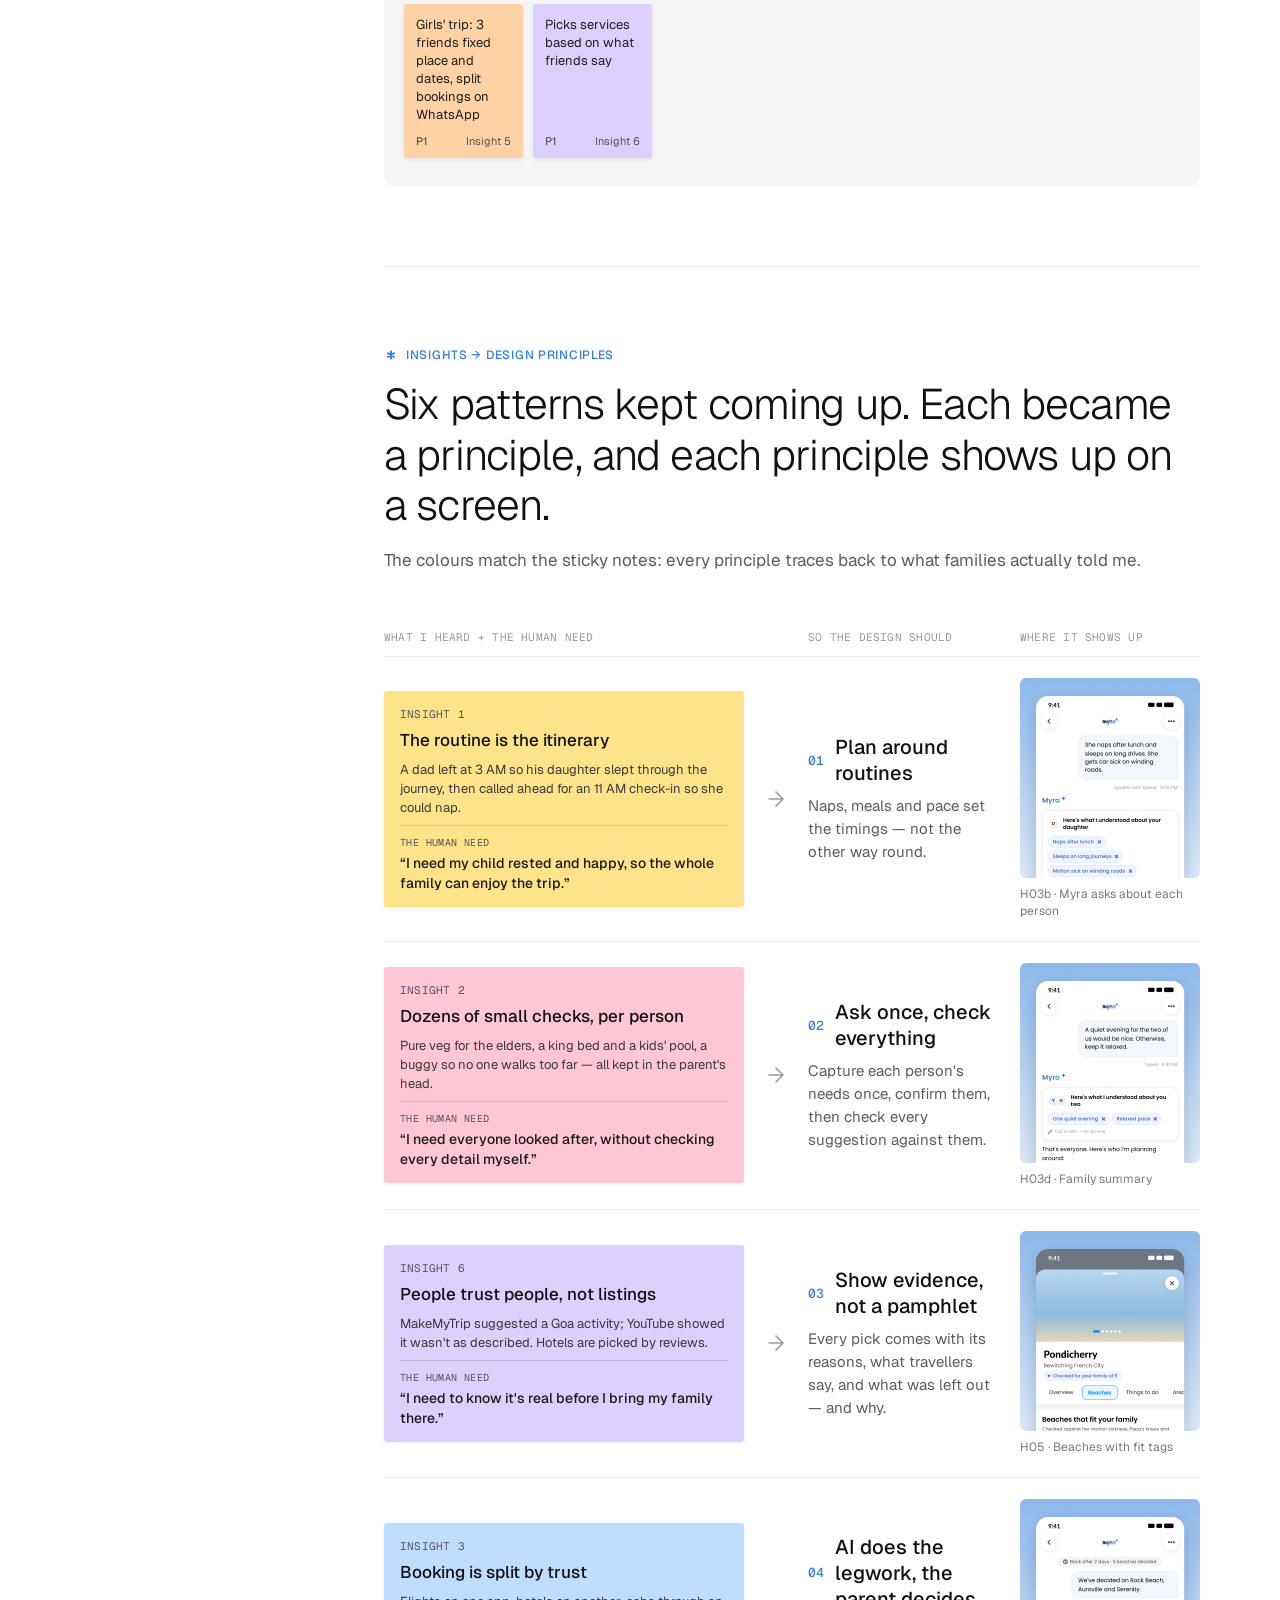
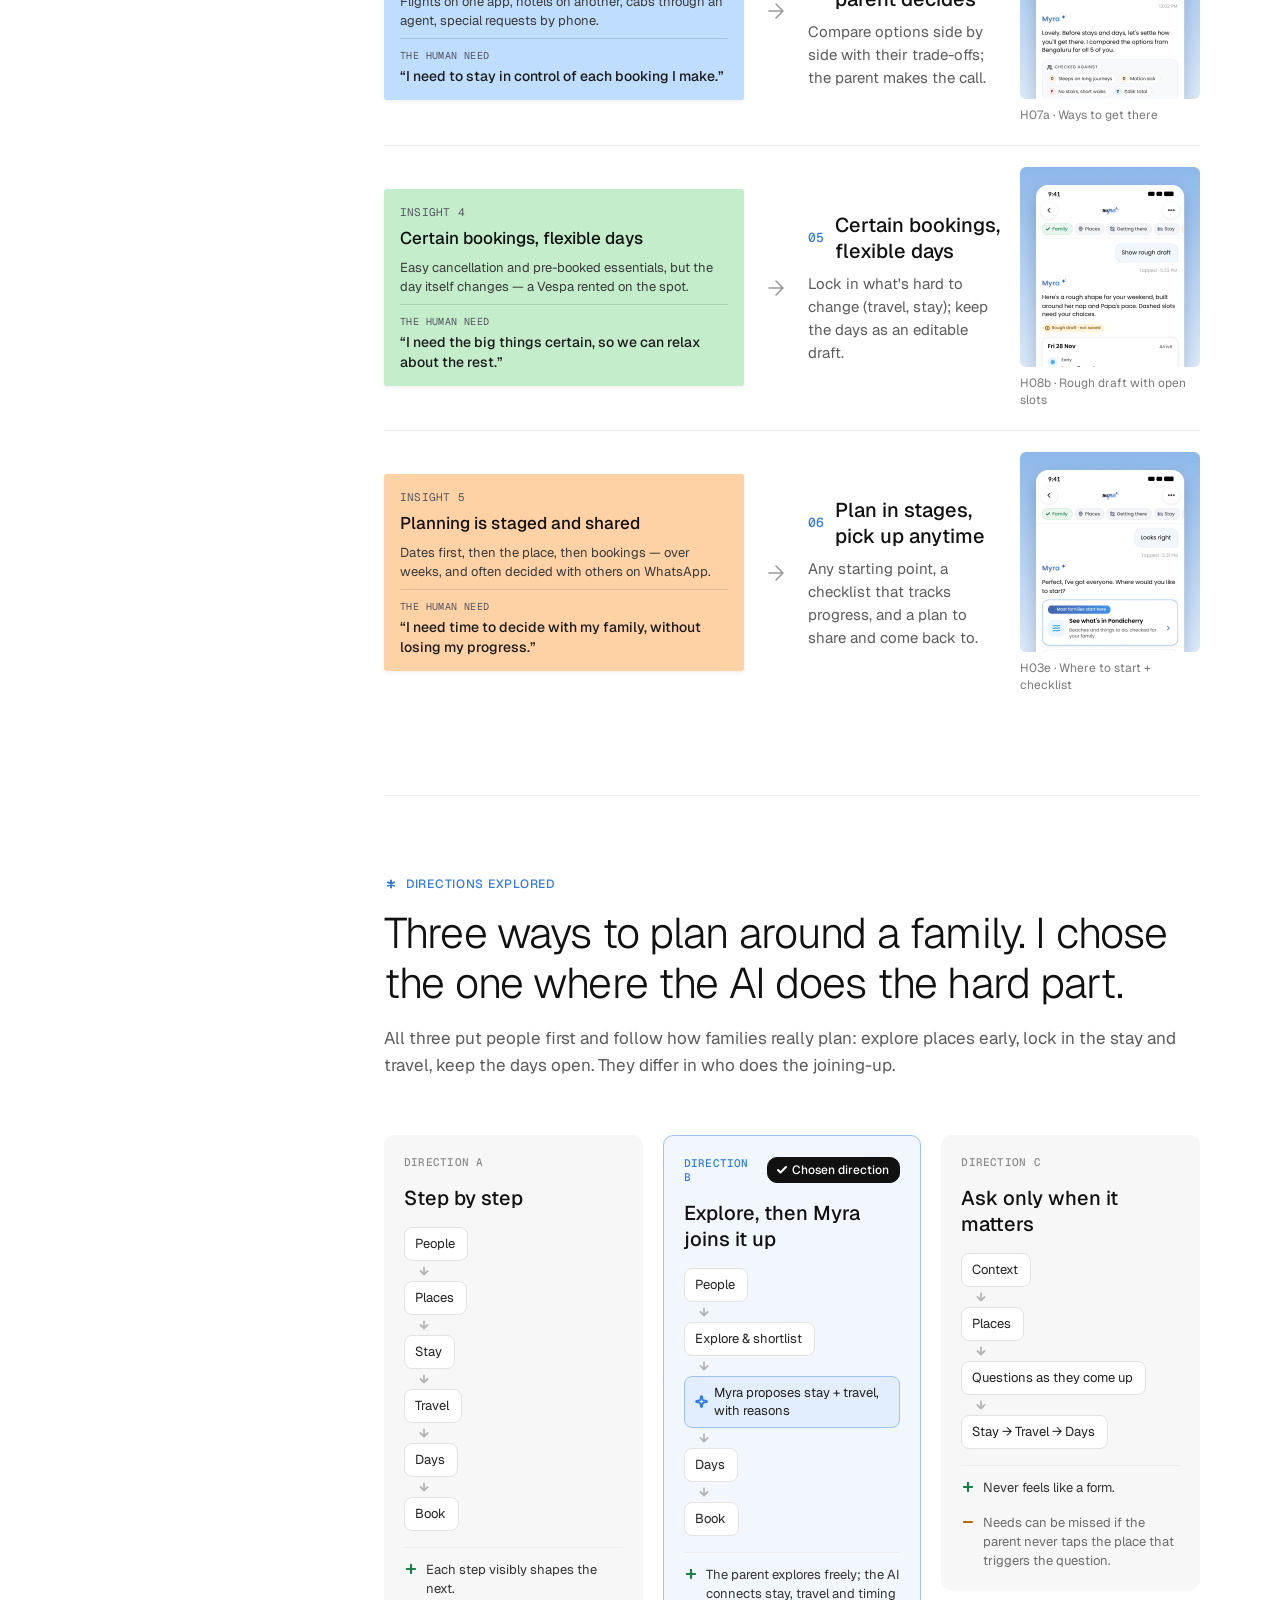
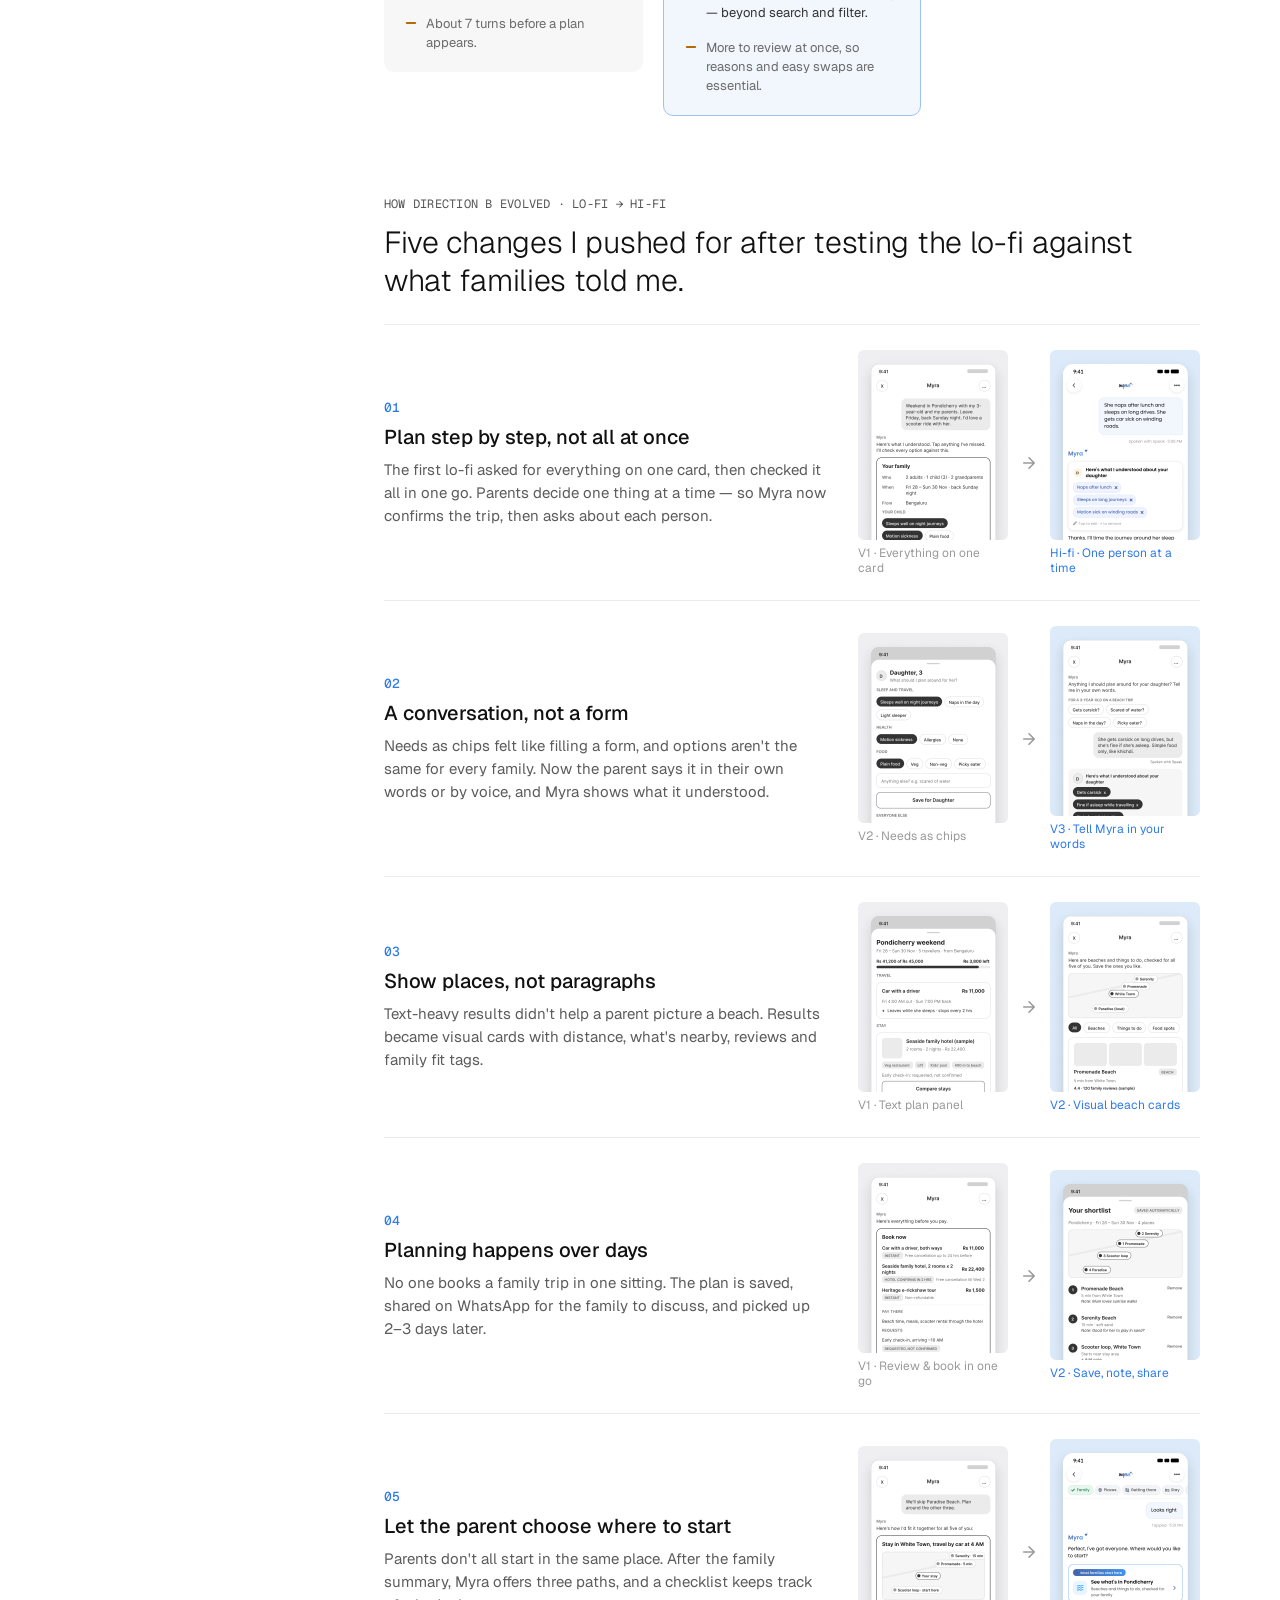
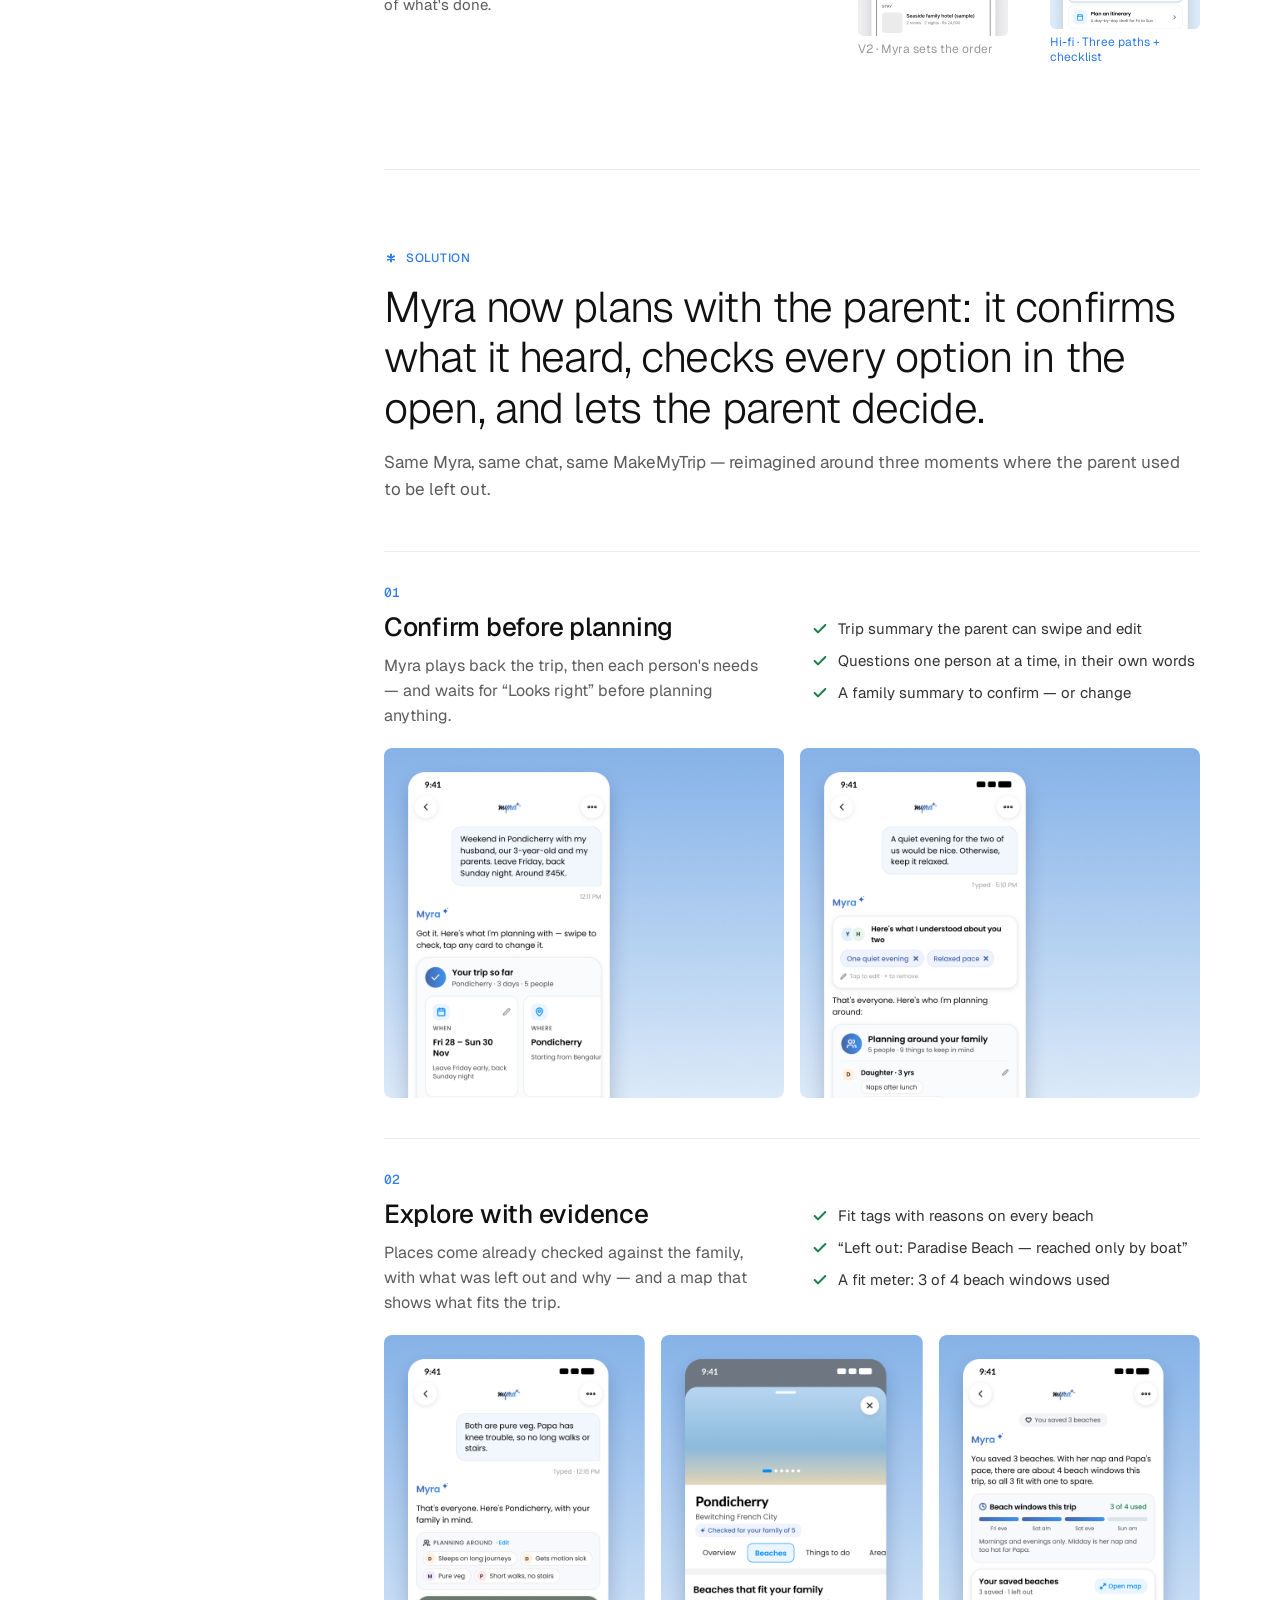
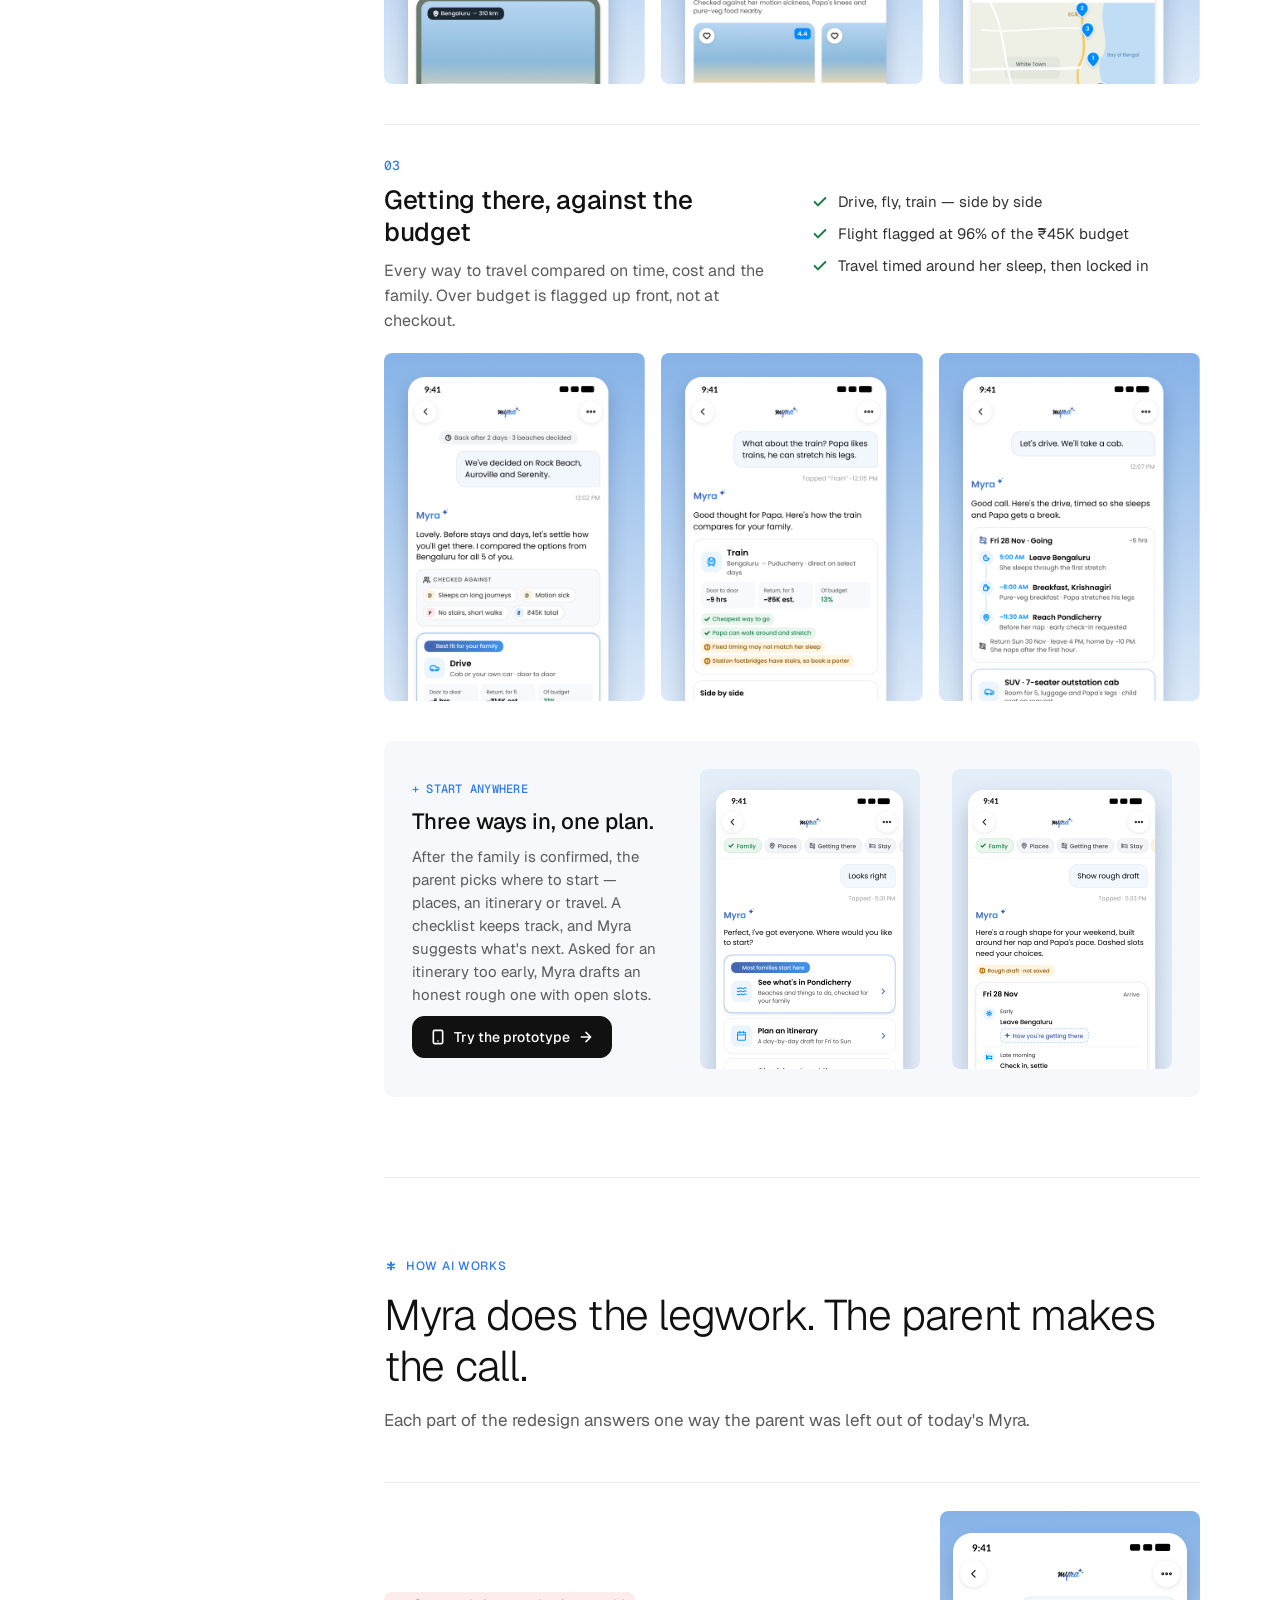
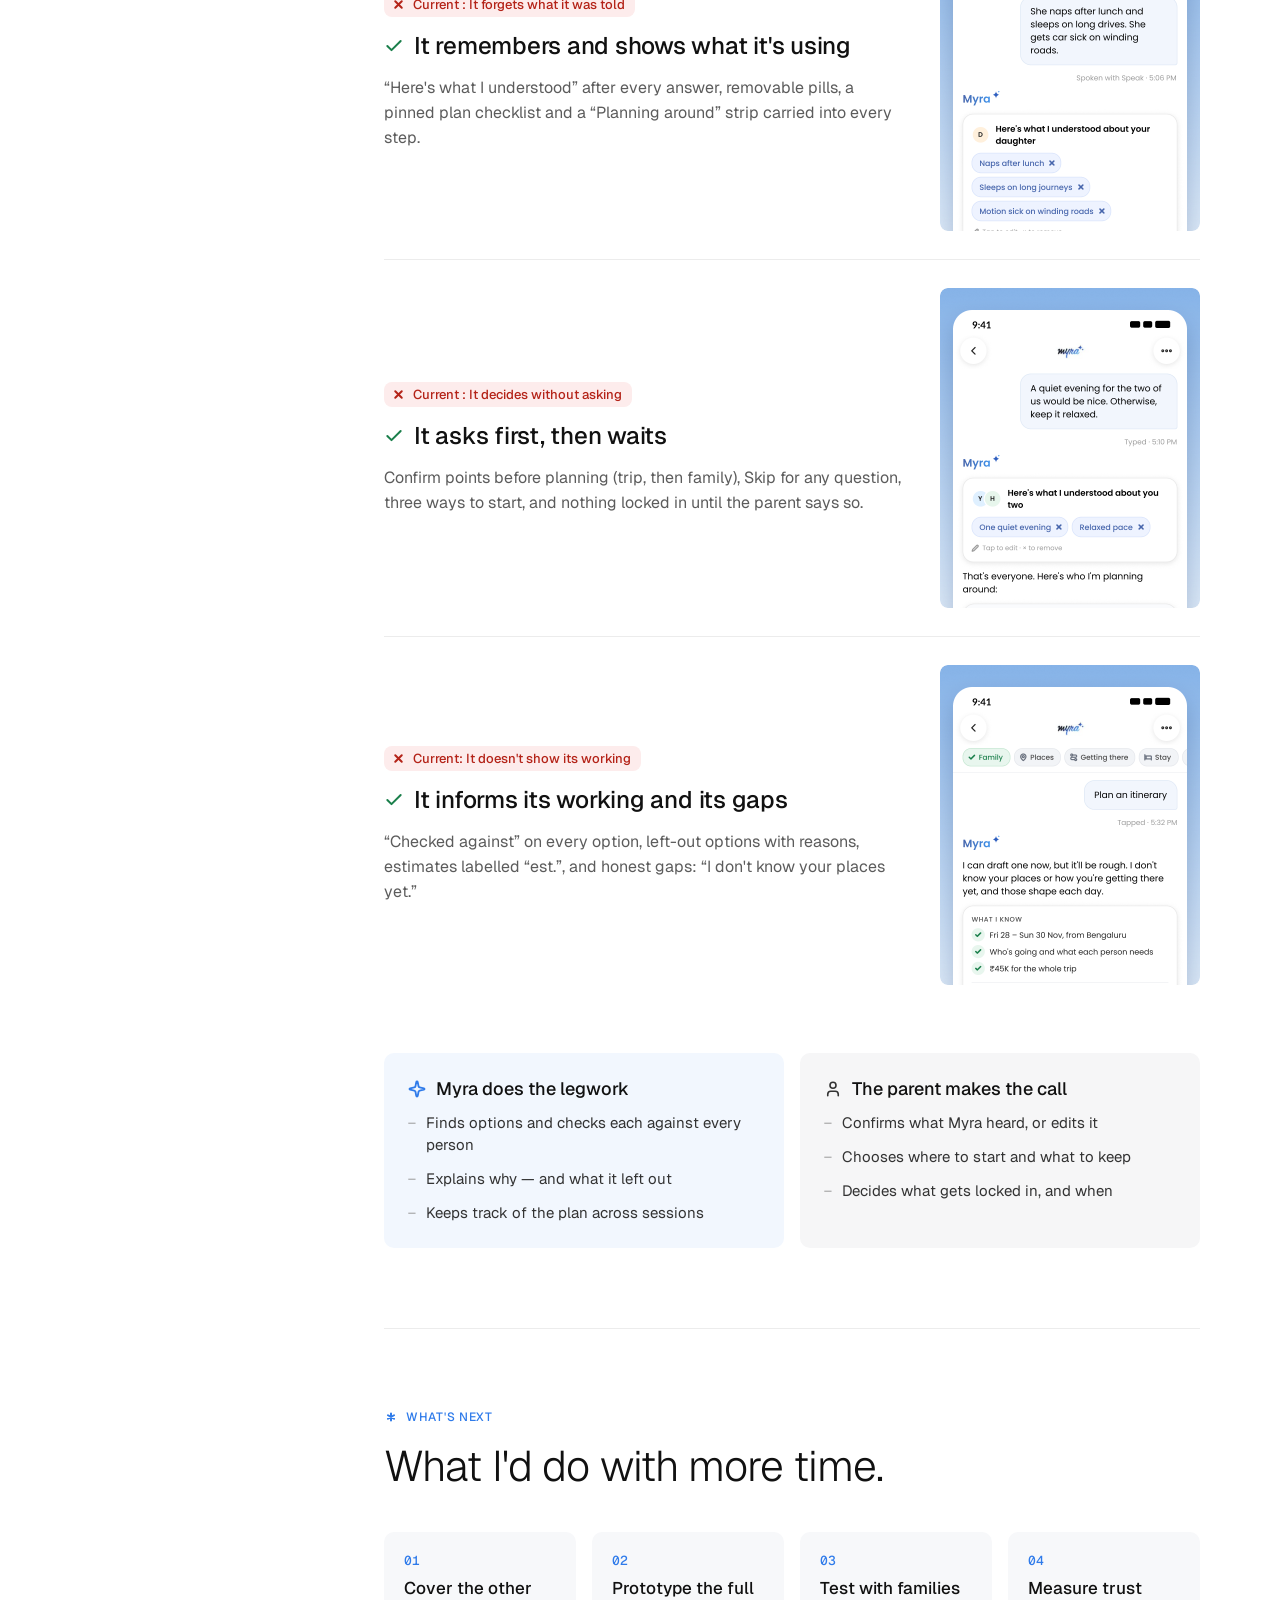
==== commit 7a17343b: "case study removal" ====
--- a/index.html
+++ b/index.html
@@ -8,7 +8,7 @@
   <link rel="icon" href="data:image/svg+xml,%3Csvg xmlns='http://www.w3.org/2000/svg' viewBox='0 0 24 24'%3E%3Cpath d='M12 6v12M17.2 9 6.8 15M6.8 9l10.4 6' stroke='%232F7BEA' stroke-width='3' stroke-linecap='round'/%3E%3C/svg%3E">
   <link rel="preconnect" href="https://fonts.googleapis.com">
   <link rel="preconnect" href="https://fonts.gstatic.com" crossorigin>
-  <link rel="stylesheet" href="https://fonts.googleapis.com/css2?family=Geist:wght@300;400;500;600&family=Geist+Mono:wght@400;500&family=Hedvig+Letters+Serif&display=swap">
+  <link rel="stylesheet" href="https://fonts.googleapis.com/css2?family=Geist:wght@300;400;500;600&family=Geist+Mono:wght@400;500&family=Hedvig+Letters+Serif&family=Instrument+Serif:ital@1&display=swap">
   <link rel="stylesheet" href="docs/case-study.css">
   <script>document.documentElement.classList.add("js");</script>
   <script type="module" src="docs/case-study.js"></script>
@@ -17,6 +17,7 @@
   <!-- Icon sprite (Lucide-style strokes; colour = currentColor). -->
   <svg class="sprite" aria-hidden="true" focusable="false">
     <symbol id="i-asterisk" viewBox="0 0 24 24"><path d="M12 6v12M17.196 9 6.804 15M6.804 9l10.392 6" fill="none" stroke="currentColor" stroke-width="2" stroke-linecap="round" vector-effect="non-scaling-stroke"/></symbol>
+    <symbol id="i-user" viewBox="0 0 24 24"><g fill="none" stroke="currentColor" stroke-width="1.6" stroke-linecap="round" stroke-linejoin="round"><path d="M19 21v-2a4 4 0 0 0-4-4H9a4 4 0 0 0-4 4v2" vector-effect="non-scaling-stroke"/><circle cx="12" cy="7" r="4" vector-effect="non-scaling-stroke"/></g></symbol>
     <symbol id="i-phone" viewBox="0 0 24 24"><g fill="none" stroke="currentColor" stroke-width="1.6" stroke-linecap="round" stroke-linejoin="round"><rect x="5" y="2" width="14" height="20" rx="2" vector-effect="non-scaling-stroke"/><path d="M12 18h.01" vector-effect="non-scaling-stroke"/></g></symbol>
     <symbol id="i-arrow-right" viewBox="0 0 24 24"><path d="M5 12h14M12 5l7 7-7 7" fill="none" stroke="currentColor" stroke-width="1.6" stroke-linecap="round" stroke-linejoin="round" vector-effect="non-scaling-stroke"/></symbol>
     <symbol id="i-users" viewBox="0 0 24 24"><g fill="none" stroke="currentColor" stroke-width="1.6" stroke-linecap="round" stroke-linejoin="round"><path d="M16 21v-2a4 4 0 0 0-4-4H6a4 4 0 0 0-4 4v2M22 21v-2a4 4 0 0 0-3-3.87M16 3.13a4 4 0 0 1 0 7.75" vector-effect="non-scaling-stroke"/><circle cx="9" cy="7" r="4" vector-effect="non-scaling-stroke"/></g></symbol>
@@ -60,9 +61,6 @@
         <li><a class="toc__link" href="#directions"><svg class="toc__star" aria-hidden="true"><use href="#i-asterisk"/></svg><span class="toc__label">Directions</span></a></li>
         <li><a class="toc__link" href="#solution"><svg class="toc__star" aria-hidden="true"><use href="#i-asterisk"/></svg><span class="toc__label">Solution</span></a></li>
         <li><a class="toc__link" href="#how-ai-works"><svg class="toc__star" aria-hidden="true"><use href="#i-asterisk"/></svg><span class="toc__label">How AI works</span></a></li>
-        <li><a class="toc__link" href="#states"><svg class="toc__star" aria-hidden="true"><use href="#i-asterisk"/></svg><span class="toc__label">States &amp; edge cases</span></a></li>
-        <li><a class="toc__link" href="#ai-in-process"><svg class="toc__star" aria-hidden="true"><use href="#i-asterisk"/></svg><span class="toc__label">AI in my process</span></a></li>
-        <li><a class="toc__link" href="#decisions"><svg class="toc__star" aria-hidden="true"><use href="#i-asterisk"/></svg><span class="toc__label">Decisions &amp; tradeoffs</span></a></li>
         <li><a class="toc__link" href="#whats-next"><svg class="toc__star" aria-hidden="true"><use href="#i-asterisk"/></svg><span class="toc__label">What's next</span></a></li>
       </ol>
       <a class="toc__top" href="#top"><span aria-hidden="true">↑</span> Back to top</a>
@@ -332,25 +330,103 @@
           </div>
         </div>
       </section>
-      <section class="section section--soon reveal" id="how-ai-works" aria-labelledby="how-ai-title">
-        <h2 class="eyebrow" id="how-ai-title"><svg class="eyebrow__star" aria-hidden="true"><use href="#i-asterisk"/></svg>How AI works</h2>
-        <p class="soon">Coming soon — what Myra does, and how the parent stays in control.</p>
-      </section>
-      <section class="section section--soon reveal" id="states" aria-labelledby="states-title">
-        <h2 class="eyebrow" id="states-title"><svg class="eyebrow__star" aria-hidden="true"><use href="#i-asterisk"/></svg>States &amp; edge cases</h2>
-        <p class="soon">Coming soon — loading, empty, error, over budget and over capacity.</p>
-      </section>
-      <section class="section section--soon reveal" id="ai-in-process" aria-labelledby="ai-process-title">
-        <h2 class="eyebrow" id="ai-process-title"><svg class="eyebrow__star" aria-hidden="true"><use href="#i-asterisk"/></svg>AI in my process</h2>
-        <p class="soon">Coming soon — where AI helped, and what I accepted, changed or rejected.</p>
-      </section>
-      <section class="section section--soon reveal" id="decisions" aria-labelledby="decisions-title">
-        <h2 class="eyebrow" id="decisions-title"><svg class="eyebrow__star" aria-hidden="true"><use href="#i-asterisk"/></svg>Decisions &amp; tradeoffs</h2>
-        <p class="soon">Coming soon — the key calls and what they cost.</p>
-      </section>
-      <section class="section section--soon reveal" id="whats-next" aria-labelledby="next-title">
-        <h2 class="eyebrow" id="next-title"><svg class="eyebrow__star" aria-hidden="true"><use href="#i-asterisk"/></svg>What's next</h2>
-        <p class="soon">Coming soon — what I'd do with more time.</p>
+      <!-- 7 · How AI works (Figma 86:1904) -->
+      <section class="section reveal" id="how-ai-works" aria-labelledby="how-ai-title">
+        <header class="section__head section__head--tight">
+          <p class="eyebrow"><svg class="eyebrow__star" aria-hidden="true"><use href="#i-asterisk"/></svg>How AI works</p>
+          <h2 class="section__title" id="how-ai-title">Myra does the legwork. The parent makes the call.</h2>
+          <p class="section__lede">Each part of the redesign answers one way the parent was left out of today's Myra.</p>
+        </header>
+
+        <ol class="fixes" data-stagger>
+          <li class="fix" style="--i:0">
+            <div class="fix__text">
+              <p class="fix__was"><svg class="icon-13" aria-hidden="true"><use href="#i-x"/></svg>Current : It forgets what it was told</p>
+              <h3 class="fix__title"><svg class="icon-20" aria-hidden="true"><use href="#i-check"/></svg>It remembers and shows what it's using</h3>
+              <p class="fix__desc">“Here's what I understood” after every answer, removable pills, a pinned plan checklist and a “Planning around” strip carried into every step.</p>
+            </div>
+            <img class="fix__visual" src="docs/assets/how-ai/remembers.png" width="520" height="640" loading="lazy" decoding="async"
+                 alt="Myra chat: after the parent describes their daughter, Myra shows what it understood as removable pills — naps after lunch, sleeps on long journeys, motion sick on winding roads — then asks about the grandparents.">
+          </li>
+          <li class="fix" style="--i:1">
+            <div class="fix__text">
+              <p class="fix__was"><svg class="icon-13" aria-hidden="true"><use href="#i-x"/></svg>Current : It decides without asking</p>
+              <h3 class="fix__title"><svg class="icon-20" aria-hidden="true"><use href="#i-check"/></svg>It asks first, then waits</h3>
+              <p class="fix__desc">Confirm points before planning (trip, then family), Skip for any question, three ways to start, and nothing locked in until the parent says so.</p>
+            </div>
+            <img class="fix__visual" src="docs/assets/how-ai/asks-first.png" width="520" height="640" loading="lazy" decoding="async"
+                 alt="Myra's family summary: 5 people and 9 things to keep in mind, with “Does this cover everyone?” and the choices Looks right or Change something.">
+          </li>
+          <li class="fix" style="--i:2">
+            <div class="fix__text">
+              <p class="fix__was"><svg class="icon-13" aria-hidden="true"><use href="#i-x"/></svg>Current: It doesn't show its working</p>
+              <h3 class="fix__title"><svg class="icon-20" aria-hidden="true"><use href="#i-check"/></svg>It informs its working and its gaps</h3>
+              <p class="fix__desc">“Checked against” on every option, left-out options with reasons, estimates labelled “est.”, and honest gaps: “I don't know your places yet.”</p>
+            </div>
+            <img class="fix__visual" src="docs/assets/how-ai/shows-working.png" width="520" height="640" loading="lazy" decoding="async"
+                 alt="Asked for an itinerary early, Myra lists what it knows — dates, who's going, the ₹45K budget — and what's still missing: places, how you're getting there, where you're staying.">
+          </li>
+        </ol>
+
+        <div class="roles" data-stagger>
+          <div class="role role--myra" style="--i:0">
+            <h3 class="role__title"><svg class="icon-18" aria-hidden="true"><use href="#i-spark"/></svg>Myra does the legwork</h3>
+            <ul class="role__list">
+              <li>Finds options and checks each against every person</li>
+              <li>Explains why — and what it left out</li>
+              <li>Keeps track of the plan across sessions</li>
+            </ul>
+          </div>
+          <div class="role role--parent" style="--i:1">
+            <h3 class="role__title"><svg class="icon-18" aria-hidden="true"><use href="#i-user"/></svg>The parent makes the call</h3>
+            <ul class="role__list">
+              <li>Confirms what Myra heard, or edits it</li>
+              <li>Chooses where to start and what to keep</li>
+              <li>Decides what gets locked in, and when</li>
+            </ul>
+          </div>
+        </div>
+      </section>
+
+      <!-- 8 · What's next (Figma 87:980) -->
+      <section class="section reveal" id="whats-next" aria-labelledby="next-title">
+        <header class="section__head section__head--next">
+          <p class="eyebrow"><svg class="eyebrow__star" aria-hidden="true"><use href="#i-asterisk"/></svg>What's next</p>
+          <h2 class="section__title" id="next-title">What I'd do with more time.</h2>
+        </header>
+
+        <ol class="next" data-stagger>
+          <li class="next__card" style="--i:0">
+            <span class="next__num">01</span>
+            <h3 class="next__title">Cover the other edge cases</h3>
+            <p class="next__text">Only over budget is prototyped. Next: too many beaches, nothing saved, prices that don't load, and a family member's needs changing mid-plan.</p>
+          </li>
+          <li class="next__card" style="--i:1">
+            <span class="next__num">02</span>
+            <h3 class="next__title">Prototype the full booking</h3>
+            <p class="next__text">Book hotel and cab in one flow: one total, clear cancellation, what happens if one booking fails, and a plan to share with the family.</p>
+          </li>
+          <li class="next__card" style="--i:2">
+            <span class="next__num">03</span>
+            <h3 class="next__title">Test with families</h3>
+            <p class="next__text">Put the prototype in front of the three families I spoke to.</p>
+          </li>
+          <li class="next__card" style="--i:3">
+            <span class="next__num">04</span>
+            <h3 class="next__title">Measure trust</h3>
+            <p class="next__text">Fewer exits to YouTube and hotel sites; fewer over-budget surprises.</p>
+          </li>
+        </ol>
+
+        <footer class="closing">
+          <blockquote class="closing__quote"><p>“You have to be in control, because it's your trip.”</p></blockquote>
+          <p class="closing__line">This redesign keeps Myra doing the legwork — and gives that control back to the parent.</p>
+          <a class="btn closing__btn" href="prototype/">
+            Try the prototype
+            <svg class="icon-18" aria-hidden="true"><use href="#i-arrow-right"/></svg>
+          </a>
+          <p class="closing__thanks">Thank you · Prerna · Razorpay × NID · Nov 2026</p>
+        </footer>
       </section>
     </main>
   </div>
--- a/docs/case-study.css
+++ b/docs/case-study.css
@@ -60,8 +60,10 @@
   overflow: hidden; clip: rect(0 0 0 0); white-space: nowrap; border: 0;
 }
 
-.icon-12, .icon-14, .icon-15, .icon-16, .icon-18, .icon-24, .icon-28 { flex: none; display: block; }
+.icon-12, .icon-13, .icon-14, .icon-15, .icon-16, .icon-18, .icon-20, .icon-24, .icon-28 { flex: none; display: block; }
 .icon-12 { width: 12px; height: 12px; }
+.icon-13 { width: 13px; height: 13px; }
+.icon-20 { width: 20px; height: 20px; }
 .icon-14 { width: 14px; height: 14px; }
 .icon-15 { width: 15px; height: 15px; }
 .icon-16 { width: 16px; height: 16px; }
@@ -524,9 +526,58 @@
 .start__shots img { width: 220px; height: auto; border-radius: 8px; }
 .btn--sm { gap: 8px; padding: 11px 17px; font-size: 14px; line-height: 18px; }
 
-/* ── 6–12 · Coming soon ──────────────────────────────────── */
-.section--soon .eyebrow { margin: 0; }
-.soon { margin-top: 12px; font-size: 15px; line-height: 23px; color: var(--faint); }
+/* ── 7 · How AI works (Figma 86:1904) ────────────────────── */
+.section__head--tight { margin-bottom: 48px; }
+.fixes { margin: 0; padding: 0; list-style: none; }
+.fix { display: flex; align-items: center; gap: 32px; padding: 28px 0; border-top: 1px solid var(--line); }
+.fix__text { flex: 1 1 0; min-width: 0; display: flex; flex-direction: column; align-items: flex-start; gap: 14px; }
+.fix__was {
+  display: inline-flex; align-items: center; gap: 8px;
+  padding: 4px 10px 4px 8px; border-radius: 8px; background: #fdecec;
+  font: 500 13px/normal var(--font); color: #b42318;
+}
+.fix__title {
+  display: flex; align-items: center; gap: 10px;
+  font-size: 24px; font-weight: 500; line-height: 30px; letter-spacing: -.01em; color: var(--ink);
+}
+.fix__title .icon-20 { color: var(--green); }
+.fix__desc { font-size: 16px; line-height: 25px; color: var(--body); }
+.fix__visual { flex: none; width: 260px; height: auto; border-radius: 8px; }
+
+.roles { display: flex; gap: 16px; margin-top: 40px; }
+.role { flex: 1 1 0; min-width: 0; display: flex; flex-direction: column; gap: 12px; padding: 24px; border-radius: 10px; }
+.role--myra { background: #f2f7fe; }
+.role--parent { background: #f6f6f7; }
+.role__title { display: flex; align-items: center; gap: 10px; font-size: 18px; font-weight: 500; line-height: normal; color: var(--ink); }
+.role--myra .role__title .icon-18 { color: var(--blue); }
+.role--parent .role__title .icon-18 { color: var(--ink-3); }
+.role__list { display: flex; flex-direction: column; gap: 12px; }
+.role__list li { display: flex; gap: 10px; font-size: 15px; line-height: 22px; color: var(--ink-3); }
+.role__list li::before { content: "—"; flex: none; font: 400 13px/22px var(--mono); letter-spacing: .02em; color: var(--faint); }
+
+/* ── 8 · What's next (Figma 87:980) ──────────────────────── */
+.section__head--next { margin-bottom: 40px; }
+.next { display: grid; grid-template-columns: repeat(4, minmax(0, 1fr)); gap: 16px; align-items: stretch; }
+.next__card { display: flex; flex-direction: column; gap: 8px; padding: 20px; border-radius: 10px; background: #f7f8fa; }
+.next__num { font: 500 13px/normal var(--mono); letter-spacing: .02em; color: var(--blue); }
+.next__title { font-size: 17px; font-weight: 500; line-height: 23px; color: var(--ink); }
+.next__text { font-size: 14px; line-height: 21px; color: var(--muted); }
+
+.closing {
+  display: flex; flex-direction: column; align-items: flex-start; gap: 20px;
+  margin-top: 96px; padding-top: 48px; border-top: 1px solid var(--line);
+}
+.closing__quote { margin: 0; font: italic 400 clamp(30px, 2vw + 12px, 40px)/1.15 "Instrument Serif", Georgia, serif; color: var(--ink); }
+.closing__line { font-size: 17px; line-height: 27px; color: var(--body); }
+.closing__btn { gap: 10px; }
+.closing__thanks { font: 400 11px/normal var(--mono); letter-spacing: .02em; text-transform: uppercase; color: var(--faint); }
+
+@media (max-width: 899.98px) {
+  .next { grid-template-columns: repeat(2, minmax(0, 1fr)); }
+}
+@media (max-width: 559.98px) {
+  .next { grid-template-columns: 1fr; }
+}
 
 /* ── Motion ──────────────────────────────────────────────── */
 @keyframes rise { from { opacity: 0; transform: translateY(12px); } }
@@ -539,12 +590,17 @@
 .js .evidence:not(.is-in) .ev, .js .evidence:not(.is-in) .ev__note { opacity: 0; }
 .evidence.is-in .ev { animation: rise 500ms var(--ease) backwards; animation-delay: calc(var(--i, 0) * 60ms); }
 .evidence.is-in .has-img .ev__note { animation: draw 300ms var(--ease) 350ms backwards; }
+/* How AI works / What's next: cards fade + rise in, 60ms apart ([data-stagger] children, --i) */
+.js [data-stagger]:not(.is-in) > * { opacity: 0; }
+[data-stagger].is-in > * { animation: rise 500ms var(--ease) backwards; animation-delay: calc(var(--i, 0) * 60ms); }
 
 @media (prefers-reduced-motion: reduce) {
   html { scroll-behavior: auto; }
   .js .reveal:not(.is-in), .js .board:not(.is-in) .note,
-  .js .evidence:not(.is-in) .ev, .js .evidence:not(.is-in) .ev__note { opacity: 1; }
-  .reveal.is-in, .board.is-in .note, .evidence.is-in .ev, .evidence.is-in .has-img .ev__note { animation: none; }
+  .js .evidence:not(.is-in) .ev, .js .evidence:not(.is-in) .ev__note,
+  .js [data-stagger]:not(.is-in) > * { opacity: 1; }
+  .reveal.is-in, .board.is-in .note, .evidence.is-in .ev, .evidence.is-in .has-img .ev__note,
+  [data-stagger].is-in > * { animation: none; }
   .toc__star, .toc__label, .toc__link, .note, .btn, .btn .icon-18, .tip, .cover__btn, .cover__play { transition: none; }
 }
 
@@ -591,6 +647,11 @@
 /* ── < 760px: single column ──────────────────────────────── */
 @media (max-width: 759.98px) {
   :root { --gutter: 16px; --section-pad: 56px; }
+  .fix { flex-direction: column; align-items: flex-start; gap: 20px; }
+  .fix__title { font-size: 21px; line-height: 27px; align-items: flex-start; }
+  .fix__title .icon-20 { margin-top: 3px; }
+  .roles { flex-direction: column; }
+  .closing { margin-top: 64px; padding-top: 40px; }
   .topbar__crumb { font-size: 12px; padding: 18px 0; gap: 8px; }
   .meta { grid-template-columns: 1fr; gap: 16px; }
   .personas, .participants, .directions, .evidence { grid-template-columns: 1fr; }
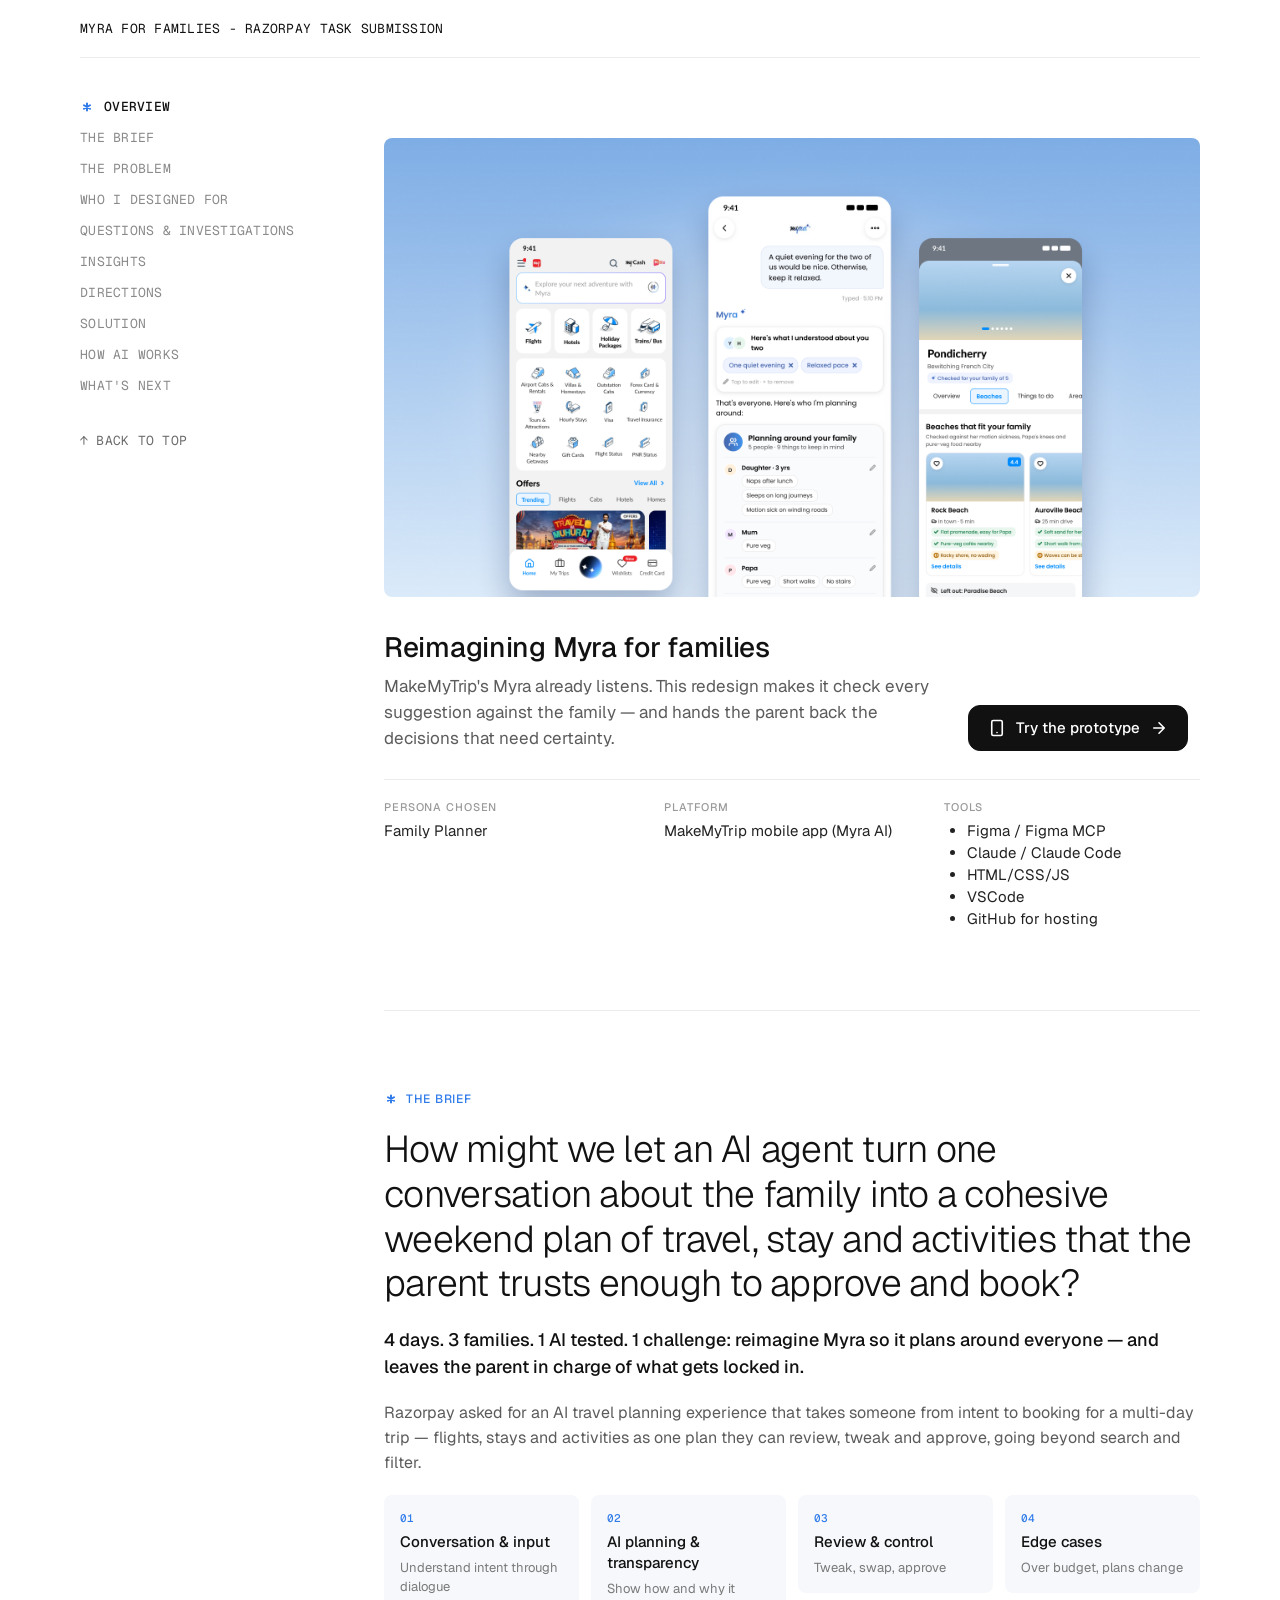
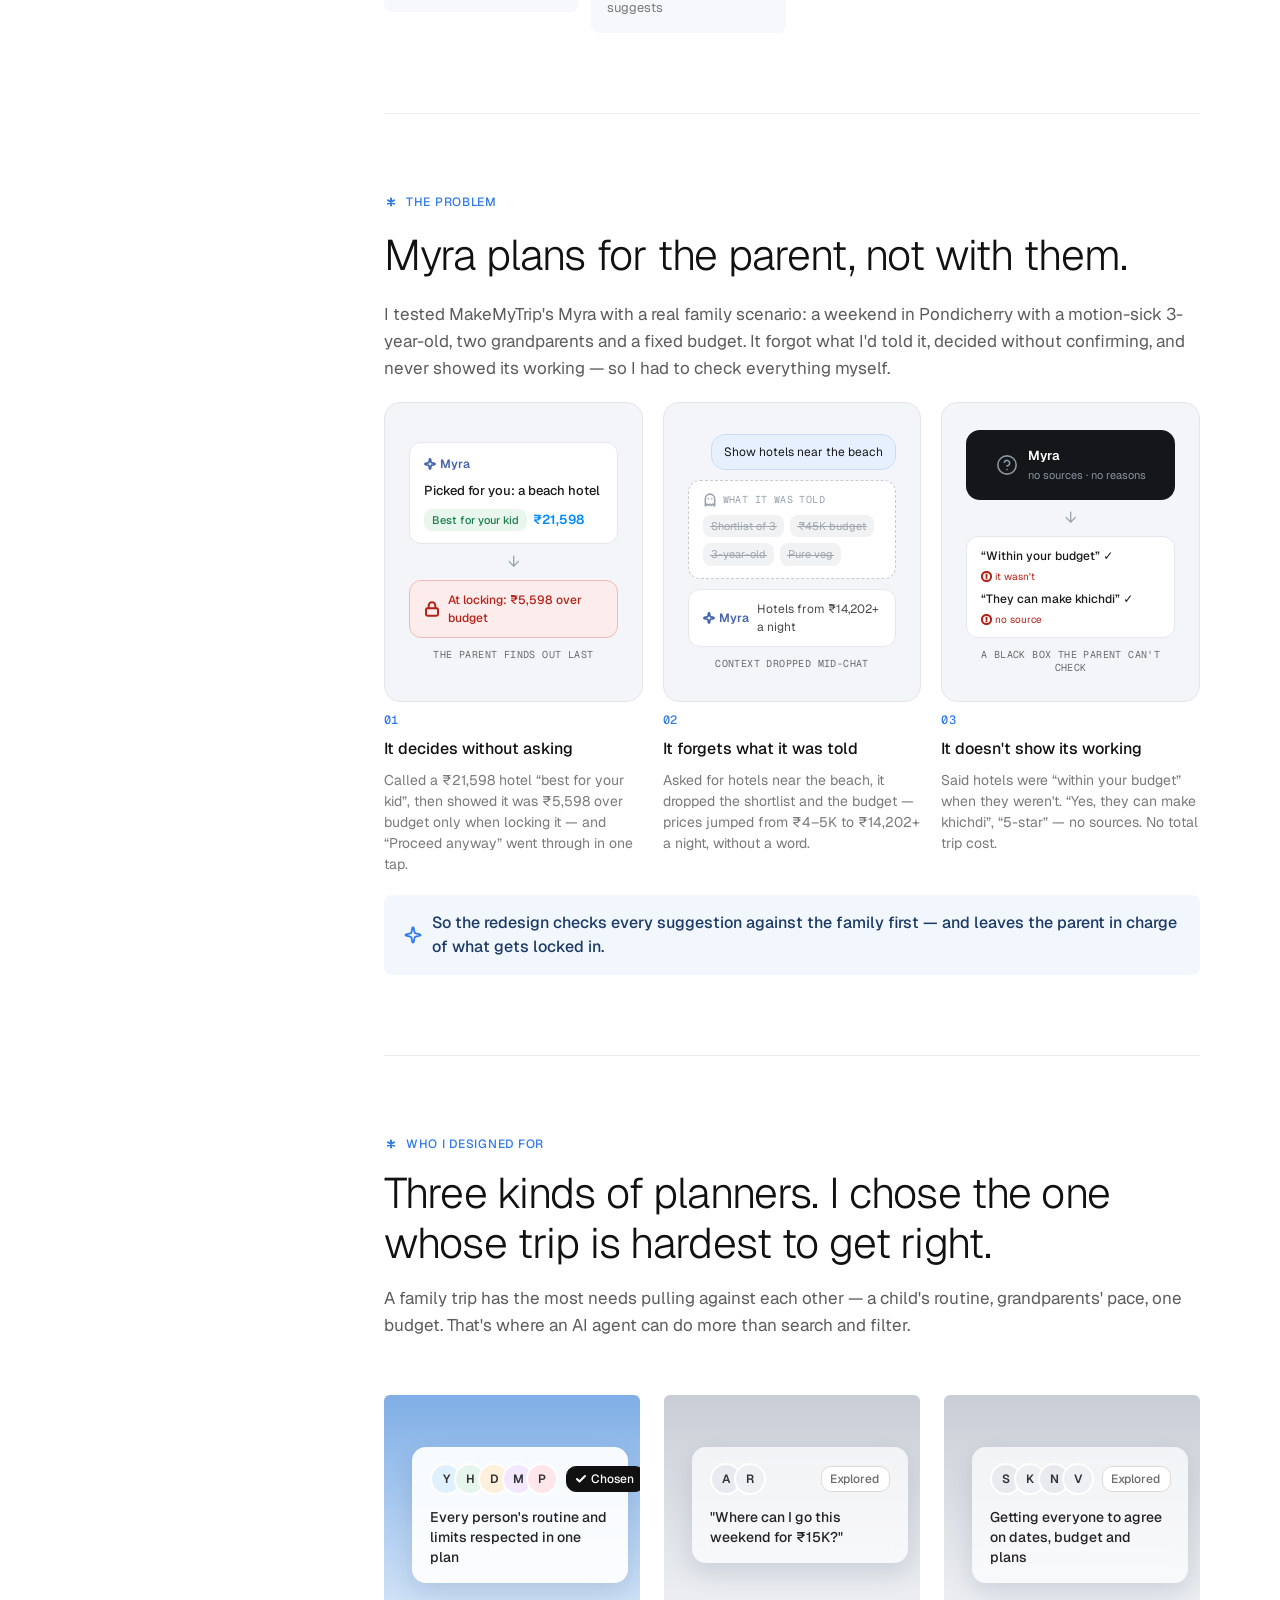
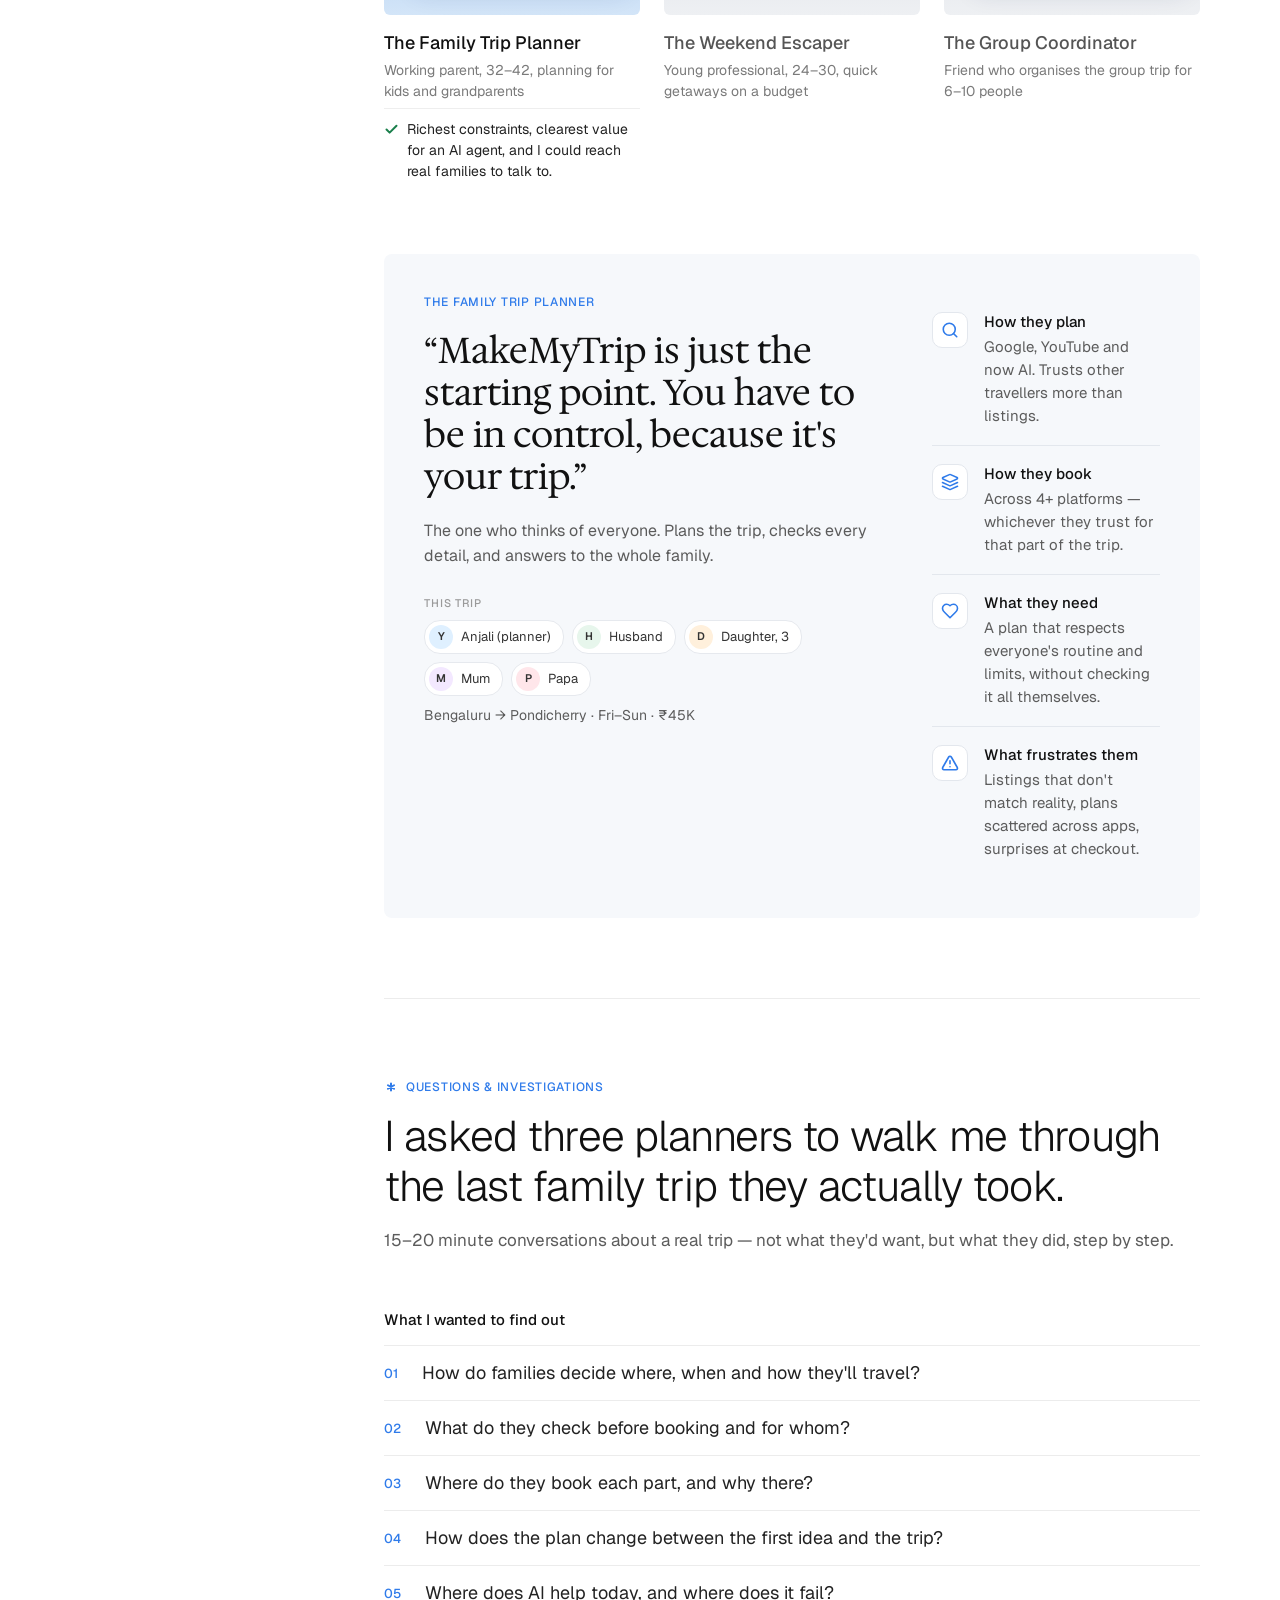
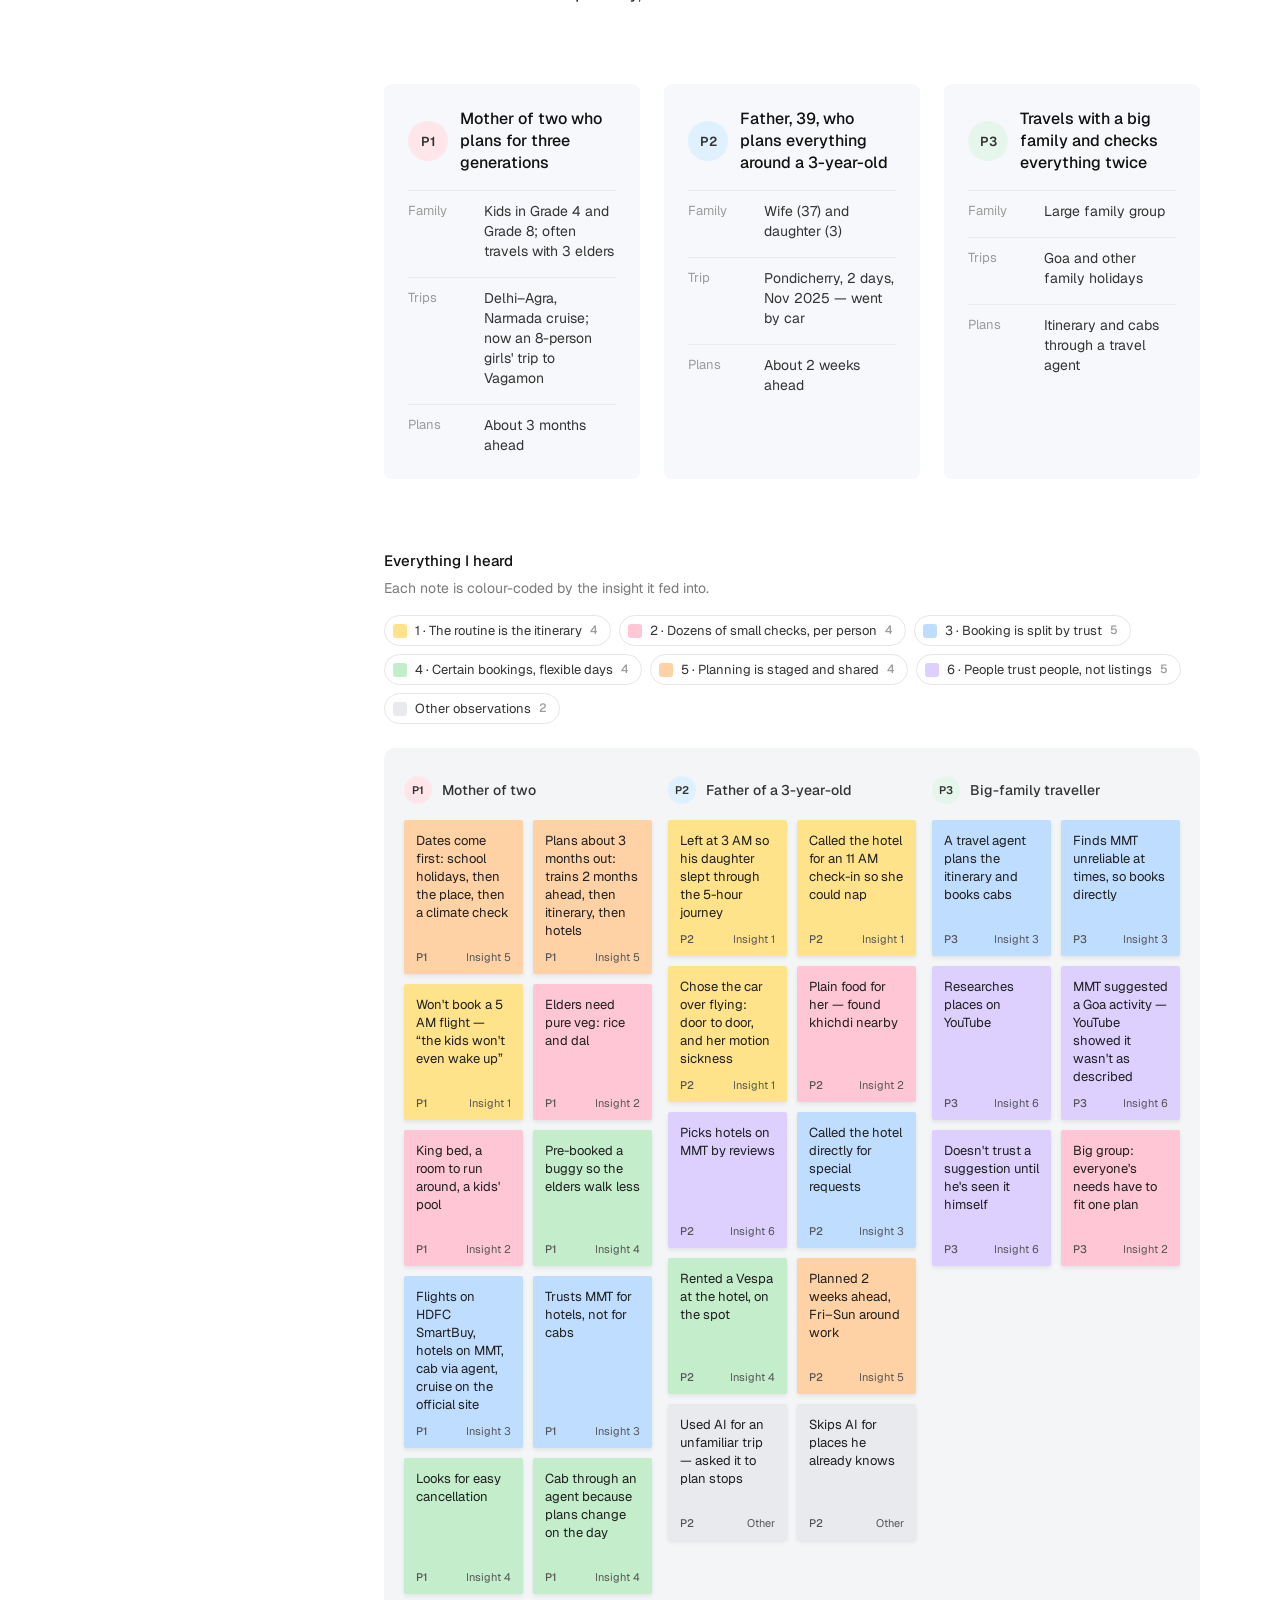
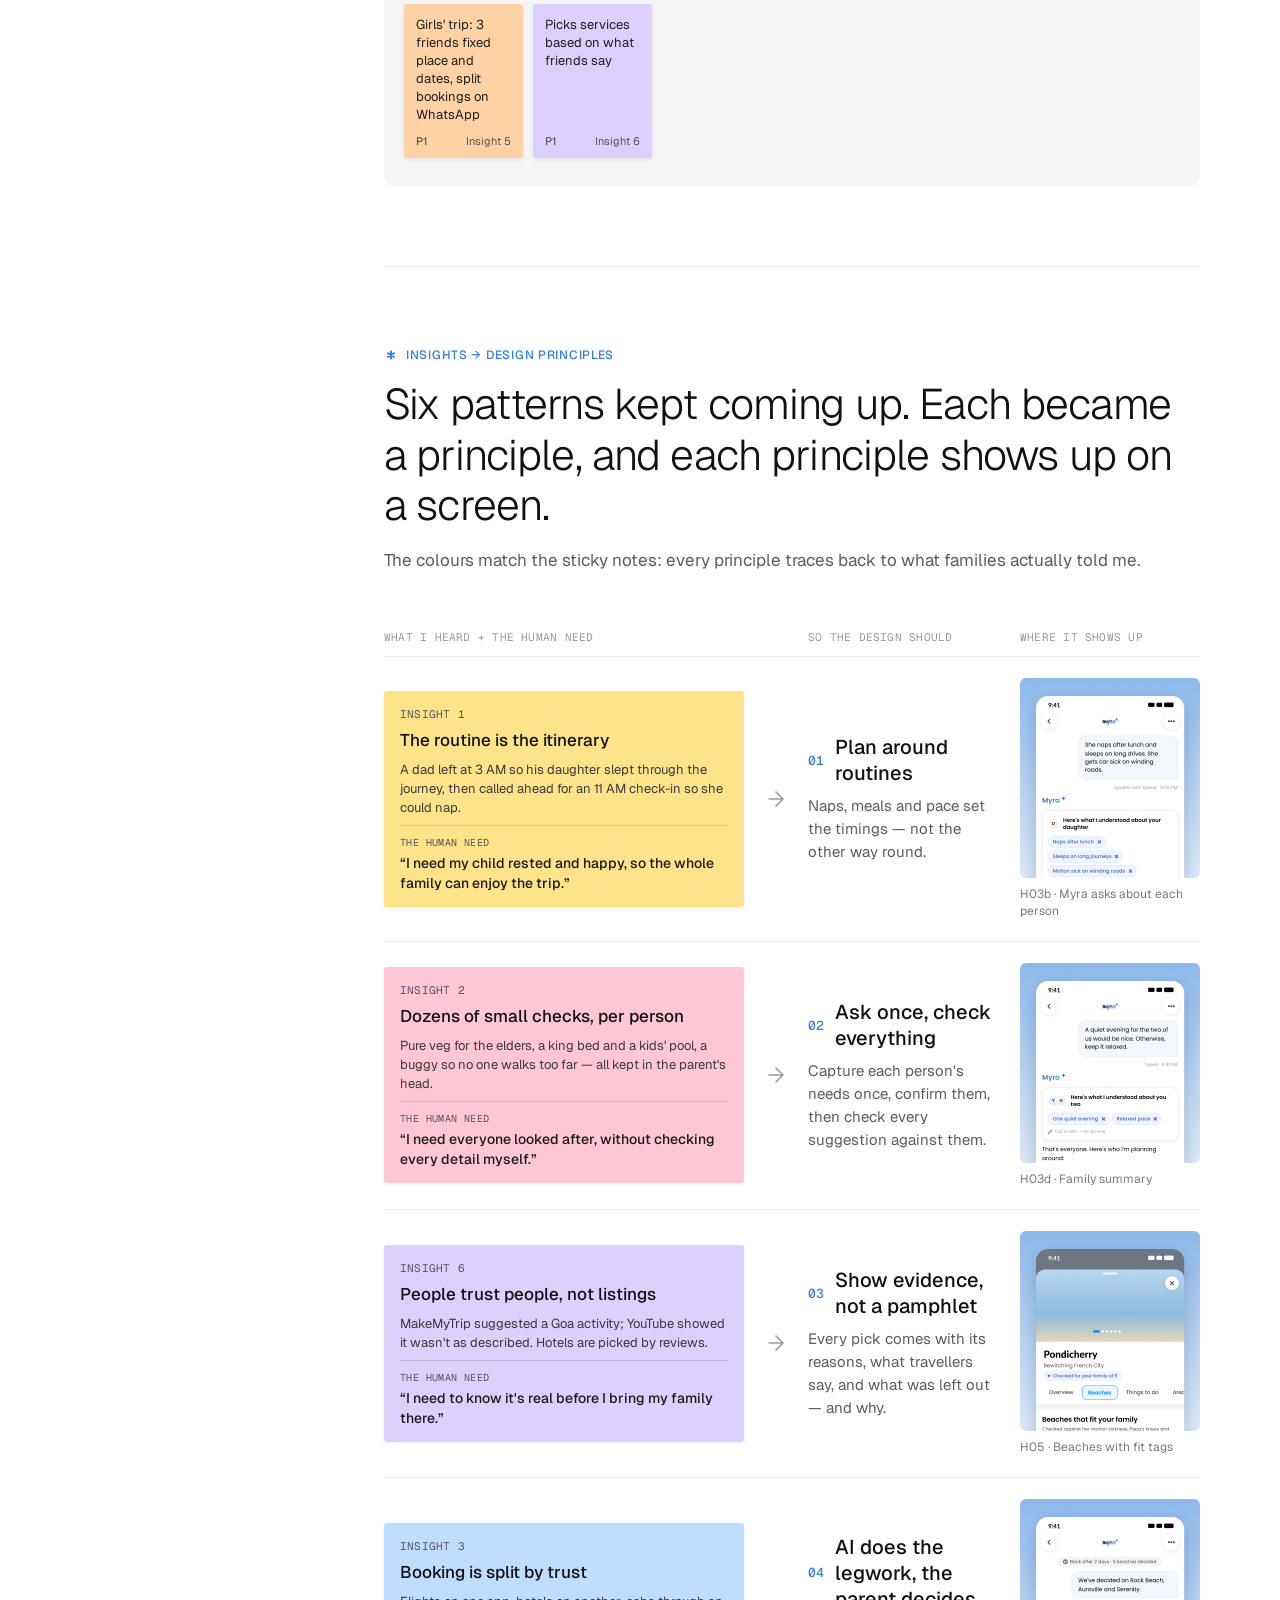
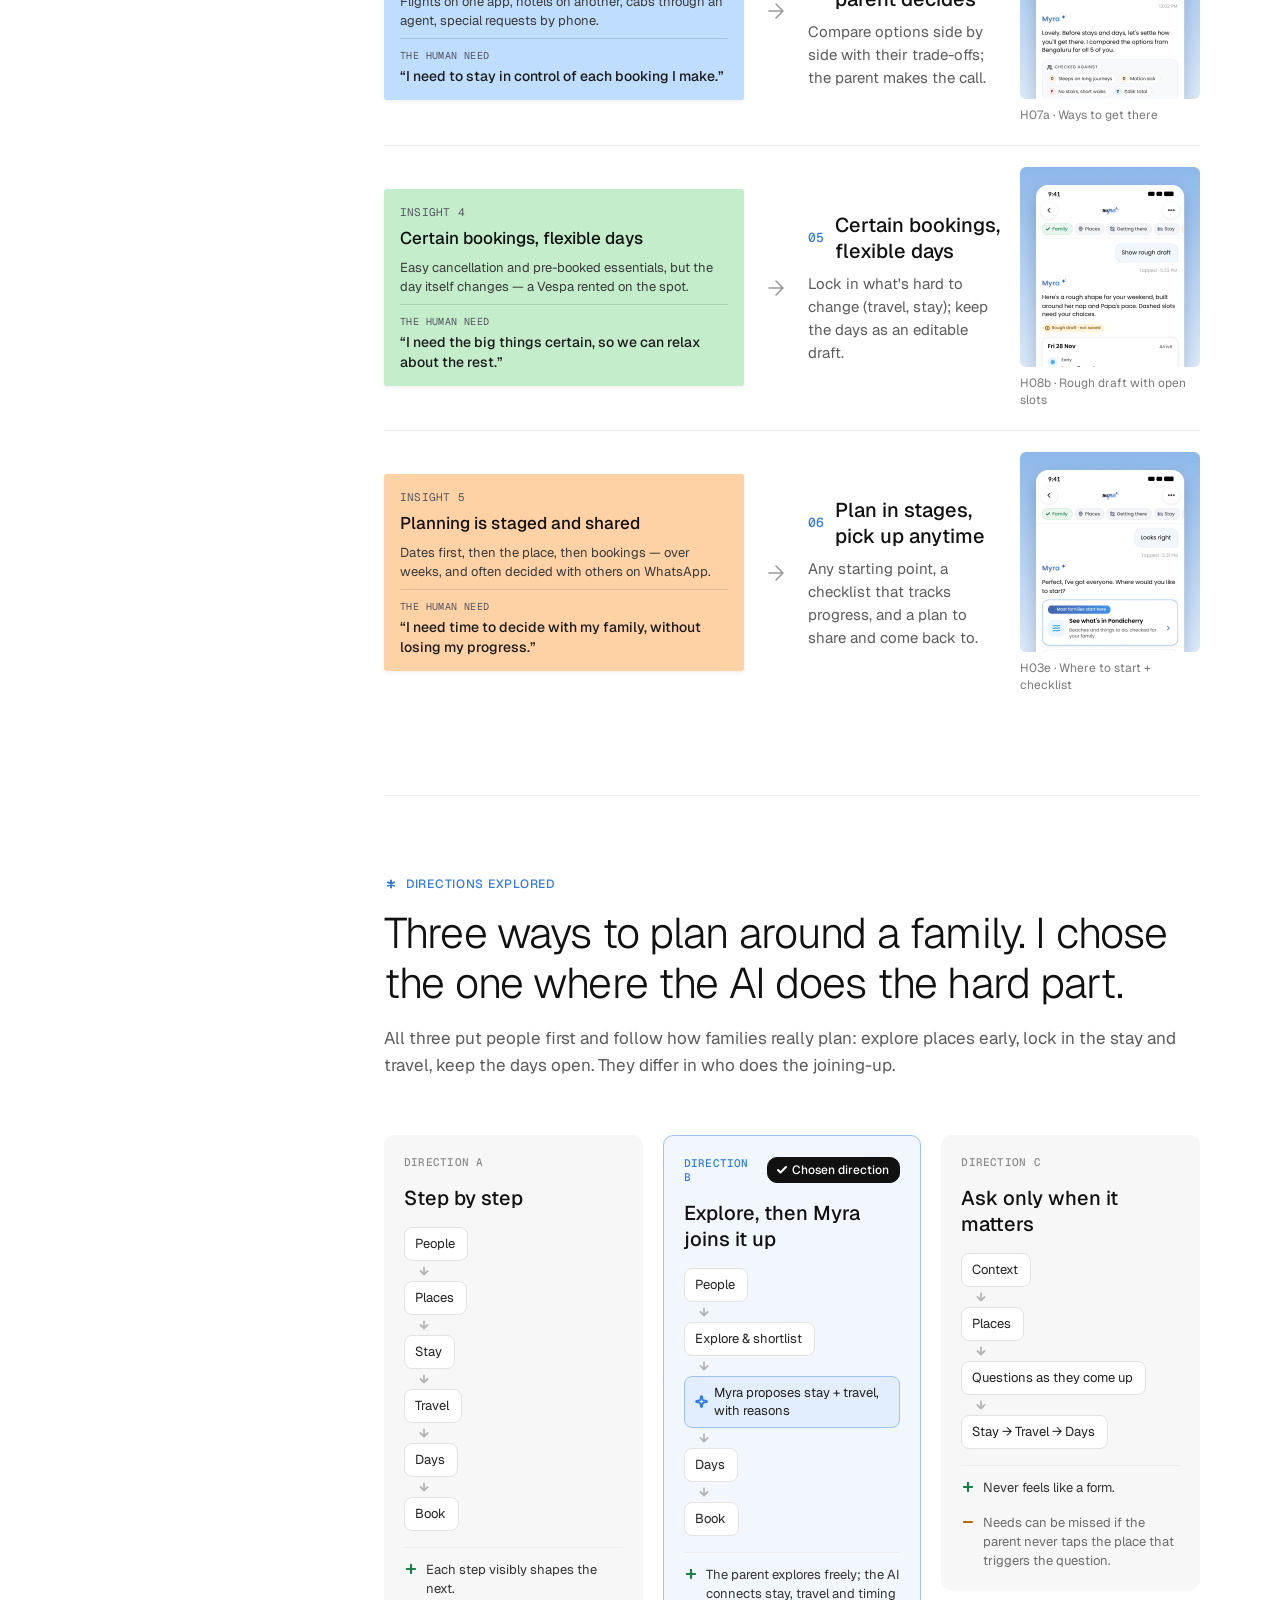
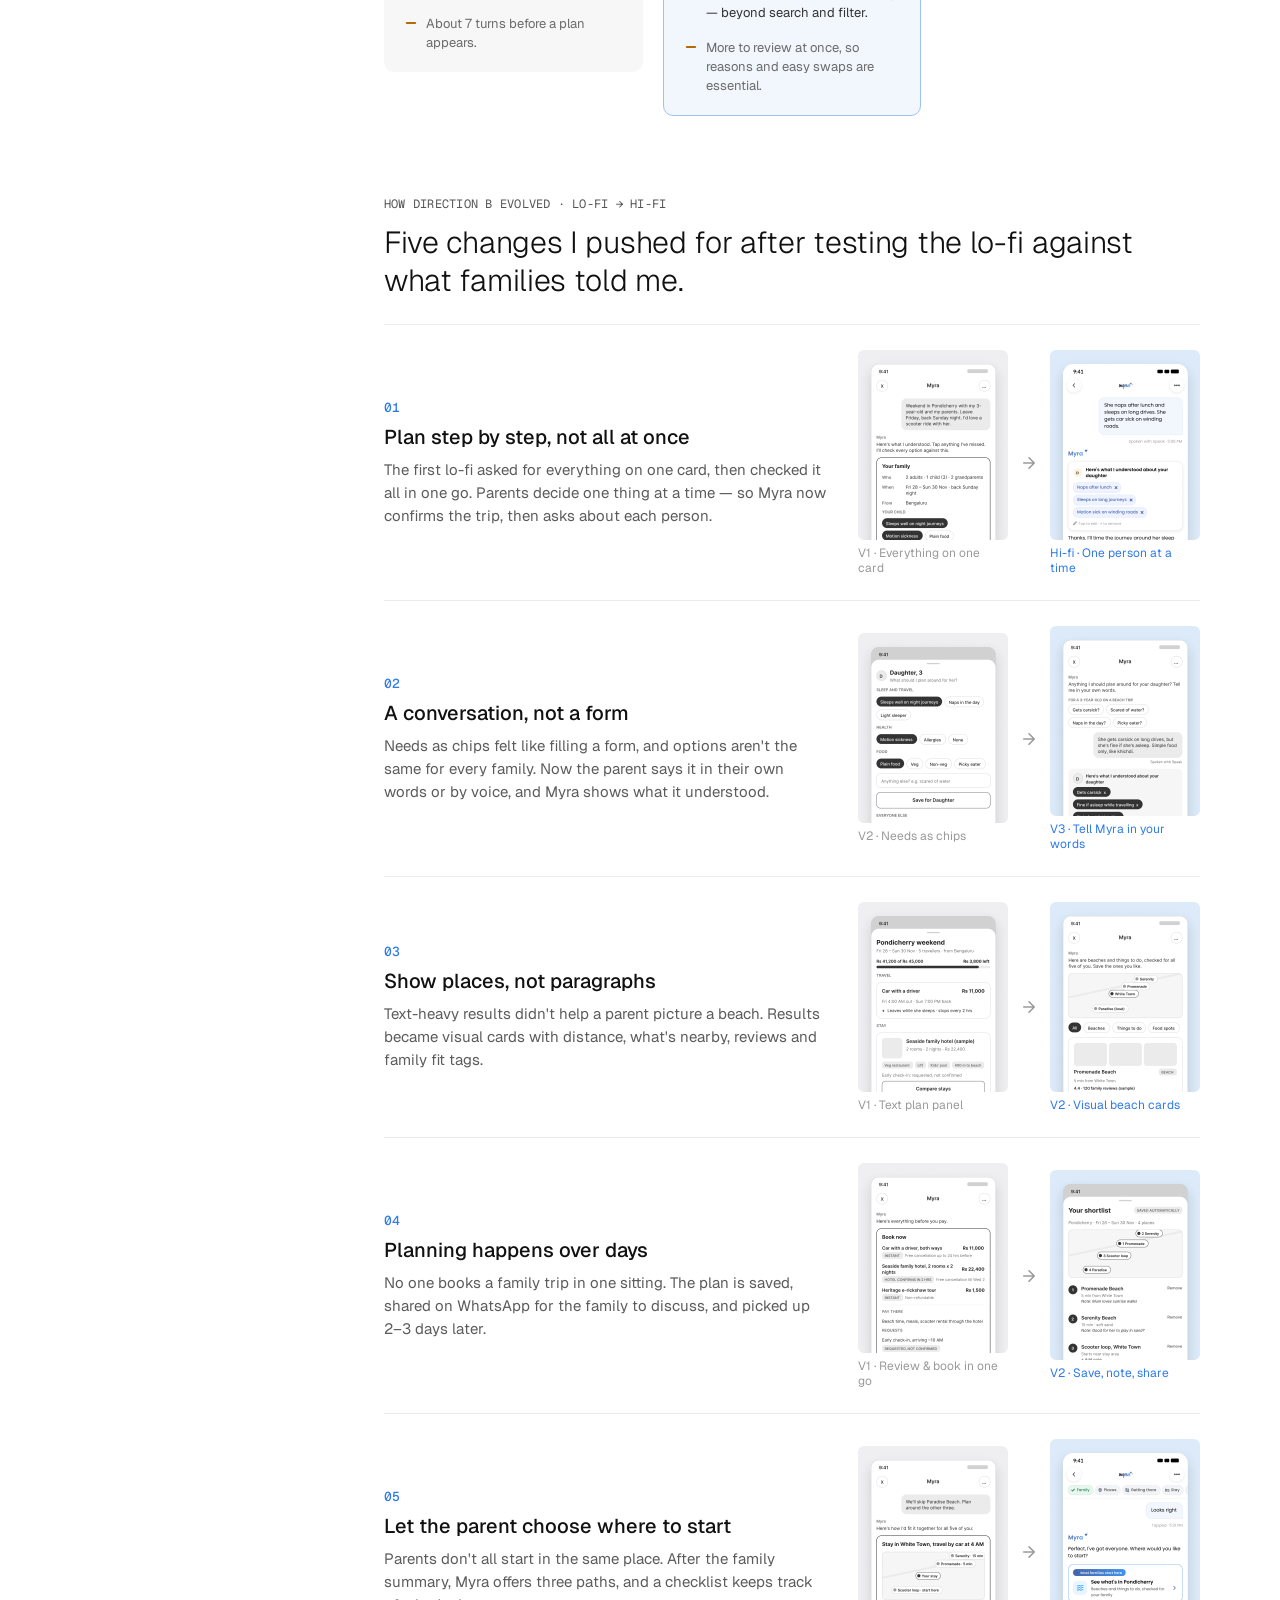
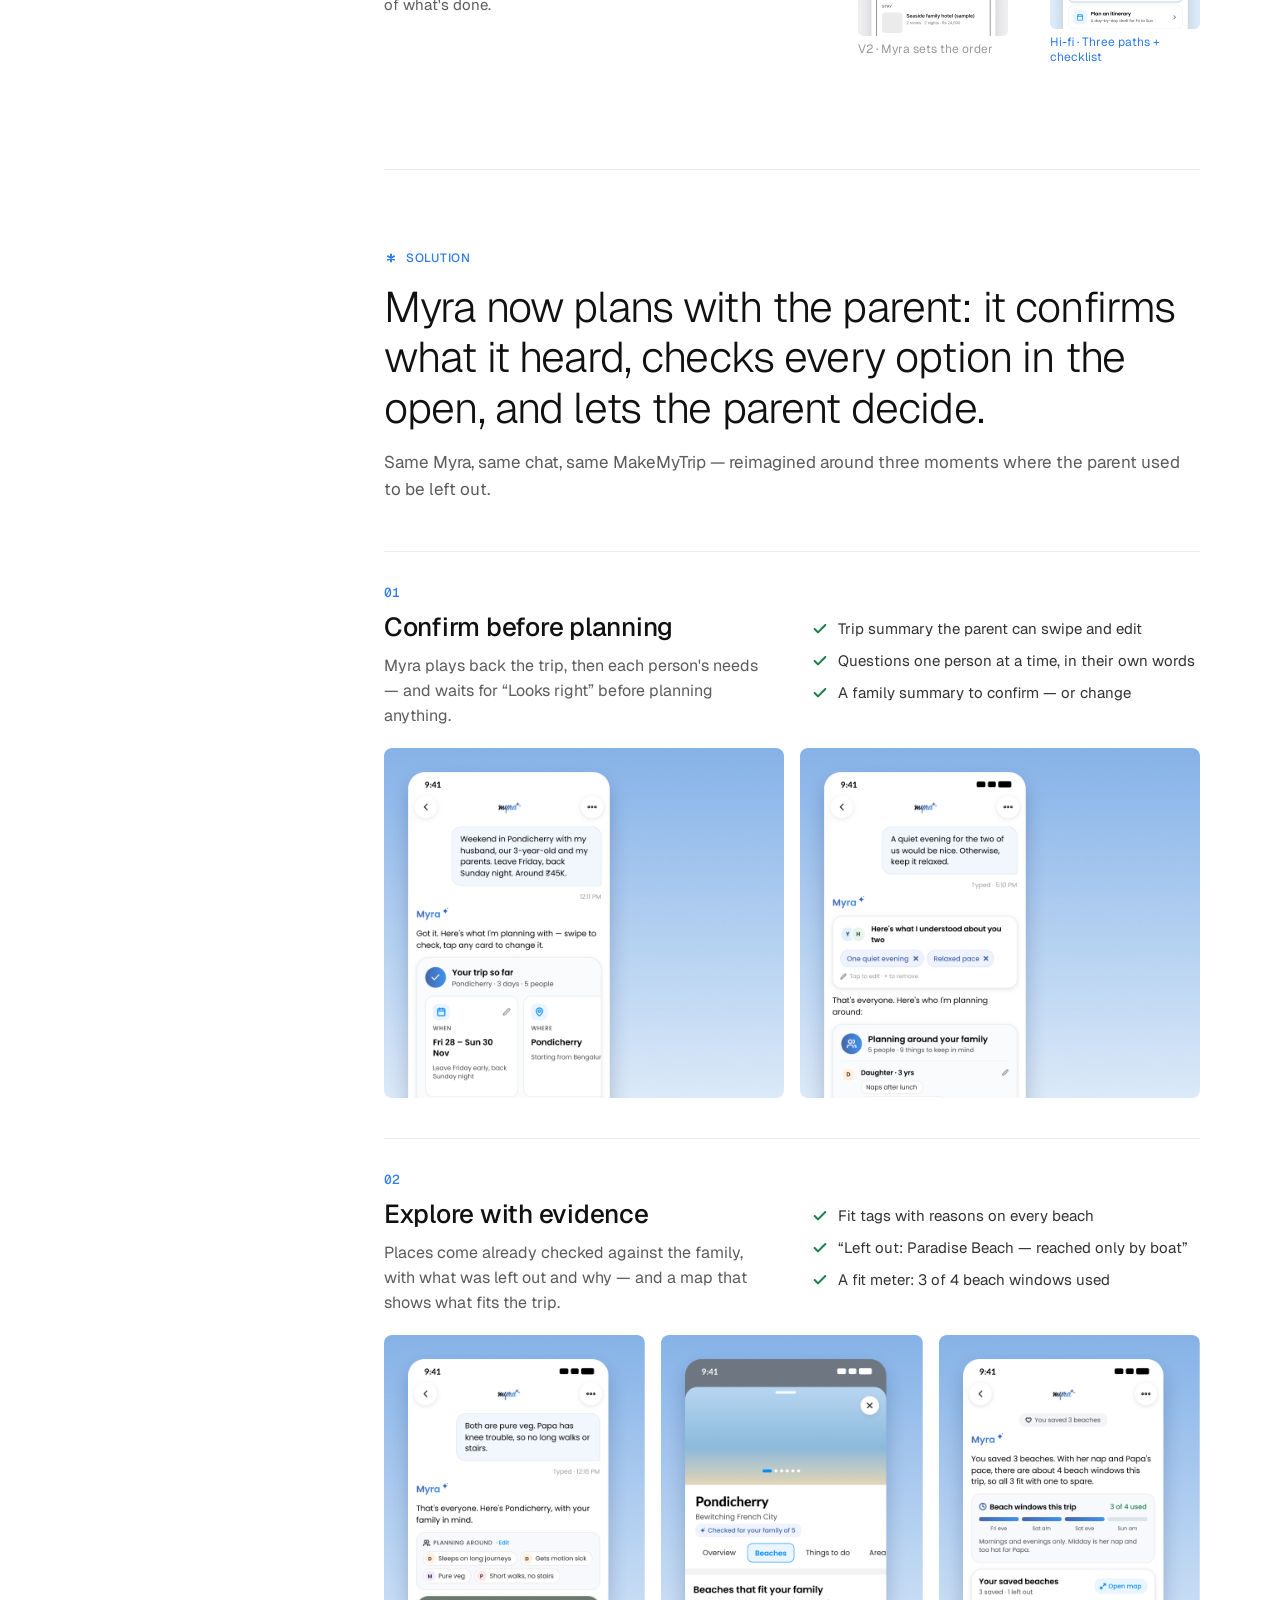
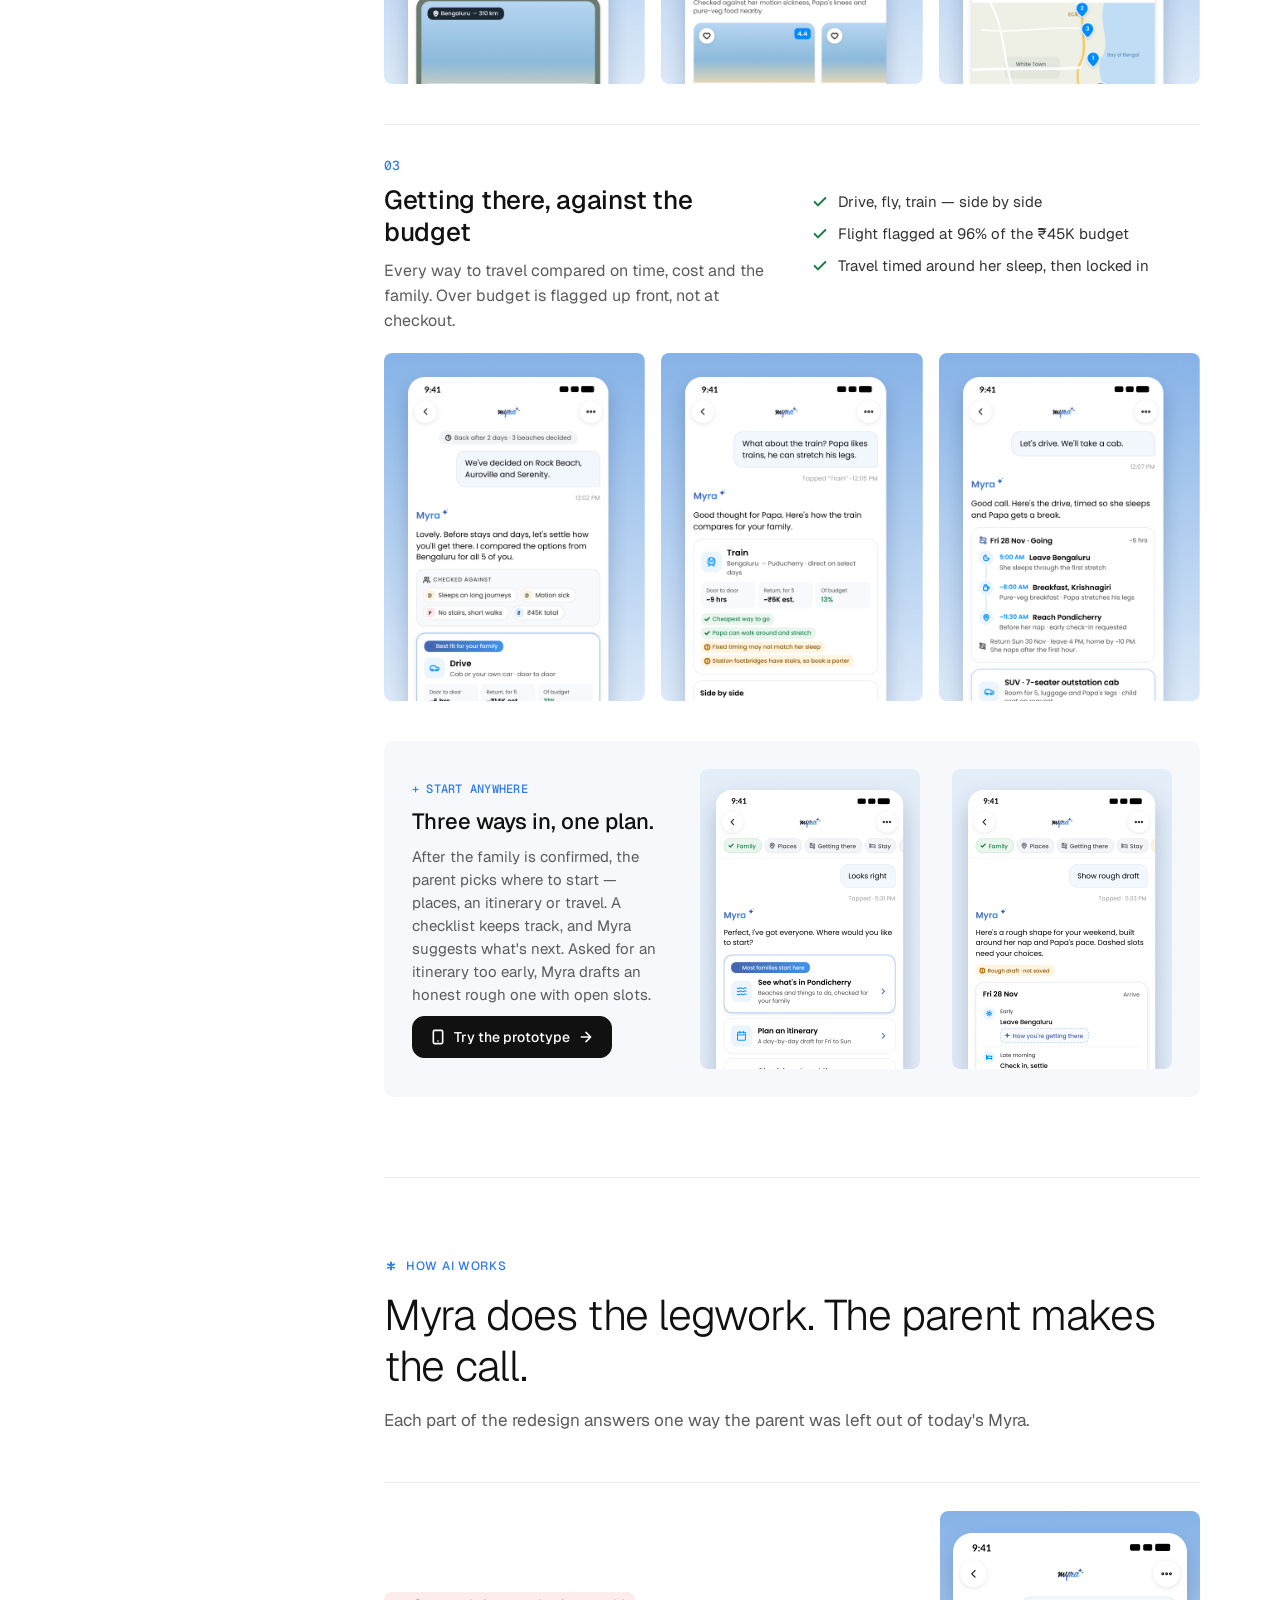
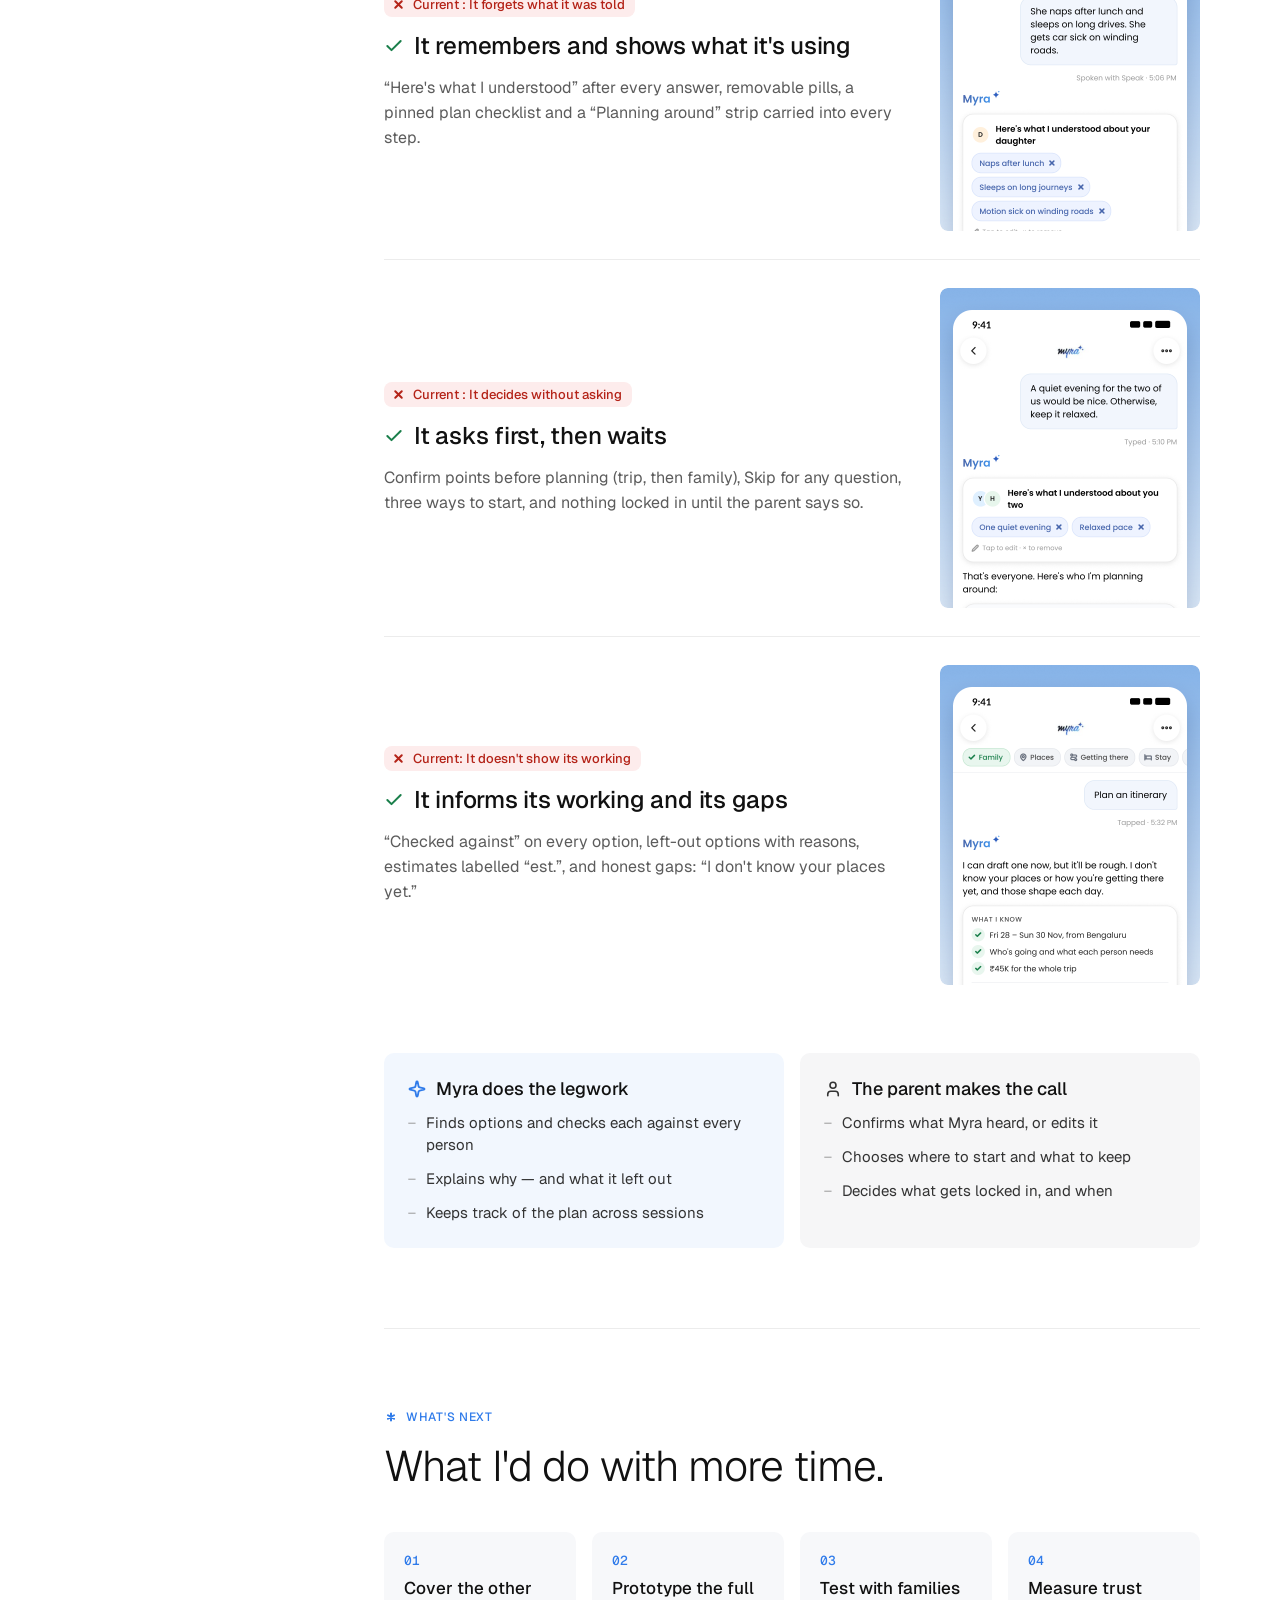
==== commit c86aef2d: "remove problem images" ====
--- a/index.html
+++ b/index.html
@@ -17,6 +17,10 @@
   <!-- Icon sprite (Lucide-style strokes; colour = currentColor). -->
   <svg class="sprite" aria-hidden="true" focusable="false">
     <symbol id="i-asterisk" viewBox="0 0 24 24"><path d="M12 6v12M17.196 9 6.804 15M6.804 9l10.392 6" fill="none" stroke="currentColor" stroke-width="2" stroke-linecap="round" vector-effect="non-scaling-stroke"/></symbol>
+    <symbol id="i-lock" viewBox="0 0 24 24"><g fill="none" stroke="currentColor" stroke-width="2" stroke-linecap="round" stroke-linejoin="round"><rect x="3" y="11" width="18" height="11" rx="2" ry="2" vector-effect="non-scaling-stroke"/><path d="M7 11V7a5 5 0 0 1 10 0v4" vector-effect="non-scaling-stroke"/></g></symbol>
+    <symbol id="i-ghost" viewBox="0 0 24 24"><g fill="none" stroke="currentColor" stroke-width="1.6" stroke-linecap="round" stroke-linejoin="round"><path d="M9 10h.01M15 10h.01M12 2a8 8 0 0 0-8 8v12l3-3 2.5 2.5L12 19l2.5 2.5L17 19l3 3V10a8 8 0 0 0-8-8z" vector-effect="non-scaling-stroke"/></g></symbol>
+    <symbol id="i-circle-help" viewBox="0 0 24 24"><g fill="none" stroke="currentColor" stroke-width="1.6" stroke-linecap="round" stroke-linejoin="round"><circle cx="12" cy="12" r="10" vector-effect="non-scaling-stroke"/><path d="M9.09 9a3 3 0 0 1 5.83 1c0 2-3 3-3 3M12 17h.01" vector-effect="non-scaling-stroke"/></g></symbol>
+    <symbol id="i-circle-alert" viewBox="0 0 24 24"><g fill="none" stroke="currentColor" stroke-width="2" stroke-linecap="round" stroke-linejoin="round"><circle cx="12" cy="12" r="10" vector-effect="non-scaling-stroke"/><path d="M12 8v4M12 16h.01" vector-effect="non-scaling-stroke"/></g></symbol>
     <symbol id="i-user" viewBox="0 0 24 24"><g fill="none" stroke="currentColor" stroke-width="1.6" stroke-linecap="round" stroke-linejoin="round"><path d="M19 21v-2a4 4 0 0 0-4-4H9a4 4 0 0 0-4 4v2" vector-effect="non-scaling-stroke"/><circle cx="12" cy="7" r="4" vector-effect="non-scaling-stroke"/></g></symbol>
     <symbol id="i-phone" viewBox="0 0 24 24"><g fill="none" stroke="currentColor" stroke-width="1.6" stroke-linecap="round" stroke-linejoin="round"><rect x="5" y="2" width="14" height="20" rx="2" vector-effect="non-scaling-stroke"/><path d="M12 18h.01" vector-effect="non-scaling-stroke"/></g></symbol>
     <symbol id="i-arrow-right" viewBox="0 0 24 24"><path d="M5 12h14M12 5l7 7-7 7" fill="none" stroke="currentColor" stroke-width="1.6" stroke-linecap="round" stroke-linejoin="round" vector-effect="non-scaling-stroke"/></symbol>
--- a/docs/case-study.css
+++ b/docs/case-study.css
@@ -60,7 +60,9 @@
   overflow: hidden; clip: rect(0 0 0 0); white-space: nowrap; border: 0;
 }
 
-.icon-12, .icon-13, .icon-14, .icon-15, .icon-16, .icon-18, .icon-20, .icon-24, .icon-28 { flex: none; display: block; }
+.icon-11, .icon-12, .icon-13, .icon-14, .icon-15, .icon-16, .icon-18, .icon-20, .icon-22, .icon-24, .icon-28 { flex: none; display: block; }
+.icon-11 { width: 11px; height: 11px; }
+.icon-22 { width: 22px; height: 22px; }
 .icon-12 { width: 12px; height: 12px; }
 .icon-13 { width: 13px; height: 13px; }
 .icon-20 { width: 20px; height: 20px; }
@@ -238,31 +240,66 @@
 
 .evidence { display: grid; grid-template-columns: repeat(3, minmax(0, 1fr)); gap: 20px; align-items: start; }
 .ev { display: flex; flex-direction: column; gap: 10px; min-width: 0; }
-.ev__shot {
-  position: relative; display: block; width: 100%; height: 300px; padding: 0; overflow: hidden;
-  border: 1px solid #e3e6eb; border-radius: 10px; background: #eff1f4;
-  font: inherit; color: inherit; text-align: left;
-}
-.ev.has-img .ev__shot { background: #fff; cursor: zoom-in; }
-.ev__ph {
-  position: absolute; inset: 0; display: flex; flex-direction: column; align-items: center; justify-content: center; gap: 8px;
-  font: 400 10px/13px var(--mono); letter-spacing: .02em; text-transform: uppercase; color: #9aa3ad;
-}
-.ev.has-img .ev__ph { display: none; }
-.ev:not(.has-img) .ev__frame { visibility: hidden; }
-.ev__frame { position: absolute; inset: 0; }
-.ev__frame img { width: 100%; height: 100%; object-fit: cover; object-position: top; }
-/* Figma's crop: wider than the card, nudged left, moved up by a share of its own height. */
-.ev__frame--crop { inset: 0 auto auto var(--l); width: var(--w); transform: translateY(var(--shift)); }
-.ev__frame--crop img { height: auto; }
-.ev__note {
-  position: absolute; border: 2px solid #e5383b; border-radius: 8px; background: rgba(229, 56, 59, .06);
-}
-.ev__label {
-  position: absolute; right: -2px; top: calc(100% + 8px);
-  padding: 4px 8px; border-radius: 6px; background: #e5383b; color: #fff;
-  font: 500 10px/13px var(--mono); letter-spacing: .04em; text-transform: uppercase; white-space: nowrap;
-}
+
+/* Evidence illustrations (Figma 78:755 / 78:770 / 78:785) — HTML/CSS, centred in a 300px panel */
+.ill {
+  display: flex; flex-direction: column; align-items: center; justify-content: center; gap: 10px;
+  height: 300px; padding: 0 24px; overflow: hidden;
+  border: 1px solid #e3e6eb; border-radius: 16px; background: #f3f5f9;
+}
+.ill > * { width: 100%; max-width: 300px; margin: 0; }
+.ill > .ill__arrow, .ill > .ill__caption { width: auto; }
+.ill__card {
+  display: flex; flex-direction: column; align-items: flex-start; gap: 8px;
+  padding: 12px 14px; border: 1px solid #e3e7ee; border-radius: 12px; background: #fff;
+}
+.ill__myra { display: inline-flex; align-items: center; gap: 4px; font-size: 12px; font-weight: 600; color: #4665ac; }
+.ill__myra .icon-12 { color: #4665ac; }
+.ill__strong { margin: 0; font-size: 13px; font-weight: 500; color: #1a1a1a; }
+.ill__row { display: flex; align-items: center; gap: 6px; margin: 0; }
+.ill__good { padding: 3px 8px; border-radius: 8px; background: #e8f6ee; font-size: 11px; font-weight: 500; color: var(--green); }
+.ill__price { font-size: 13px; font-weight: 600; color: #008cff; }
+.ill__arrow { font-size: 16px; line-height: 1; color: #9aa3ae; }
+.ill__alert {
+  display: flex; align-items: center; gap: 8px;
+  padding: 10px 14px; border: 1px solid #f2b8b5; border-radius: 12px; background: #fdecec;
+  font-size: 12px; font-weight: 500; color: #b42318;
+}
+.ill__caption { font: 400 10px/normal var(--mono); letter-spacing: .04em; text-transform: uppercase; color: #6b6b6b; text-align: center; }
+
+.ill__ask {
+  align-self: flex-end; width: auto !important;
+  padding: 8px 12px; border: 1px solid #c9daf8; border-radius: 14px; background: #e6f0ff;
+  font-size: 12px; color: #1a1a1a;
+}
+.ill--forgets > .ill__ask { margin-right: max(0px, calc((100% - 300px) / 2)); }
+.ill__told {
+  display: flex; flex-direction: column; gap: 8px;
+  padding: 12px 14px; border: 1px dashed #c5cbd4; border-radius: 12px; background: #fff;
+}
+.ill__label { display: flex; align-items: center; gap: 6px; margin: 0; font: 400 10px/normal var(--mono); letter-spacing: .04em; text-transform: uppercase; color: #9aa3ae; }
+.ill__chips { display: flex; flex-wrap: wrap; gap: 6px; }
+.ill__chips li { padding: 3px 8px; border-radius: 8px; background: #f1f2f4; font-size: 11px; color: #a0a6ae; }
+/* The strike is drawn as a line so it can animate in, chip by chip. */
+.ill__chips s { position: relative; text-decoration: none; }
+.ill__chips s::after {
+  content: ""; position: absolute; left: -1px; right: -1px; top: 55%; height: 1px;
+  background: currentColor; transform-origin: left center;
+}
+.ill__result { flex-direction: row; align-items: center; padding-block: 10px; font-size: 12px; color: #4a4a4a; }
+
+.ill__box {
+  display: flex; align-items: center; justify-content: center; gap: 10px;
+  padding: 16px 18px; border-radius: 14px; background: #14161a; color: #8a93a0;
+}
+.ill__box > span { display: flex; flex-direction: column; gap: 2px; }
+.ill__box strong { font-size: 13px; font-weight: 600; color: #fff; }
+.ill__box span span { font-size: 11px; }
+.ill__claims { gap: 6px; padding-block: 10px; }
+.ill__claims li { display: flex; flex-wrap: wrap; align-items: center; gap: 4px 8px; }
+.ill__claim { font-size: 12px; font-weight: 500; color: #1a1a1a; }
+.ill__flag { display: inline-flex; align-items: center; gap: 3px; font-size: 10px; color: #b42318; }
+
 .ev__num { font: 500 12px/16px var(--mono); letter-spacing: .04em; color: var(--blue); }
 .ev__title { font-size: 16px; font-weight: 500; line-height: 22px; color: var(--ink); }
 .ev__text { font-size: 14px; line-height: 21px; color: var(--muted); }
@@ -585,11 +622,21 @@
 .reveal.is-in { animation: rise 600ms var(--ease) backwards; }
 .js .board:not(.is-in) .note { opacity: 0; }
 .board.is-in .note { animation: rise 400ms var(--ease) backwards; animation-delay: calc(var(--i, 0) * 30ms); }
-/* Evidence cards stagger 60ms; card 01's red annotation draws in once its screenshot is shown. */
-@keyframes draw { from { opacity: 0; transform: scale(.98); } }
-.js .evidence:not(.is-in) .ev, .js .evidence:not(.is-in) .ev__note { opacity: 0; }
+/* Evidence cards stagger 60ms. Inside: 01's red lock card slides in after 300ms,
+   02's chips are struck through one by one (120ms apart), 03's red flags pop in. */
+@keyframes slide-in { from { opacity: 0; transform: translateY(-10px); } }
+@keyframes strike { from { transform: scaleX(0); } }
+@keyframes pop { 0% { opacity: 0; transform: scale(.5); } 70% { transform: scale(1.12); } }
+.js .evidence:not(.is-in) .ev, .js .evidence:not(.is-in) .ill__alert, .js .evidence:not(.is-in) .ill__flag { opacity: 0; }
+.js .evidence:not(.is-in) .ill__chips s::after { transform: scaleX(0); }
 .evidence.is-in .ev { animation: rise 500ms var(--ease) backwards; animation-delay: calc(var(--i, 0) * 60ms); }
-.evidence.is-in .has-img .ev__note { animation: draw 300ms var(--ease) 350ms backwards; }
+.evidence.is-in .ill__alert { animation: slide-in 400ms var(--ease) 300ms backwards; }
+.evidence.is-in .ill__chips s::after { animation: strike 260ms ease-out backwards; }
+.evidence.is-in .ill__chips li:nth-child(1) s::after { animation-delay: 420ms; }
+.evidence.is-in .ill__chips li:nth-child(2) s::after { animation-delay: 540ms; }
+.evidence.is-in .ill__chips li:nth-child(3) s::after { animation-delay: 660ms; }
+.evidence.is-in .ill__chips li:nth-child(4) s::after { animation-delay: 780ms; }
+.evidence.is-in .ill__flag { animation: pop 360ms var(--ease) backwards; animation-delay: calc(450ms + var(--i, 0) * 120ms); }
 /* How AI works / What's next: cards fade + rise in, 60ms apart ([data-stagger] children, --i) */
 .js [data-stagger]:not(.is-in) > * { opacity: 0; }
 [data-stagger].is-in > * { animation: rise 500ms var(--ease) backwards; animation-delay: calc(var(--i, 0) * 60ms); }
@@ -597,9 +644,11 @@
 @media (prefers-reduced-motion: reduce) {
   html { scroll-behavior: auto; }
   .js .reveal:not(.is-in), .js .board:not(.is-in) .note,
-  .js .evidence:not(.is-in) .ev, .js .evidence:not(.is-in) .ev__note,
+  .js .evidence:not(.is-in) .ev, .js .evidence:not(.is-in) .ill__alert, .js .evidence:not(.is-in) .ill__flag,
   .js [data-stagger]:not(.is-in) > * { opacity: 1; }
-  .reveal.is-in, .board.is-in .note, .evidence.is-in .ev, .evidence.is-in .has-img .ev__note,
+  .js .evidence:not(.is-in) .ill__chips s::after { transform: none; }
+  .reveal.is-in, .board.is-in .note, .evidence.is-in .ev, .evidence.is-in .ill__alert,
+  .evidence.is-in .ill__chips s::after, .evidence.is-in .ill__flag,
   [data-stagger].is-in > * { animation: none; }
   .toc__star, .toc__label, .toc__link, .note, .btn, .btn .icon-18, .tip, .cover__btn, .cover__play { transition: none; }
 }
@@ -632,6 +681,7 @@
 
 /* ── < 900px: title row stacks, design areas 2 × 2 ───────── */
 @media (max-width: 899.98px) {
+  .evidence { grid-template-columns: 1fr; gap: 32px; }
   .title-row { flex-direction: column; align-items: flex-start; gap: 20px; }
   .moment__top { flex-direction: column; gap: 20px; }
   .moment__points { padding-top: 0; }
